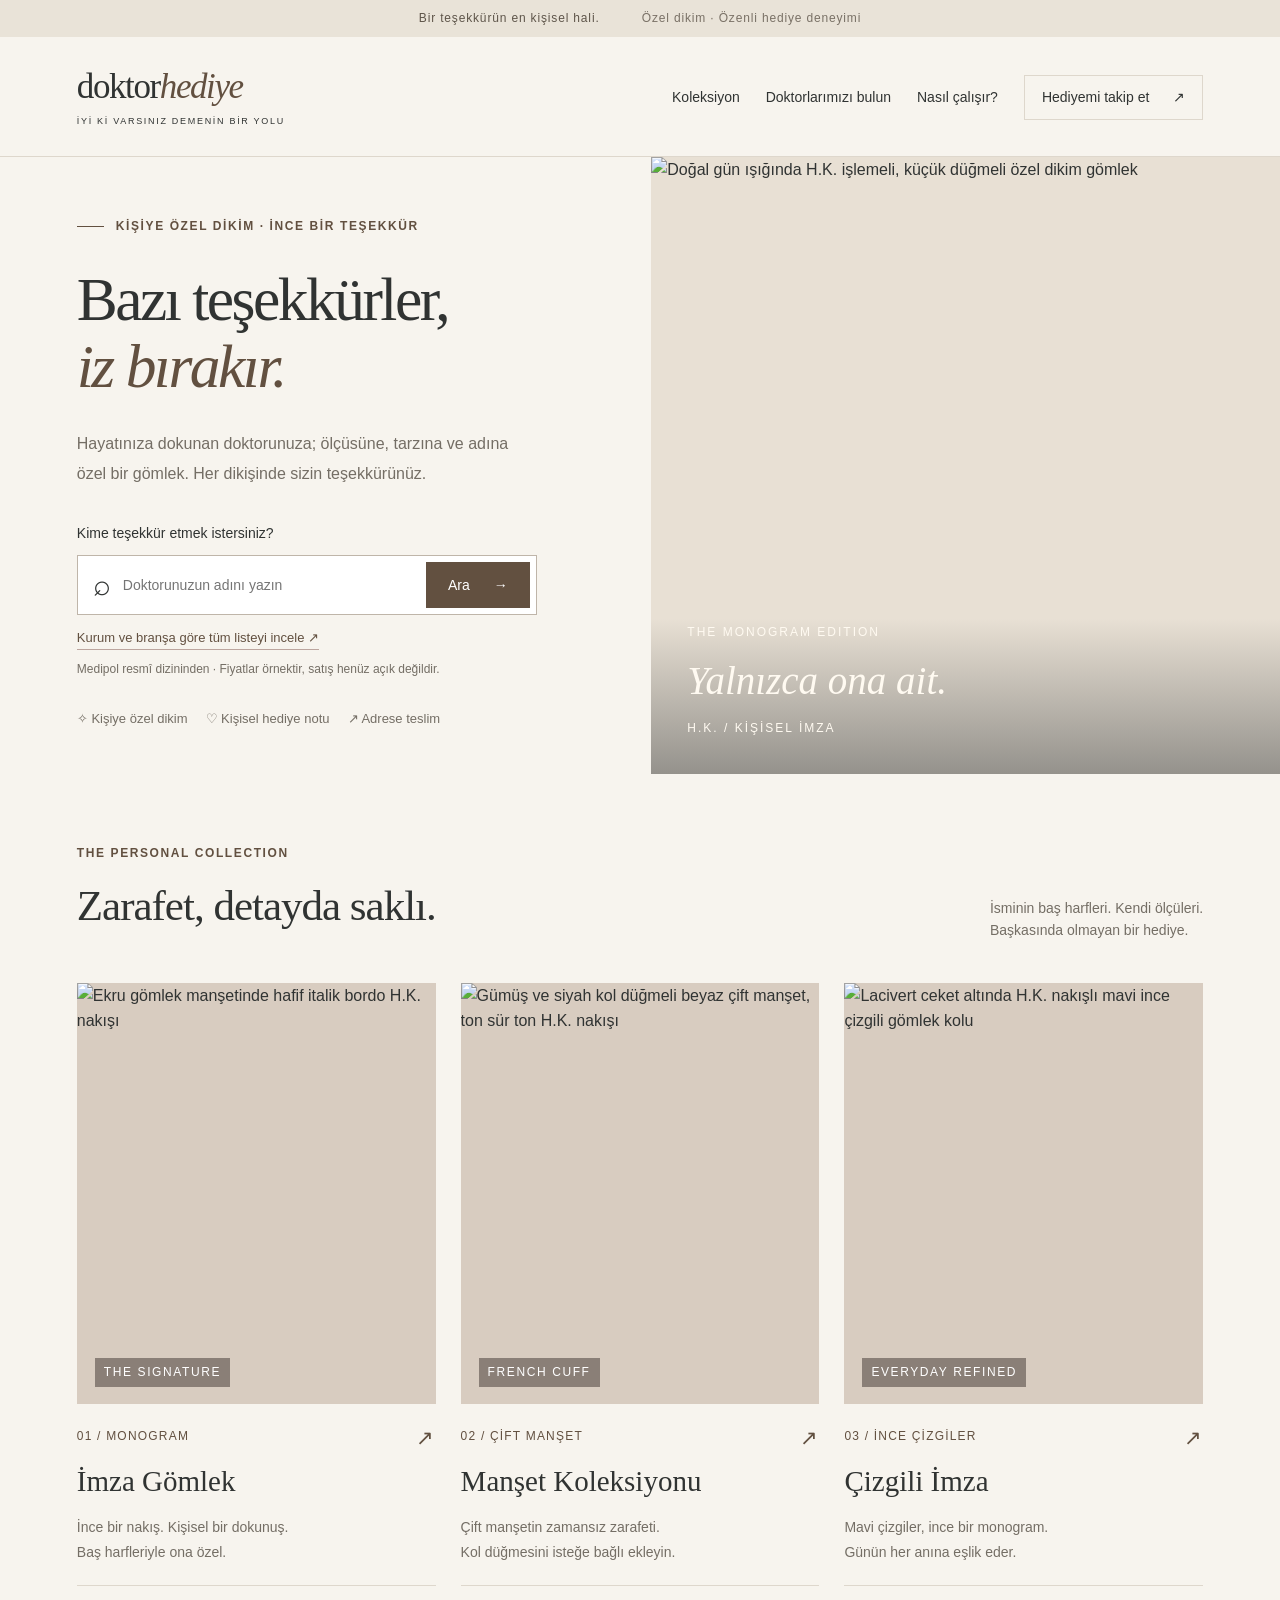
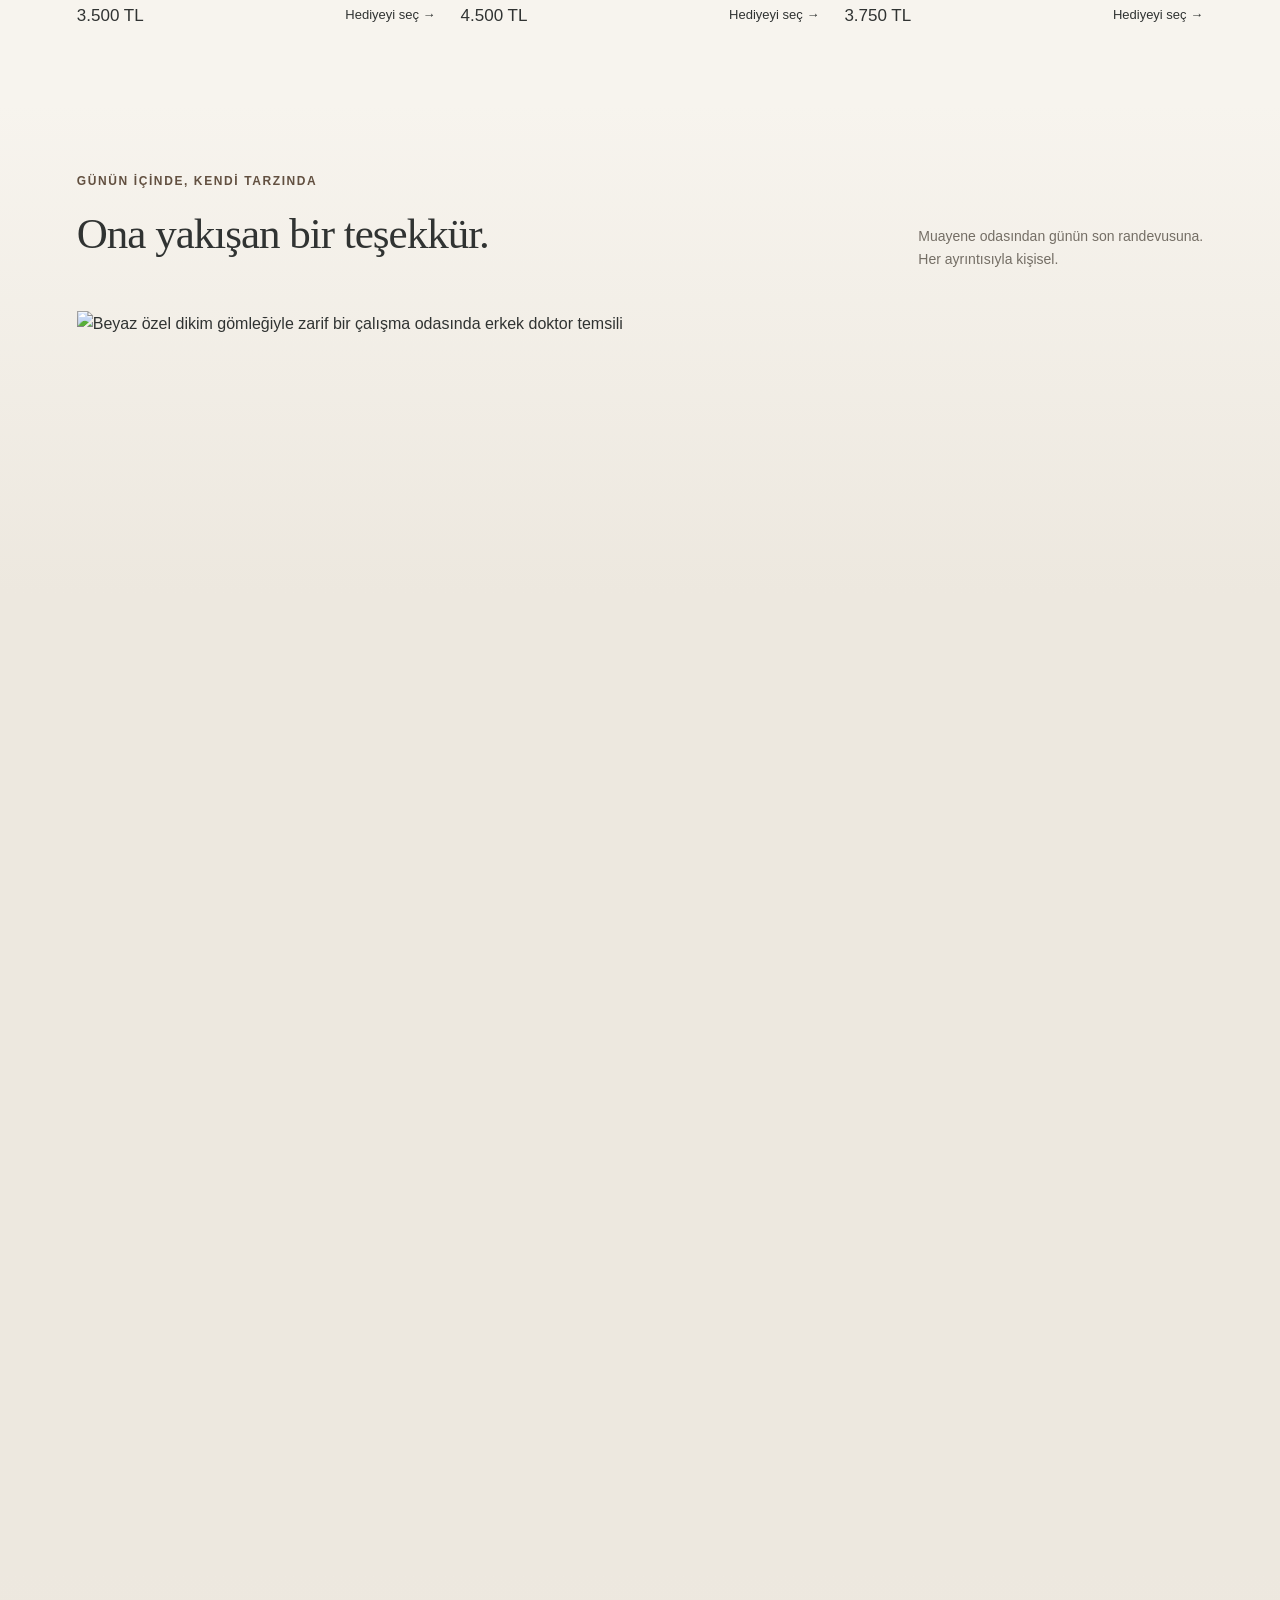
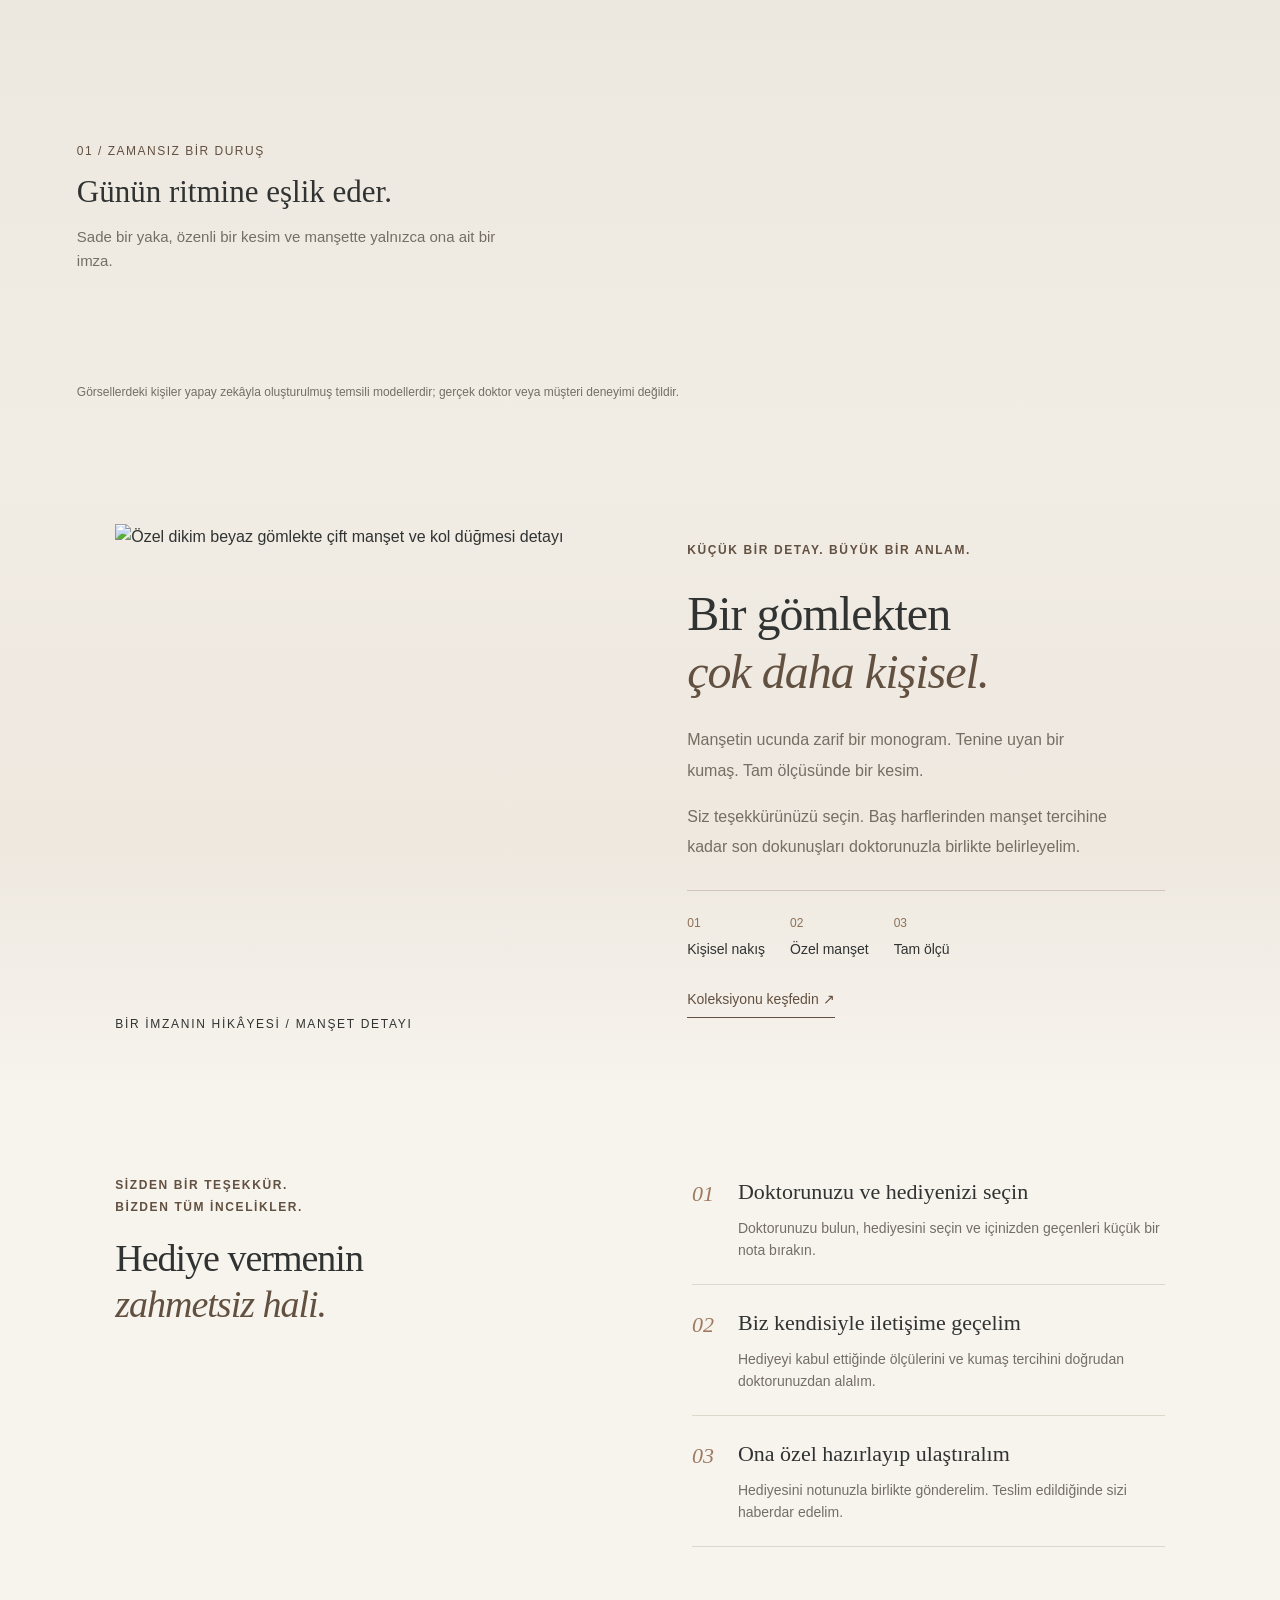
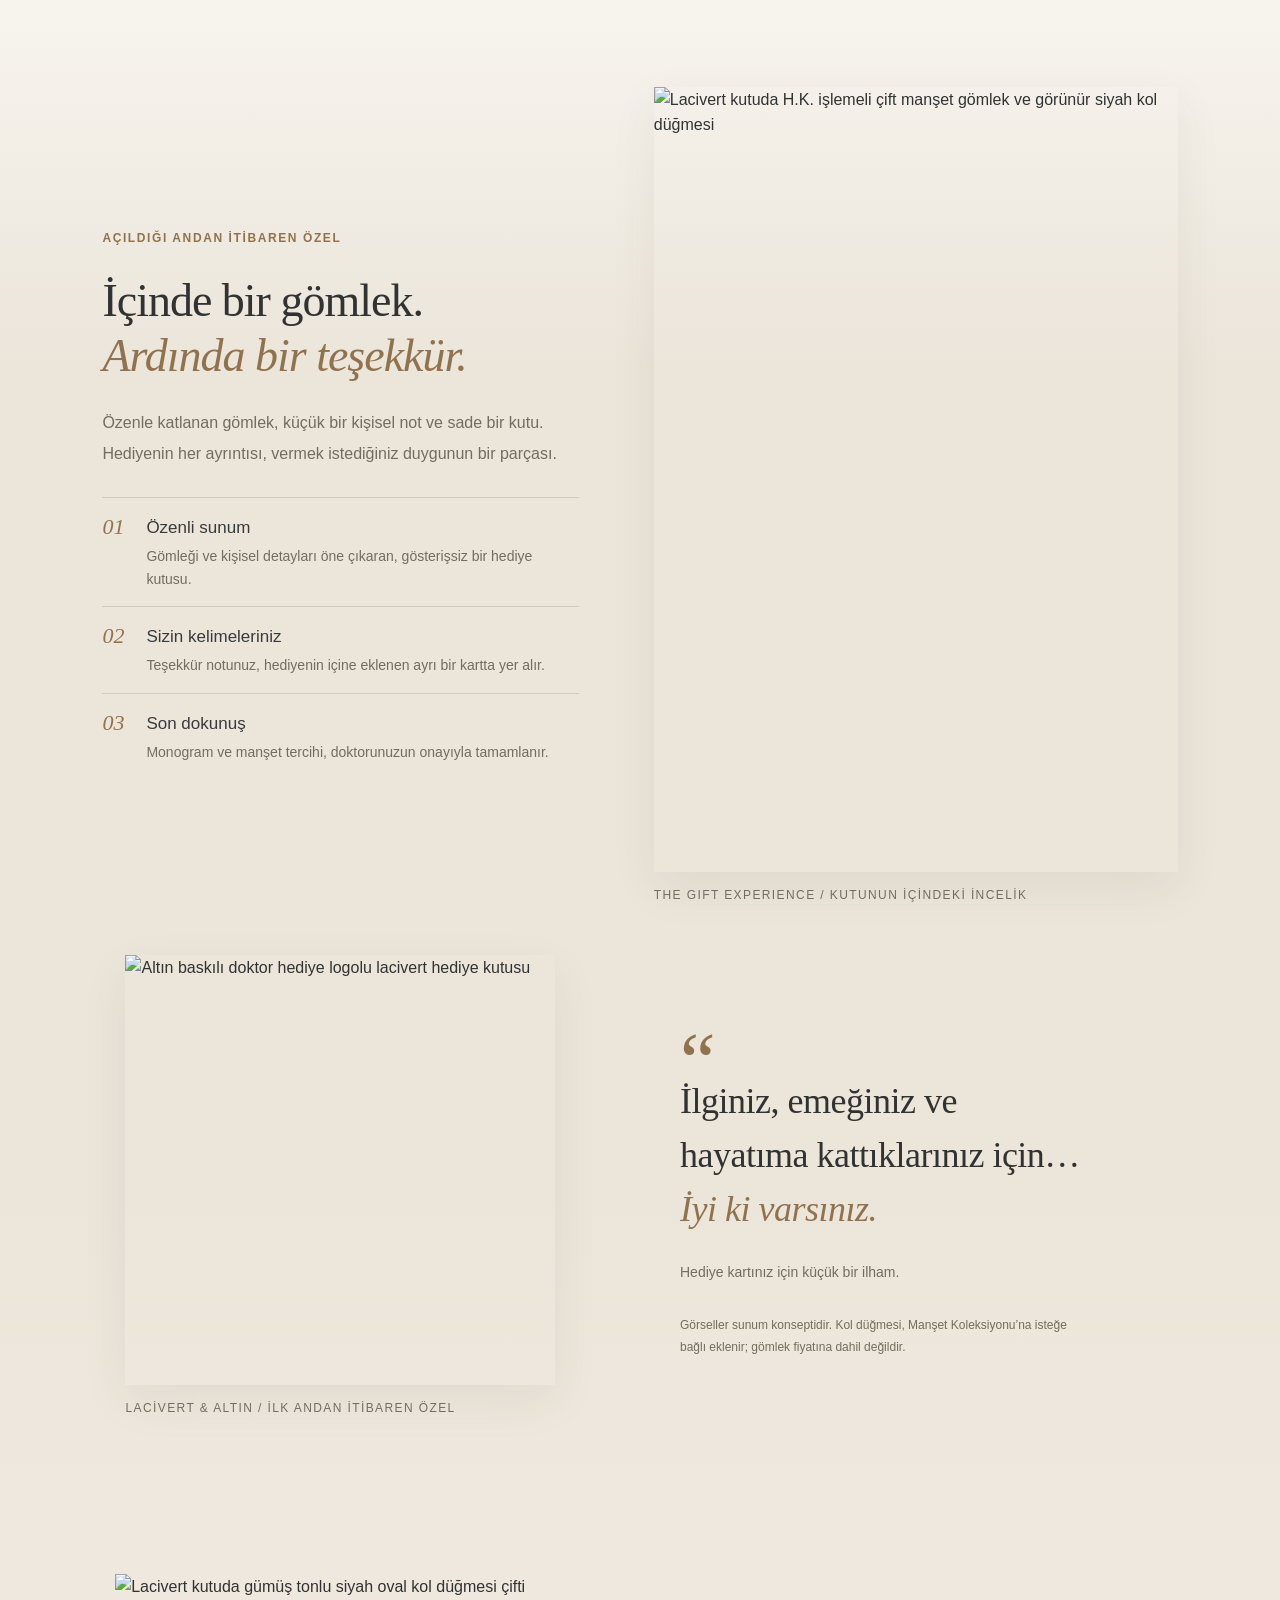
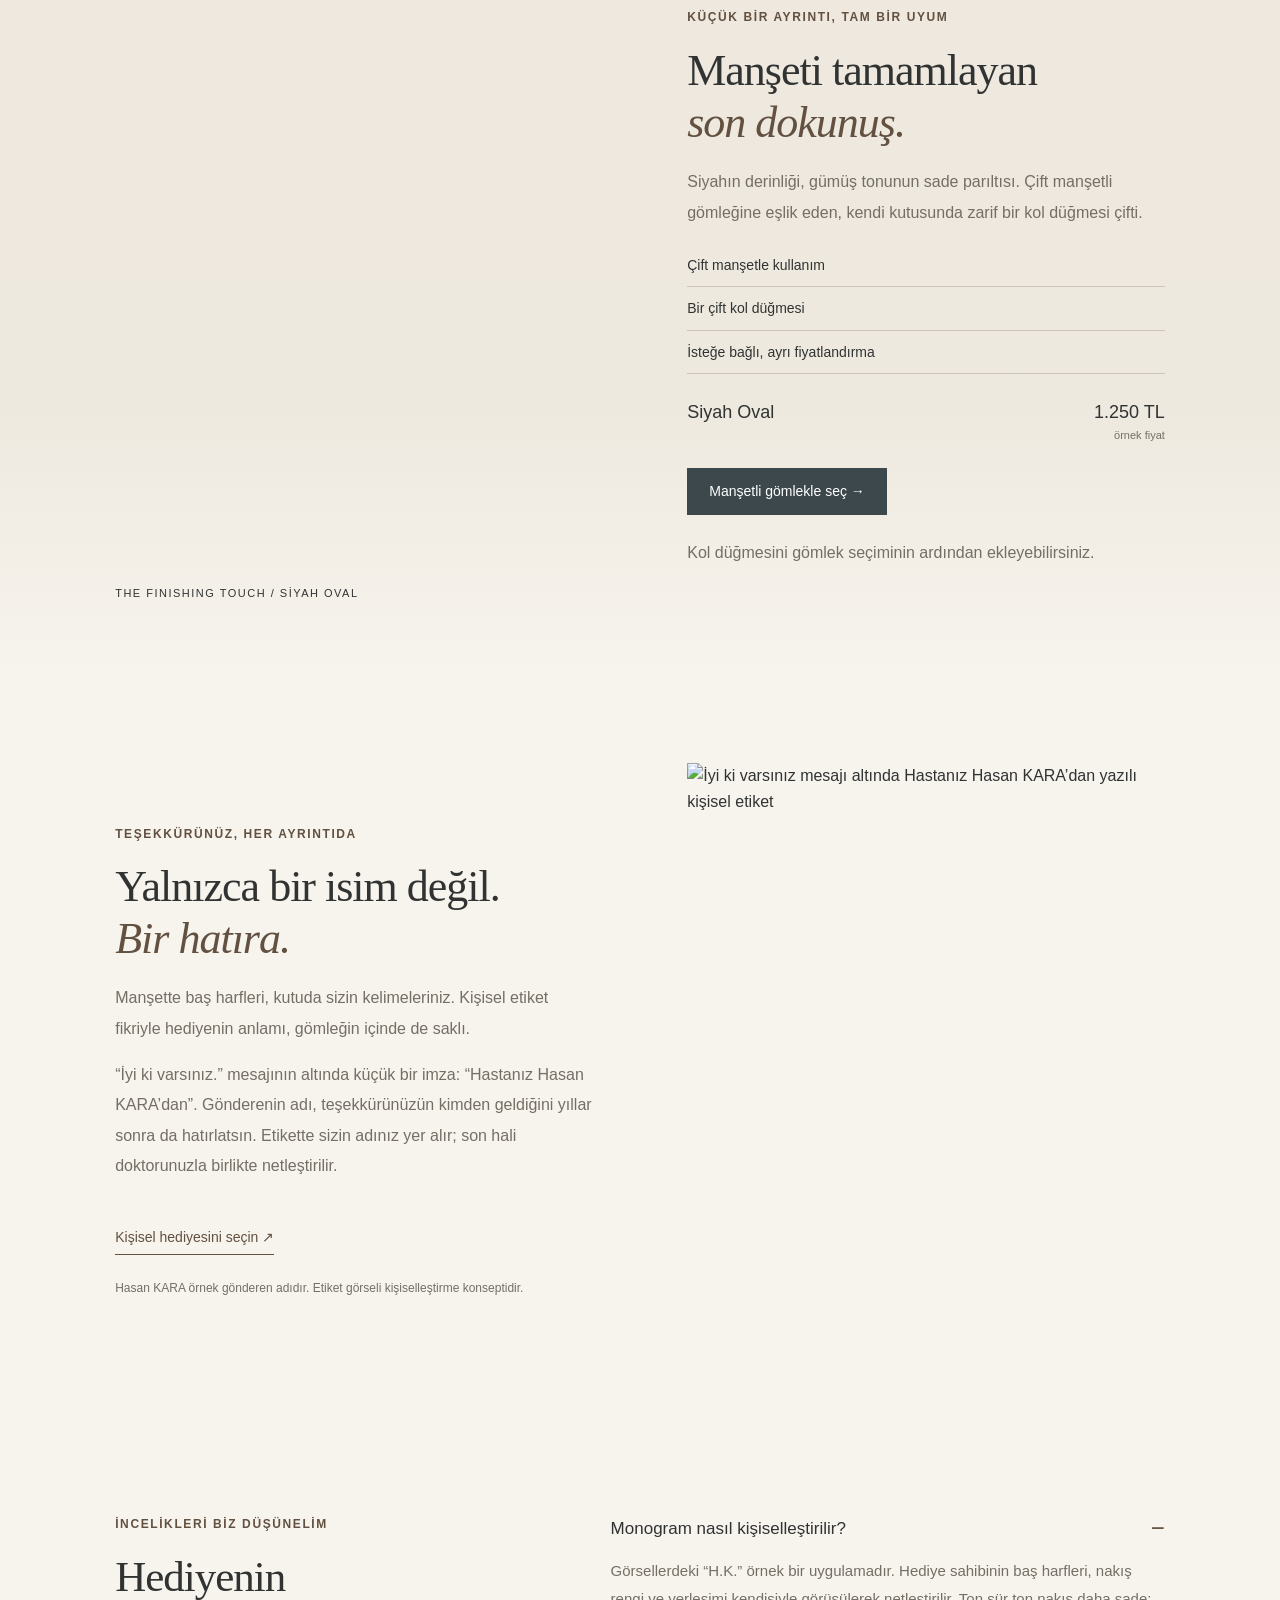
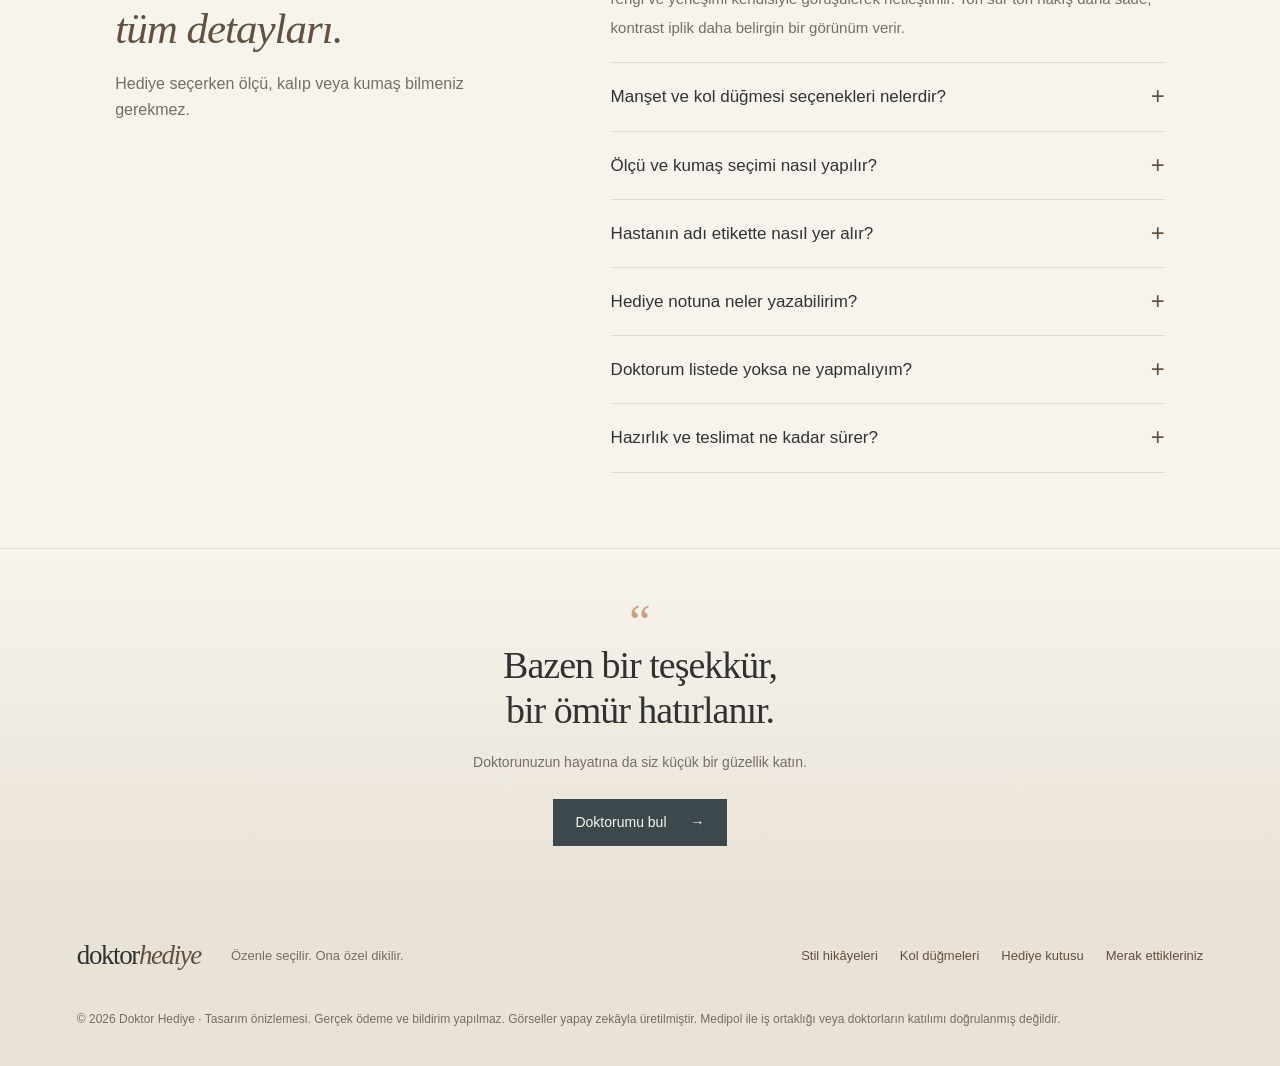
==== index.html @ 9477b6f1 "Site giriş dosyalarını ve doktor dizinini yayımla" ====
<!doctype html><html lang="tr"><head><meta charset="UTF-8"><meta name="viewport" content="width=device-width,initial-scale=1"><title>Doktor Hediye — Özenle seçilir. Ona özel dikilir.</title><meta name="description" content="Doktorunuza kişiye özel dikim bir teşekkür. Doktorunuzu seçin, hediyenizi belirleyin, kişisel notunuzu ekleyin."><link rel="icon" href="data:image/svg+xml,%3Csvg xmlns='http://www.w3.org/2000/svg' viewBox='0 0 64 64'%3E%3Crect width='64' height='64' rx='16' fill='%23532432'/%3E%3Ctext x='12' y='43' font-family='Georgia' font-size='36' fill='%23faf6ef'%3Edh%3C/text%3E%3C/svg%3E"><link rel="stylesheet" href="style.css?v=natural-3"></head><body>
<div class="topline">Bir teşekkürün en kişisel hali. <span>Özel dikim · Özenli hediye deneyimi</span></div>
<header><a class="brand" href="#" aria-label="Doktor Hediye ana sayfa">doktor<span>hediye</span><small>İYİ Kİ VARSINIZ DEMENİN BİR YOLU</small></a><nav aria-label="Ana menü"><a href="#koleksiyon">Koleksiyon</a><a href="doktorlar.html">Doktorlarımızı bulun</a><a href="#nasil">Nasıl çalışır?</a><button class="navbutton" id="track">Hediyemi takip et <span>↗</span></button></nav></header>
<main><section class="hero"><div class="hero-copy"><div class="eyebrow"><span class="line"></span> KİŞİYE ÖZEL DİKİM · İNCE BİR TEŞEKKÜR</div><h1>Bazı teşekkürler,<br><em>iz bırakır.</em></h1><p>Hayatınıza dokunan doktorunuza; ölçüsüne, tarzına ve adına özel bir gömlek. Her dikişinde sizin teşekkürünüz.</p><div class="finder"><label for="doctor">Kime teşekkür etmek istersiniz?</label><div class="searchbox"><span aria-hidden="true">⌕</span><input id="doctor" autocomplete="off" placeholder="Doktorunuzun adını yazın" aria-controls="results" aria-expanded="false"><button id="search" aria-label="Doktor ara">Ara <span>→</span></button></div><div id="results" class="results" hidden></div><div id="selected" class="selected" aria-live="polite"></div><a class="directory-shortcut" href="doktorlar.html">Kurum ve branşa göre tüm listeyi incele ↗</a><small>Medipol resmî dizininden · Fiyatlar örnektir, satış henüz açık değildir.</small></div><div class="hero-details"><span>✧ Kişiye özel dikim</span><span>♡ Kişisel hediye notu</span><span>↗ Adrese teslim</span></div></div><div class="hero-image"><img class="hero-photo" src="assets/signature-natural.png" alt="Doğal gün ışığında H.K. işlemeli, küçük düğmeli özel dikim gömlek" width="1536" height="1024" fetchpriority="high"><div class="image-caption"><span>THE MONOGRAM EDITION</span><strong>Yalnızca ona ait.</strong><span>H.K. / KİŞİSEL İMZA</span></div></div></section>
<section id="koleksiyon" class="collection"><div class="section-top"><div><div class="eyebrow">THE PERSONAL COLLECTION</div><h2>Zarafet, detayda saklı.</h2></div><p>İsminin baş harfleri. Kendi ölçüleri.<br>Başkasında olmayan bir hediye.</p></div><div class="products"><button class="product" data-product="0"><div class="product-photo"><img src="assets/signature-natural.png" alt="Ekru gömlek manşetinde hafif italik bordo H.K. nakışı" loading="lazy" width="1536" height="1024"><span class="product-tag">THE SIGNATURE</span></div><div class="product-info"><div class="product-top"><span>01 / MONOGRAM</span><span>↗</span></div><h3>İmza Gömlek</h3><p>İnce bir nakış. Kişisel bir dokunuş.<br>Baş harfleriyle ona özel.</p><div class="product-bottom"><strong>3.500 TL</strong><span>Hediyeyi seç →</span></div></div></button><button class="product" data-product="1"><div class="product-photo"><img src="assets/french-cuff.png" alt="Gümüş ve siyah kol düğmeli beyaz çift manşet, ton sür ton H.K. nakışı" loading="lazy" width="1122" height="1402"><span class="product-tag">FRENCH CUFF</span></div><div class="product-info"><div class="product-top"><span>02 / ÇİFT MANŞET</span><span>↗</span></div><h3>Manşet Koleksiyonu</h3><p>Çift manşetin zamansız zarafeti.<br>Kol düğmesini isteğe bağlı ekleyin.</p><div class="product-bottom"><strong>4.500 TL</strong><span>Hediyeyi seç →</span></div></div></button><button class="product" data-product="2"><div class="product-photo"><img src="assets/blue-stripe.png" alt="Lacivert ceket altında H.K. nakışlı mavi ince çizgili gömlek kolu" loading="lazy" width="1122" height="1402"><span class="product-tag">EVERYDAY REFINED</span></div><div class="product-info"><div class="product-top"><span>03 / İNCE ÇİZGİLER</span><span>↗</span></div><h3>Çizgili İmza</h3><p>Mavi çizgiler, ince bir monogram.<br>Günün her anına eşlik eder.</p><div class="product-bottom"><strong>3.750 TL</strong><span>Hediyeyi seç →</span></div></div></button></div></section>
<section class="wear-editorial" id="stil"><div class="section-top"><div><div class="eyebrow">GÜNÜN İÇİNDE, KENDİ TARZINDA</div><h2>Ona yakışan bir teşekkür.</h2></div><p>Muayene odasından günün son randevusuna.<br>Her ayrıntısıyla kişisel.</p></div><div class="wear-grid"><figure class="wear-card"><img src="assets/doctor-man.png" alt="Beyaz özel dikim gömleğiyle zarif bir çalışma odasında erkek doktor temsili" width="1122" height="1402" loading="lazy"><figcaption><span>01 / ZAMANSIZ BİR DURUŞ</span><h3>Günün ritmine eşlik eder.</h3><p>Sade bir yaka, özenli bir kesim ve manşette yalnızca ona ait bir imza.</p></figcaption></figure><figure class="wear-card"><img src="assets/blue-stripe.png" alt="Lacivert ceket altında H.K. işlemeli çizgili gömleğin giyilmiş manşet detayı" width="1122" height="1402" loading="lazy"><figcaption><span>02 / CEKETİN ALTINDAKİ İMZA</span><h3>Bir bakışta fark edilen incelik.</h3><p>Ceket kolundan görünen küçük bir monogram. Günün her anına eşlik eden, kişisel bir detay.</p></figcaption></figure></div><p class="editorial-note">Görsellerdeki kişiler yapay zekâyla oluşturulmuş temsili modellerdir; gerçek doktor veya müşteri deneyimi değildir.</p></section><section class="atelier"><div class="atelier-film"><img src="assets/french-cuff.png" alt="Özel dikim beyaz gömlekte çift manşet ve kol düğmesi detayı" width="1122" height="1402" loading="lazy"><span class="film-caption">BİR İMZANIN HİKÂYESİ / MANŞET DETAYI</span></div><div class="atelier-copy"><div class="eyebrow">KÜÇÜK BİR DETAY. BÜYÜK BİR ANLAM.</div><h2>Bir gömlekten<br><em>çok daha kişisel.</em></h2><p>Manşetin ucunda zarif bir monogram. Tenine uyan bir kumaş. Tam ölçüsünde bir kesim.</p><p>Siz teşekkürünüzü seçin. Baş harflerinden manşet tercihine kadar son dokunuşları doktorunuzla birlikte belirleyelim.</p><div class="atelier-facts"><span>01 <b>Kişisel nakış</b></span><span>02 <b>Özel manşet</b></span><span>03 <b>Tam ölçü</b></span></div><a href="#koleksiyon" class="text-link">Koleksiyonu keşfedin ↗</a></div></section><section id="nasil" class="how"><div class="how-title"><div class="eyebrow">SİZDEN BİR TEŞEKKÜR.<br>BİZDEN TÜM İNCELİKLER.</div><h2>Hediye vermenin<br><em>zahmetsiz hali.</em></h2></div><div class="steps"><article><span>01</span><div><h3>Doktorunuzu ve hediyenizi seçin</h3><p>Doktorunuzu bulun, hediyesini seçin ve içinizden geçenleri küçük bir nota bırakın.</p></div></article><article><span>02</span><div><h3>Biz kendisiyle iletişime geçelim</h3><p>Hediyeyi kabul ettiğinde ölçülerini ve kumaş tercihini doğrudan doktorunuzdan alalım.</p></div></article><article><span>03</span><div><h3>Ona özel hazırlayıp ulaştıralım</h3><p>Hediyesini notunuzla birlikte gönderelim. Teslim edildiğinde sizi haberdar edelim.</p></div></article></div></section>
<section class="gift-editorial" id="hediye-kutusu"><div class="gift-story"><div class="eyebrow">AÇILDIĞI ANDAN İTİBAREN ÖZEL</div><h2>İçinde bir gömlek.<br><em>Ardında bir teşekkür.</em></h2><p>Özenle katlanan gömlek, küçük bir kişisel not ve sade bir kutu. Hediyenin her ayrıntısı, vermek istediğiniz duygunun bir parçası.</p><div class="gift-points"><div><span>01</span><p><strong>Özenli sunum</strong>Gömleği ve kişisel detayları öne çıkaran, gösterişsiz bir hediye kutusu.</p></div><div><span>02</span><p><strong>Sizin kelimeleriniz</strong>Teşekkür notunuz, hediyenin içine eklenen ayrı bir kartta yer alır.</p></div><div><span>03</span><p><strong>Son dokunuş</strong>Monogram ve manşet tercihi, doktorunuzun onayıyla tamamlanır.</p></div></div></div><figure class="open-gift"><img src="assets/gift-navy-cuff.png" alt="Lacivert kutuda H.K. işlemeli çift manşet gömlek ve görünür siyah kol düğmesi" loading="lazy" width="1024" height="1536"><figcaption>THE GIFT EXPERIENCE / KUTUNUN İÇİNDEKİ İNCELİK</figcaption></figure><figure class="closed-gift"><img src="assets/gift-navy-lid.png" alt="Altın baskılı doktor hediye logolu lacivert hediye kutusu" loading="lazy" width="1122" height="1402"><figcaption>LACİVERT & ALTIN / İLK ANDAN İTİBAREN ÖZEL</figcaption></figure><div class="gift-quote"><span>“</span><blockquote>İlginiz, emeğiniz ve<br>hayatıma kattıklarınız için…<br><em>İyi ki varsınız.</em></blockquote><p>Hediye kartınız için küçük bir ilham.</p><small>Görseller sunum konseptidir. Kol düğmesi, Manşet Koleksiyonu’na isteğe bağlı eklenir; gömlek fiyatına dahil değildir.</small></div></section><section class="accessory-editorial" id="kol-dugmesi"><figure><img src="assets/cufflinks.png" alt="Lacivert kutuda gümüş tonlu siyah oval kol düğmesi çifti" width="1122" height="1402" loading="lazy"><figcaption>THE FINISHING TOUCH / SİYAH OVAL</figcaption></figure><div><div class="eyebrow">KÜÇÜK BİR AYRINTI, TAM BİR UYUM</div><h2>Manşeti tamamlayan<br><em>son dokunuş.</em></h2><p>Siyahın derinliği, gümüş tonunun sade parıltısı. Çift manşetli gömleğine eşlik eden, kendi kutusunda zarif bir kol düğmesi çifti.</p><ul class="accessory-facts"><li>Çift manşetle kullanım</li><li>Bir çift kol düğmesi</li><li>İsteğe bağlı, ayrı fiyatlandırma</li></ul><div class="accessory-price">Siyah Oval <strong>1.250 TL <small>örnek fiyat</small></strong></div><button class="primary" data-product="1">Manşetli gömlekle seç →</button><p class="editorial-note">Kol düğmesini gömlek seçiminin ardından ekleyebilirsiniz.</p></div></section><section class="label-editorial"><div><div class="eyebrow">TEŞEKKÜRÜNÜZ, HER AYRINTIDA</div><h2>Yalnızca bir isim değil.<br><em>Bir hatıra.</em></h2><p>Manşette baş harfleri, kutuda sizin kelimeleriniz. Kişisel etiket fikriyle hediyenin anlamı, gömleğin içinde de saklı.</p><p>“İyi ki varsınız.” mesajının altında küçük bir imza: “Hastanız Hasan KARA’dan”. Gönderenin adı, teşekkürünüzün kimden geldiğini yıllar sonra da hatırlatsın. Etikette sizin adınız yer alır; son hali doktorunuzla birlikte netleştirilir.</p><a href="#koleksiyon" class="text-link">Kişisel hediyesini seçin ↗</a><small>Hasan KARA örnek gönderen adıdır. Etiket görseli kişiselleştirme konseptidir.</small></div><figure><img src="assets/personal-label-sender.png" alt="İyi ki varsınız mesajı altında Hastanız Hasan KARA’dan yazılı kişisel etiket" width="1122" height="1402" loading="lazy"></figure></section><section class="detail-guide" id="detaylar"><div class="detail-heading"><div class="eyebrow">İNCELİKLERİ BİZ DÜŞÜNELİM</div><h2>Hediyenin<br><em>tüm detayları.</em></h2><p>Hediye seçerken ölçü, kalıp veya kumaş bilmeniz gerekmez.</p></div><div class="detail-accordions"><details open><summary>Monogram nasıl kişiselleştirilir?</summary><p>Görsellerdeki “H.K.” örnek bir uygulamadır. Hediye sahibinin baş harfleri, nakış rengi ve yerleşimi kendisiyle görüşülerek netleştirilir. Ton sür ton nakış daha sade; kontrast iplik daha belirgin bir görünüm verir.</p></details><details><summary>Manşet ve kol düğmesi seçenekleri nelerdir?</summary><p>İmza Gömlek düğmeli klasik manşetlidir. Manşet Koleksiyonu ise kol düğmesiyle kullanılan çift manşete sahiptir. Bu modeli seçtiğinizde Siyah Oval kol düğmesini bir çift olarak ekleyebilirsiniz. Ek ürün varsayılan olarak seçili değildir; seçildiğinde örnek 1.250 TL bedeli toplamda ayrı gösterilir. Kendi kol düğmesi kullanılacaksa eklemeden devam edilebilir.</p></details><details><summary>Ölçü ve kumaş seçimi nasıl yapılır?</summary><p>Doktorunuz hediyeyi kabul ettikten sonra ölçü alma adımları paylaşılır. Kumaş, yaka ve kesim tercihleri doğrudan kendisiyle belirlenir. Böylece hediyeyi alan kişinin doktorun bedenini veya adresini bilmesi gerekmez.</p></details><details><summary>Hastanın adı etikette nasıl yer alır?</summary><p>Teşekkür mesajının altına küçük ve zarif bir satırla gönderenin adı eklenebilir. Örneğin: “İyi ki varsınız.” altında “Hastanız Hasan KARA’dan”. Böylece hediye, kimden geldiğini hatırlatan kişisel bir hatıraya dönüşür. Görseldeki ad örnektir; sizin adınız ve etiket metni hazırlık aşamasında doğrulanır.</p></details><details><summary>Hediye notuna neler yazabilirim?</summary><p>İçinizden gelen birkaç cümle yeterli. Adınız ve teşekkür mesajınız hediyeye eşlik eder. Notunuzu hediye seçiminin ardından ekleyebilirsiniz; özel sağlık bilgilerini yazmanız gerekmez.</p></details><details><summary>Doktorum listede yoksa ne yapmalıyım?</summary><p>İlk dizin Medipol kaynaklarıyla sınırlı. İsim görünmüyorsa benzer isimli başka bir doktoru seçmeyin. Gerçek satış öncesinde yeni doktor ekleme ve kurum doğrulama süreci açılacaktır.</p></details><details><summary>Hazırlık ve teslimat ne kadar sürer?</summary><p>Özel dikim, doktorunuzun ölçü ve tercihleri netleştikten sonra başlar. Hazırlık ve teslimat süresi, satışa açılacak ürün için ayrıca belirtilecektir. Bu önizlemede sipariş, ödeme veya kargo işlemi yapılmaz.</p></details></div></section><section class="closing"><span>“</span><h2>Bazen bir teşekkür,<br>bir ömür hatırlanır.</h2><p>Doktorunuzun hayatına da siz küçük bir güzellik katın.</p><a class="primary" href="#doctor">Doktorumu bul <span>→</span></a></section></main>
<footer><a class="brand" href="#">doktor<span>hediye</span></a><p>Özenle seçilir. Ona özel dikilir.</p><div class="footer-links"><a href="#stil">Stil hikâyeleri</a><a href="#kol-dugmesi">Kol düğmeleri</a><a href="#hediye-kutusu">Hediye kutusu</a><a href="#detaylar">Merak ettikleriniz</a></div><small>© 2026 Doktor Hediye · Tasarım önizlemesi. Gerçek ödeme ve bildirim yapılmaz. Görseller yapay zekâyla üretilmiştir. Medipol ile iş ortaklığı veya doktorların katılımı doğrulanmış değildir.</small></footer>
<dialog id="flow"><button class="close" aria-label="Kapat">×</button><div id="flowbody"></div></dialog><script src="app.js?v=natural-3"></script></body></html>
---- style.css ----
:root{--paper:#faf8f3;--ink:#302927;--wine:#592b39;--muted:#736c65;--border:#ddd7ce}*{box-sizing:border-box}html{scroll-behavior:smooth;scroll-padding-top:30px}body{margin:0;background:var(--paper);color:var(--ink);font-family:Arial,Helvetica,sans-serif;font-size:16px;line-height:1.6}button,input,textarea{font:inherit}button,a,input,textarea{-webkit-tap-highlight-color:transparent}button,a{touch-action:manipulation}button{cursor:pointer}a{color:inherit;text-decoration:none}button:focus-visible,a:focus-visible,input:focus-visible,textarea:focus-visible{outline:3px solid #ac7f46;outline-offset:4px}.topline{background:var(--wine);color:#fff6ed;font-size:12px;letter-spacing:.07em;text-align:center;padding:9px 24px}.topline span{margin-left:38px;opacity:.8}header{max-width:1440px;margin:auto;display:flex;justify-content:space-between;align-items:center;padding:29px 6% 27px;border-bottom:1px solid var(--border)}.brand{font-family:Georgia,serif;font-size:32px;letter-spacing:-1.4px;line-height:1}.brand span{color:var(--wine);font-style:italic}.brand sup{font:9px Arial;vertical-align:top;margin-left:4px}.brand small{font:8px Arial;display:block;letter-spacing:2.05px;margin-top:12px}nav{display:flex;align-items:center;gap:34px;font-size:14px}.navbutton{border:1px solid var(--border);background:transparent;padding:10px 17px;color:var(--ink)}.navbutton span{margin-left:20px}.hero{display:grid;grid-template-columns:1.12fr 1fr;max-width:1440px;margin:auto;padding:48px 6% 60px;gap:7%}.hero-copy{padding:36px 0 20px}.eyebrow{font-size:11px;letter-spacing:1.7px;font-weight:600;color:var(--wine);display:flex;align-items:center;gap:12px}.line{width:27px;height:1px;background:var(--wine)}h1,h2,h3{font-family:Georgia,'Times New Roman',serif;font-weight:400}h1{font-size:clamp(38px,4.1vw,64px);line-height:1.16;letter-spacing:-2.3px;margin:26px 0 24px}em{color:var(--wine);font-weight:400} .hero-copy>p{font-size:16px;line-height:1.9;max-width:460px;color:var(--muted)}.finder{margin-top:32px;position:relative}.finder label{display:block;font-size:14px;margin-bottom:10px}.searchbox{border:1px solid #bfb5a9;display:flex;background:white;padding:6px;align-items:center;gap:8px}.searchbox>span{font-size:30px;margin:0 4px 0 9px;line-height:1}.searchbox input{min-width:0;flex:1;border:0;padding:10px 0;background:transparent;font-size:14px}.searchbox button,.primary{background:var(--wine);border:0;color:white;padding:12px 22px;display:inline-flex;gap:24px;justify-content:space-between;align-items:center;font-size:14px}.finder small{display:block;font-size:12px;margin-top:10px;color:var(--muted)}.hero-details{display:flex;gap:21px;font-size:12px;margin-top:30px;color:var(--muted)}.hero-image{min-height:510px;position:relative;overflow:hidden;background:#b7a188}.hero-image img,.image-placeholder{position:absolute;inset:0;width:100%;height:100%;object-fit:cover}.image-placeholder{background:linear-gradient(130deg,#beae98,#786451)}.hero-image:after{content:'';position:absolute;inset:40% 0 0;background:linear-gradient(transparent,#1c1715b0)}.image-caption{position:absolute;z-index:1;bottom:30px;left:32px;color:white;display:grid;gap:12px}.image-caption span{font-size:10px;letter-spacing:1.5px}.image-caption strong{font:30px/1.18 Georgia}.seal{position:absolute;z-index:1;right:20px;top:22px;border:1px solid #f6eee0a0;border-radius:50%;width:100px;height:100px;text-align:center;padding:16px 0;font-size:8px;letter-spacing:2px;color:#fff7e9;background:#442c1c28}.seal i{font:italic 19px Georgia;letter-spacing:0}.collection{padding:55px 6% 68px;background:#f0ede6}.section-top{display:flex;justify-content:space-between;align-items:end;max-width:1268px;margin:auto auto 30px}h2{font-size:38px;letter-spacing:-1px;line-height:1.2;margin:17px 0}.section-top p{font-size:14px;color:var(--muted);margin:0 0 7px}.products{display:grid;grid-template-columns:repeat(3,1fr);gap:20px;max-width:1268px;margin:auto}.product{text-align:left;background:var(--paper);border:1px solid var(--border);padding:25px 27px;color:inherit;transition:transform .2s,border-color .2s}.product:hover{transform:translateY(-4px);border-color:var(--wine)}.product-top,.product-bottom{display:flex;justify-content:space-between;gap:10px}.product-top{font-size:10px;letter-spacing:1.2px;color:var(--wine)}.product-top span:last-child{font-size:21px;line-height:1}.product h3{font-size:27px;margin:28px 0 12px}.product p{font-size:14px;color:var(--muted);line-height:1.8}.product-bottom{border-top:1px solid var(--border);padding-top:20px;margin-top:28px;align-items:center;font-size:13px}.product-bottom strong{font-weight:500;font-size:17px}.how{max-width:1440px;padding:78px 9%;display:grid;grid-template-columns:1fr 1.1fr;gap:14%;margin:auto}.how-title .eyebrow{line-height:1.9}.steps article{display:flex;gap:24px;padding:0 0 22px;margin-bottom:20px;border-bottom:1px solid var(--border)}.steps article:last-child{margin-bottom:0}.steps article>span{font:italic 22px Georgia;color:#9e7960;padding-top:7px}.steps h3{font-size:22px;margin:0 0 8px}.steps p{font-size:14px;color:var(--muted);margin:0}.closing{text-align:center;background:var(--wine);color:var(--paper);padding:42px 20px 52px}.closing>span{font:48px Georgia;color:#c99f80;display:block;height:32px}.closing h2{font-size:38px}.closing p{font-size:14px;color:#e1cfd1}.closing .primary{margin-top:12px;background:var(--paper);color:var(--wine)}footer{padding:35px 6%;display:flex;align-items:center;gap:30px;flex-wrap:wrap}footer .brand{font-size:27px}footer p{font-size:13px;color:var(--muted)}footer small{flex-basis:100%;font-size:12px;color:var(--muted)}.results{position:absolute;z-index:3;top:97px;background:white;border:1px solid var(--border);width:100%;box-shadow:0 14px 30px #30292714;max-height:285px;overflow:auto}.results button{width:100%;display:block;text-align:left;border:0;border-bottom:1px solid var(--border);padding:14px 17px;background:white;color:var(--ink);font-size:14px}.results button:hover{background:#f0ede6}.results span{display:block;font-size:12px;color:var(--muted)}.results p{padding:12px 17px;font-size:14px}.selected{color:var(--wine);font-size:14px;margin-top:8px}.selected:empty{display:none}dialog{width:min(620px,calc(100% - 28px));border:1px solid var(--border);background:var(--paper);color:var(--ink);padding:38px;max-height:90vh;overflow:auto}dialog::backdrop{background:#22191b88;backdrop-filter:blur(4px)}.close{position:absolute;right:13px;top:8px;background:none;border:0;font-size:28px;color:var(--ink)}dialog h2{font-size:31px;margin-top:16px}dialog p{font-size:14px;color:var(--muted)}dialog label{display:block;font-size:14px;margin:15px 0 6px}dialog input,dialog textarea{width:100%;padding:11px 13px;border:1px solid #c8bfb4;background:white;border-radius:0;color:var(--ink)}dialog textarea{min-height:110px;resize:vertical}.summary{padding:15px 18px;background:#eee8df;margin:20px 0}.summary p{margin:4px 0}.actions{display:flex;gap:14px;justify-content:space-between;align-items:center;margin-top:24px}.secondary{padding:10px 15px;border:1px solid var(--border);background:transparent;color:var(--ink)}.notice{padding:12px 15px;border-left:2px solid #9b7052;background:#efe9df;font-size:13px!important}.timeline{list-style:none;padding:0}.timeline li{padding:13px 0 13px 25px;border-left:1px solid var(--border);font-size:14px;color:var(--muted)}.timeline li:first-child{border-color:var(--wine);color:var(--wine)}.formerror{color:#9b243f!important}body:has(dialog[open]){overflow:hidden}@media(min-width:1550px){.hero{padding-top:58px}.hero-image{min-height:565px}}@media(max-width:1000px){header{padding:25px 5%}nav{gap:18px}.hero{gap:5%;padding:30px 5% 45px}.hero-copy{padding-top:25px}h1{font-size:45px}.hero-details{gap:12px;flex-wrap:wrap}.hero-image{min-height:510px}.product{padding:22px 20px}.product h3{font-size:23px}.product-bottom{flex-wrap:wrap}.how{gap:7%;padding:60px 6%}}@media(max-width:720px){.topline{font-size:11px}.topline span{display:none}header{align-items:center;padding:22px 6%}.brand{font-size:28px}.brand small{font-size:6px;letter-spacing:1.5px}nav>a{display:none}.navbutton{font-size:12px;padding:8px 10px}.navbutton span{margin-left:5px}.hero{grid-template-columns:1fr;padding:12px 6% 35px;gap:30px}.hero-copy{padding:22px 0 0}h1{font-size:46px;letter-spacing:-1.9px}.eyebrow{font-size:10px}.hero-copy>p{font-size:15px}.finder{margin-top:24px}.hero-image{min-height:390px;max-height:470px;aspect-ratio:1.08}.hero-details{gap:15px;font-size:11px;margin-top:23px}.hero-image img{object-position:center 45%}.section-top{align-items:start;gap:16px;flex-direction:column}h2{font-size:32px}.section-top p{font-size:14px}.collection{padding:38px 6%}.products{grid-template-columns:1fr;gap:15px}.product h3{margin-top:15px;font-size:27px}.product p br{display:none}.product-bottom{margin-top:18px}.how{grid-template-columns:1fr;gap:27px;padding:45px 7%}.how-title .eyebrow br{display:none}.how h2 br{display:none}.closing h2{font-size:33px}footer{gap:10px 24px;padding:30px 6%}dialog{padding:30px 23px}.actions{flex-wrap:wrap}.actions .primary{flex:1}.searchbox button{padding:12px 17px}}@media(prefers-reduced-motion:reduce){*{scroll-behavior:auto!important;transition:none!important}}
/* Monogram collection */
:root{--paper:#f8f6f1;--wine:#4c2430;--border:#dfd9cf}header{padding-top:32px;padding-bottom:30px}.brand{font-size:35px}.brand small{font-size:9px;letter-spacing:1.7px}nav{gap:26px}.hero{grid-template-columns:.9fr 1.1fr;gap:5%;padding:0 0 0 6%;max-width:1600px}.hero-copy{padding:60px 0 44px}.hero h1{font-size:clamp(48px,4.8vw,76px);line-height:1.08;letter-spacing:-2.5px;margin:30px 0}.hero-copy>p{max-width:440px;font-size:16px;line-height:1.85}.hero .finder{max-width:460px;margin-top:34px}.hero-image{min-height:595px}.hero-image video{width:100%;height:100%;position:absolute;inset:0;object-fit:cover;object-position:59% center}.image-caption{left:36px;bottom:36px;gap:15px}.image-caption strong{font-size:39px;font-style:italic}.image-caption span{font-size:12px;letter-spacing:2px}.motion-toggle{position:absolute;right:24px;bottom:29px;z-index:2;border:1px solid #fff7;color:white;background:#1f181740;width:45px;height:45px;border-radius:50%;font-size:18px}.hero-details{font-size:12px;gap:18px}.collection{background:var(--paper);padding-top:70px;padding-bottom:75px}.section-top{margin-bottom:34px}.section-top h2{font-size:43px}.products{gap:25px}.product{padding:0;border:0;background:transparent;transition:transform .25s}.product:hover{transform:translateY(-3px)}.product-photo{aspect-ratio:4/4.7;overflow:hidden;position:relative;background:#d8ccc0}.product-photo img{width:100%;height:100%;object-fit:cover;transition:transform .7s}.product:first-child .product-photo img{object-position:61% center}.product:hover img{transform:scale(1.025)}.product-tag{position:absolute;bottom:17px;left:18px;color:white;background:#251c1970;padding:5px 9px;font-size:10px;letter-spacing:1.6px}.product-info{padding:23px 0 0}.product h3{font-size:29px;margin:10px 0}.product p{margin:8px 0;font-size:14px}.product-bottom{margin-top:20px;padding-top:16px}.product-top{font-size:11px}.atelier{background:#eae5dc;display:grid;grid-template-columns:1fr 1fr;gap:9%;padding:64px 9%;align-items:center}.atelier-film{position:relative;max-width:530px}.atelier-film video{width:100%;display:block;aspect-ratio:1;object-fit:cover;background:#2c211b}.film-caption{display:block;letter-spacing:1.7px;font-size:11px;margin-top:14px}.atelier-copy h2{font-size:48px;margin:25px 0}.atelier-copy p{color:var(--muted);font-size:16px;line-height:1.9;max-width:430px}.atelier-facts{display:flex;gap:25px;border-top:1px solid #cfc6b9;padding-top:23px;margin-top:27px;font-size:12px;color:#8d7158}.atelier-facts b{font-weight:400;color:var(--ink);display:block;font-size:14px;margin-top:5px}.text-link{display:inline-block;border-bottom:1px solid var(--wine);padding-bottom:6px;margin-top:28px;color:var(--wine);font-size:14px}.how{padding-top:75px;padding-bottom:65px}.closing{background:#352329;padding:45px 20px 52px}footer small{max-width:1000px;line-height:1.8}.eyebrow{font-size:12px;letter-spacing:1.6px}.brand small{font-size:9px} .product-tag{font-size:12px}.product-top{font-size:12px}.hero-details{font-size:13px}.film-caption{font-size:12px}
@media(max-width:1000px){nav{gap:15px;font-size:13px}.hero-copy{padding:40px 0}.hero h1{font-size:52px}.hero{padding-left:5%;gap:4%}.hero-image{min-height:570px}.atelier{gap:6%;padding:50px 6%}.atelier-copy h2{font-size:39px}.atelier-copy p{font-size:15px}.product h3{font-size:25px}}
@media(max-width:720px){header{padding:25px 6%}.brand{font-size:31px}.brand small{font-size:8px}.hero{display:flex;flex-direction:column;padding:0;gap:0}.hero-copy{padding:36px 6% 33px}.hero h1{font-size:54px;margin:25px 0;line-height:1.06}.hero .eyebrow{font-size:10px;letter-spacing:1.2px}.hero-copy>p{font-size:16px}.hero-image{min-height:400px;max-height:none;aspect-ratio:1.12}.hero-image video{object-position:center}.image-caption strong{font-size:34px}.hero-details{font-size:12px}.collection{padding:44px 6%}.section-top h2{font-size:35px}.products{grid-template-columns:1fr;gap:36px}.product-photo{aspect-ratio:1}.product-info{padding-top:19px}.product h3{font-size:30px}.product p br{display:none}.product-bottom{margin-top:15px}.atelier{grid-template-columns:1fr;padding:36px 6%;gap:35px}.atelier-copy h2{font-size:40px}.atelier-copy p{font-size:16px}.atelier-facts{gap:38px}.atelier-film{max-width:none}.how{padding:45px 6%}.brand small{font-size:8px}.product-top{font-size:12px}.eyebrow{font-size:11px}}

.directory-shortcut{display:inline-block;font-size:13px;color:var(--wine);margin-top:13px;border-bottom:1px solid #bca59e}.finder small{font-size:12px}.results{top:97px}
/* Gift experience & worn collection */
.wear-editorial{padding:68px 6% 58px;background:#eae6de}.wear-grid{display:grid;grid-template-columns:1fr 1fr;gap:38px;max-width:1268px;margin:auto}.wear-card{margin:0}.wear-card img{display:block;width:100%;aspect-ratio:4/4.6;object-fit:cover;object-position:center 35%}.wear-card:nth-child(2){padding-top:64px}.wear-card figcaption{padding:24px 0 8px}.wear-card figcaption>span{font-size:12px;letter-spacing:1.5px;color:var(--wine)}.wear-card h3{font-size:31px;line-height:1.2;margin:10px 0}.wear-card p{font-size:15px;color:var(--muted);max-width:450px}.editorial-note{font-size:12px;color:var(--muted);max-width:1268px;margin:23px auto 0}.gift-editorial{padding:75px 8%;display:grid;grid-template-columns:1fr 1.1fr;gap:50px 7%;background:#33252a;color:#f8f4ed;align-items:center}.gift-editorial .eyebrow{color:#d2b5a0}.gift-editorial h2{font-size:46px;margin:25px 0}.gift-editorial em{color:#d4b59e}.gift-story>p{font-size:16px;line-height:1.9;color:#d5c9ca;max-width:460px}.gift-editorial figure{margin:0}.gift-editorial img{display:block;width:100%;height:100%;object-fit:cover}.open-gift img{aspect-ratio:1.12;object-position:center}.gift-editorial figcaption{font-size:12px;letter-spacing:1.4px;margin-top:14px;color:#cbb8b7}.gift-points{margin-top:28px}.gift-points>div{display:flex;gap:22px;border-top:1px solid #ffffff25;padding-top:16px;margin-top:16px}.gift-points span{font:italic 22px Georgia;color:#c3a58c}.gift-points p{font-size:14px;margin:0;color:#d5c9ca}.gift-points strong{font-weight:400;color:#fff6ec;display:block;margin-bottom:4px;font-size:17px}.closed-gift{max-width:430px;width:100%;margin:auto!important}.closed-gift img{aspect-ratio:4/4.5;object-position:center}.gift-quote{padding:20px 5%}.gift-quote>span{font:80px Georgia;color:#c3a58c;height:58px;display:block}.gift-quote blockquote{margin:0;font:36px/1.5 Georgia;letter-spacing:-.5px}.gift-quote p{font-size:14px;color:#cbb8b7;margin-top:25px}.gift-quote small{font-size:12px;color:#cbb8b7;display:block;max-width:390px;line-height:1.8;margin-top:32px}.detail-guide{padding:75px 9%;display:grid;grid-template-columns:.8fr 1.2fr;gap:12%;max-width:1500px;margin:auto}.detail-heading h2{font-size:43px}.detail-heading>p{font-size:16px;color:var(--muted)}.detail-accordions details{border-bottom:1px solid var(--border);padding:20px 0}.detail-accordions details:first-child{padding-top:0}.detail-accordions summary{cursor:pointer;list-style:none;font-size:17px;display:flex;align-items:start;justify-content:space-between;gap:20px}.detail-accordions summary::-webkit-details-marker{display:none}.detail-accordions summary:after{content:'+';font-size:24px;color:var(--wine);line-height:1.1}.detail-accordions details[open] summary:after{content:'−'}.detail-accordions details p{font-size:15px;color:var(--muted);line-height:1.9;margin-bottom:0}.footer-links{display:flex;gap:22px;font-size:13px;color:var(--wine);margin-left:auto}.footer-links a:hover{text-decoration:underline}.detail-accordions summary:focus-visible{outline:2px solid #ac7f46;outline-offset:5px}
@media(max-width:1000px){.gift-editorial{padding:55px 6%;gap:35px 5%}.gift-editorial h2{font-size:38px}.gift-quote blockquote{font-size:31px}.wear-grid{gap:25px}.wear-card h3{font-size:28px}.detail-guide{gap:7%;padding:60px 6%}}
@media(max-width:720px){.wear-editorial{padding:42px 6%}.wear-grid{grid-template-columns:1fr;gap:30px}.wear-card:nth-child(2){padding-top:0}.wear-card img{aspect-ratio:4/4.6}.wear-card figcaption{padding-top:19px}.wear-card h3{font-size:29px}.wear-card p{font-size:16px}.gift-editorial{padding:42px 6%;grid-template-columns:1fr;gap:35px}.gift-editorial h2{font-size:38px}.gift-story{order:0}.open-gift{order:1}.closed-gift{order:2;max-width:none}.closed-gift img{aspect-ratio:1}.gift-quote{order:3;padding:8px 2%}.gift-quote blockquote{font-size:31px}.detail-guide{padding:45px 6%;grid-template-columns:1fr;gap:24px}.detail-heading h2{font-size:37px}.detail-heading h2 br{display:none}.detail-accordions details p{font-size:16px}.footer-links{margin-left:0;flex-wrap:wrap;gap:12px 22px;flex-basis:100%;margin-top:10px}}
/* Navy gift collection and optional cufflinks */
.gift-editorial{background:#14222e}.gift-editorial .open-gift img{aspect-ratio:2/3}.gift-editorial .closed-gift img{aspect-ratio:1}.accessory-editorial,.label-editorial{padding:80px 9%;display:grid;grid-template-columns:1fr 1fr;gap:9%;align-items:center}.accessory-editorial{background:#e9e4da}.accessory-editorial figure,.label-editorial figure{margin:0}.accessory-editorial img,.label-editorial img{display:block;width:100%;height:auto}.accessory-editorial figcaption{font-size:11px;letter-spacing:1.5px;margin-top:15px}.accessory-editorial h2,.label-editorial h2{font-size:44px;line-height:1.2}.accessory-editorial p,.label-editorial p{font-size:16px;line-height:1.9;color:var(--muted)}.accessory-facts{list-style:none;padding:0;font-size:14px}.accessory-facts li{border-bottom:1px solid #cec5b7;padding:10px 0}.accessory-price{display:flex;justify-content:space-between;gap:16px;margin:24px 0;font-size:18px}.accessory-price strong{font-weight:500}.accessory-price small{display:block;font-size:11px;color:var(--muted);text-align:right}.label-editorial small{display:block;margin-top:24px;color:var(--muted);font-size:12px}.cufflink-options{border:1px solid #d6cec2;margin:24px 0;padding:18px}.cufflink-options legend{font:23px Georgia;padding:0 8px}.cufflink-options>p{margin:0 0 16px}.cufflink-options .accessory-choice{display:flex;align-items:center;gap:12px;border:1px solid var(--border);padding:14px;background:#fff;margin:10px 0;cursor:pointer}.accessory-choice:has(input:checked){border-color:#645140;background:#f0e9dd}.accessory-choice input{width:18px;height:18px;flex-shrink:0;accent-color:var(--wine)}.accessory-choice img{width:54px;height:68px;object-fit:cover}.accessory-choice span{flex:1}.accessory-choice small{display:block;font-size:11px;color:var(--muted);line-height:1.5}.accessory-choice b{font-size:13px;white-space:nowrap;font-weight:500}.cufflink-options>small{font-size:11px;color:var(--muted)}.order-total{display:flex;justify-content:space-between;border-top:1px solid #cfc5b8;padding-top:12px;margin-top:12px!important;color:var(--ink)!important}
@media(max-width:720px){.accessory-editorial,.label-editorial{padding:44px 6%;grid-template-columns:1fr;gap:30px}.accessory-editorial h2,.label-editorial h2{font-size:36px}.label-editorial figure{grid-row:1}.cufflink-options{padding:12px}.cufflink-options .accessory-choice{gap:8px;padding:11px 8px}.accessory-choice img{width:40px;height:54px}.accessory-choice b{font-size:12px}.accessory-choice span{font-size:13px}}
/* Quiet, continuous ivory palette */
:root{--paper:#f7f4ee;--ink:#303332;--wine:#625040;--muted:#746e65;--border:#ded7cc}
.topline{background:#e9e3d8;color:#5e554a}.hero-image .hero-photo{position:absolute;inset:0;width:100%;height:100%;object-fit:cover;object-position:67% center}.hero-image{background:#e8e0d4}.hero-image:after{background:linear-gradient(0deg,rgba(23,29,32,.4),transparent 42%)}.product:first-child .product-photo img{object-position:70% center}.collection{background:#f7f4ee}.wear-editorial{background:linear-gradient(#f7f4ee,#ede8df 25%,#ede8df 75%,#f1ece4)}.atelier{background:linear-gradient(#f1ece4,#eee8df 60%,#f7f4ee)}.how{background:#f7f4ee}.gift-editorial{background:linear-gradient(#f7f4ee,#ebe5da 24%,#ebe5da 80%,#eee8de);color:var(--ink)}.gift-editorial .eyebrow,.gift-editorial em,.gift-points span,.gift-quote>span{color:#90734e}.gift-story>p,.gift-points p,.gift-editorial figcaption,.gift-quote p,.gift-quote small{color:#746c60}.gift-points strong{color:#373b3c}.gift-points>div{border-color:#d5cbbc}.gift-editorial figure img{box-shadow:0 16px 45px #42372712}.accessory-editorial{background:linear-gradient(#eee8de,#eee9df 65%,#f7f4ee)}.label-editorial,.detail-guide{background:#f7f4ee}.closing{background:linear-gradient(#f7f4ee,#e9e2d7);color:var(--ink);border-top:1px solid #e7e0d6}.closing p{color:var(--muted)}.closing .primary{background:#3d484c;color:#f8f5ee}footer{background:#e9e2d7}.primary{background:#3d484c}.image-caption{z-index:1}.hero-image .image-caption{color:#fffaf1}
@media(max-width:720px){.hero-image .hero-photo{object-position:65% center}.gift-editorial{padding-top:55px;padding-bottom:55px}}
.atelier-film>img{display:block;width:100%;height:auto;aspect-ratio:1;object-fit:cover}
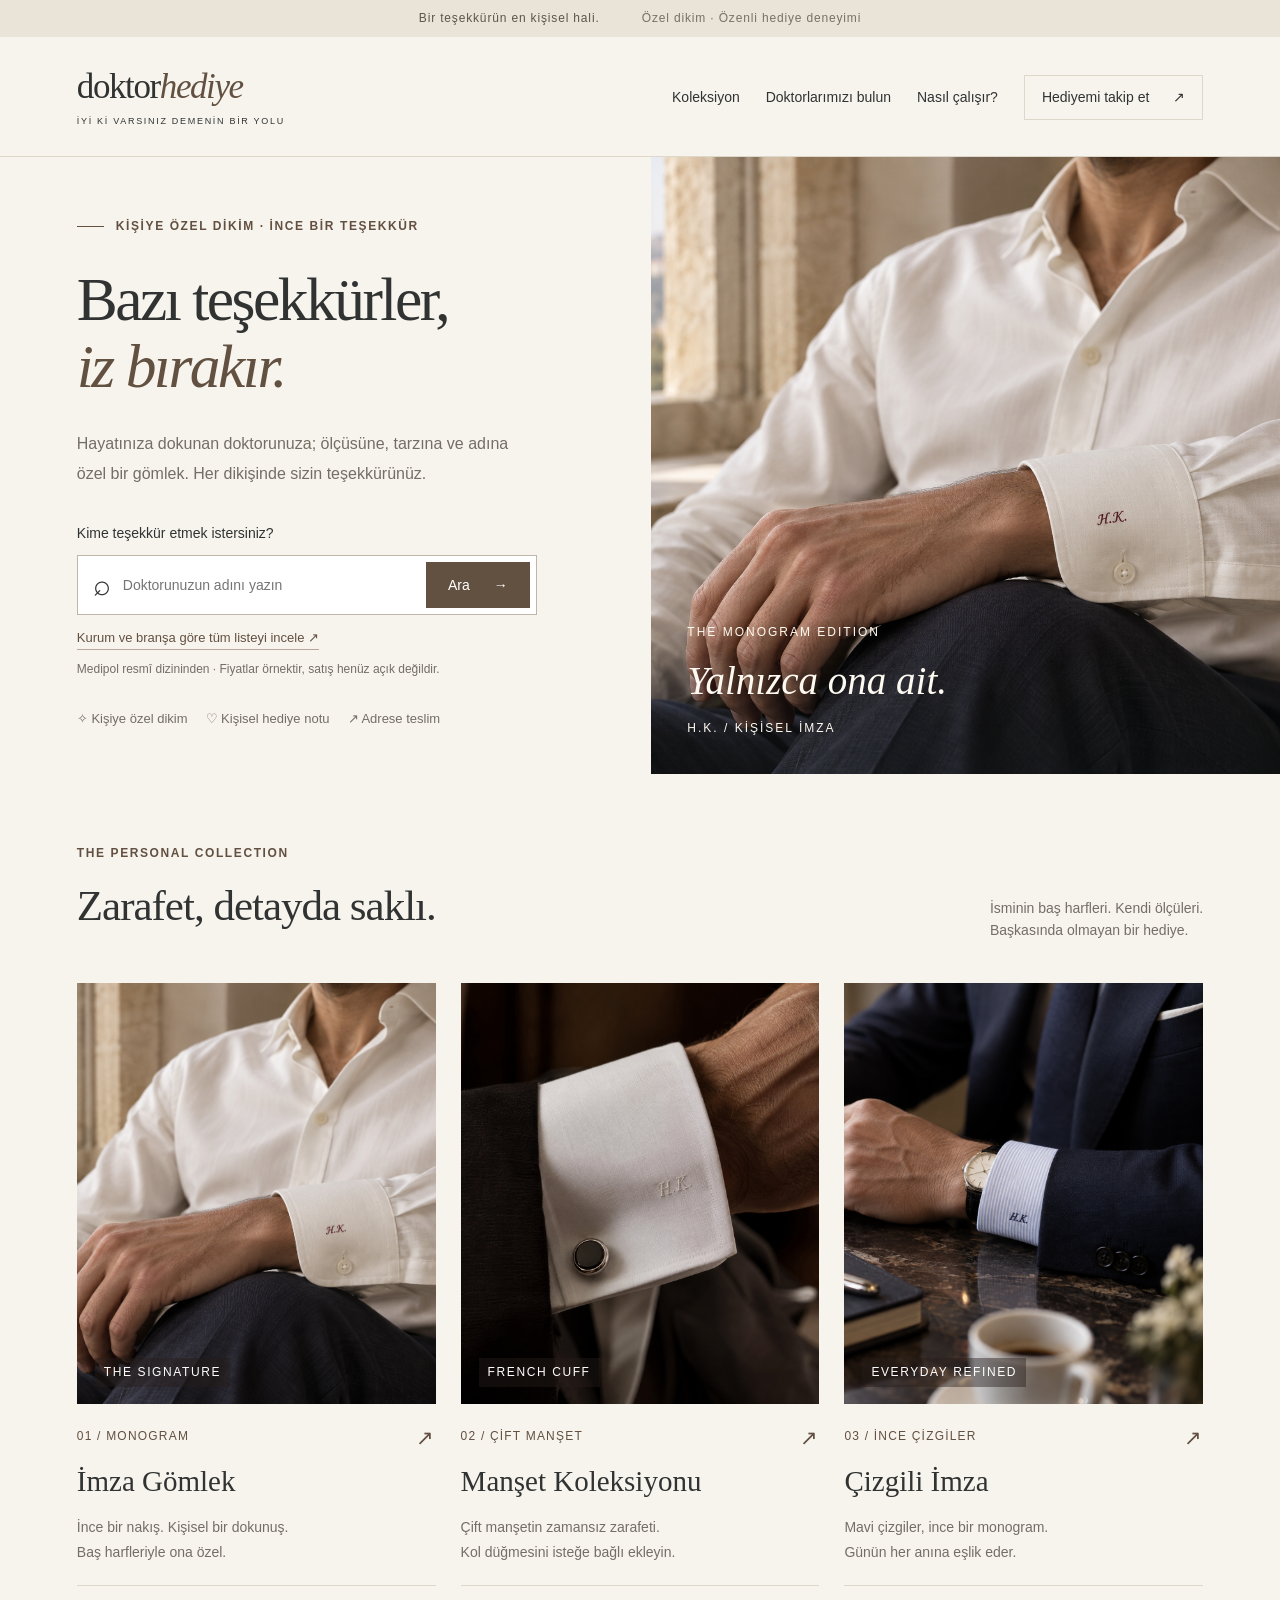
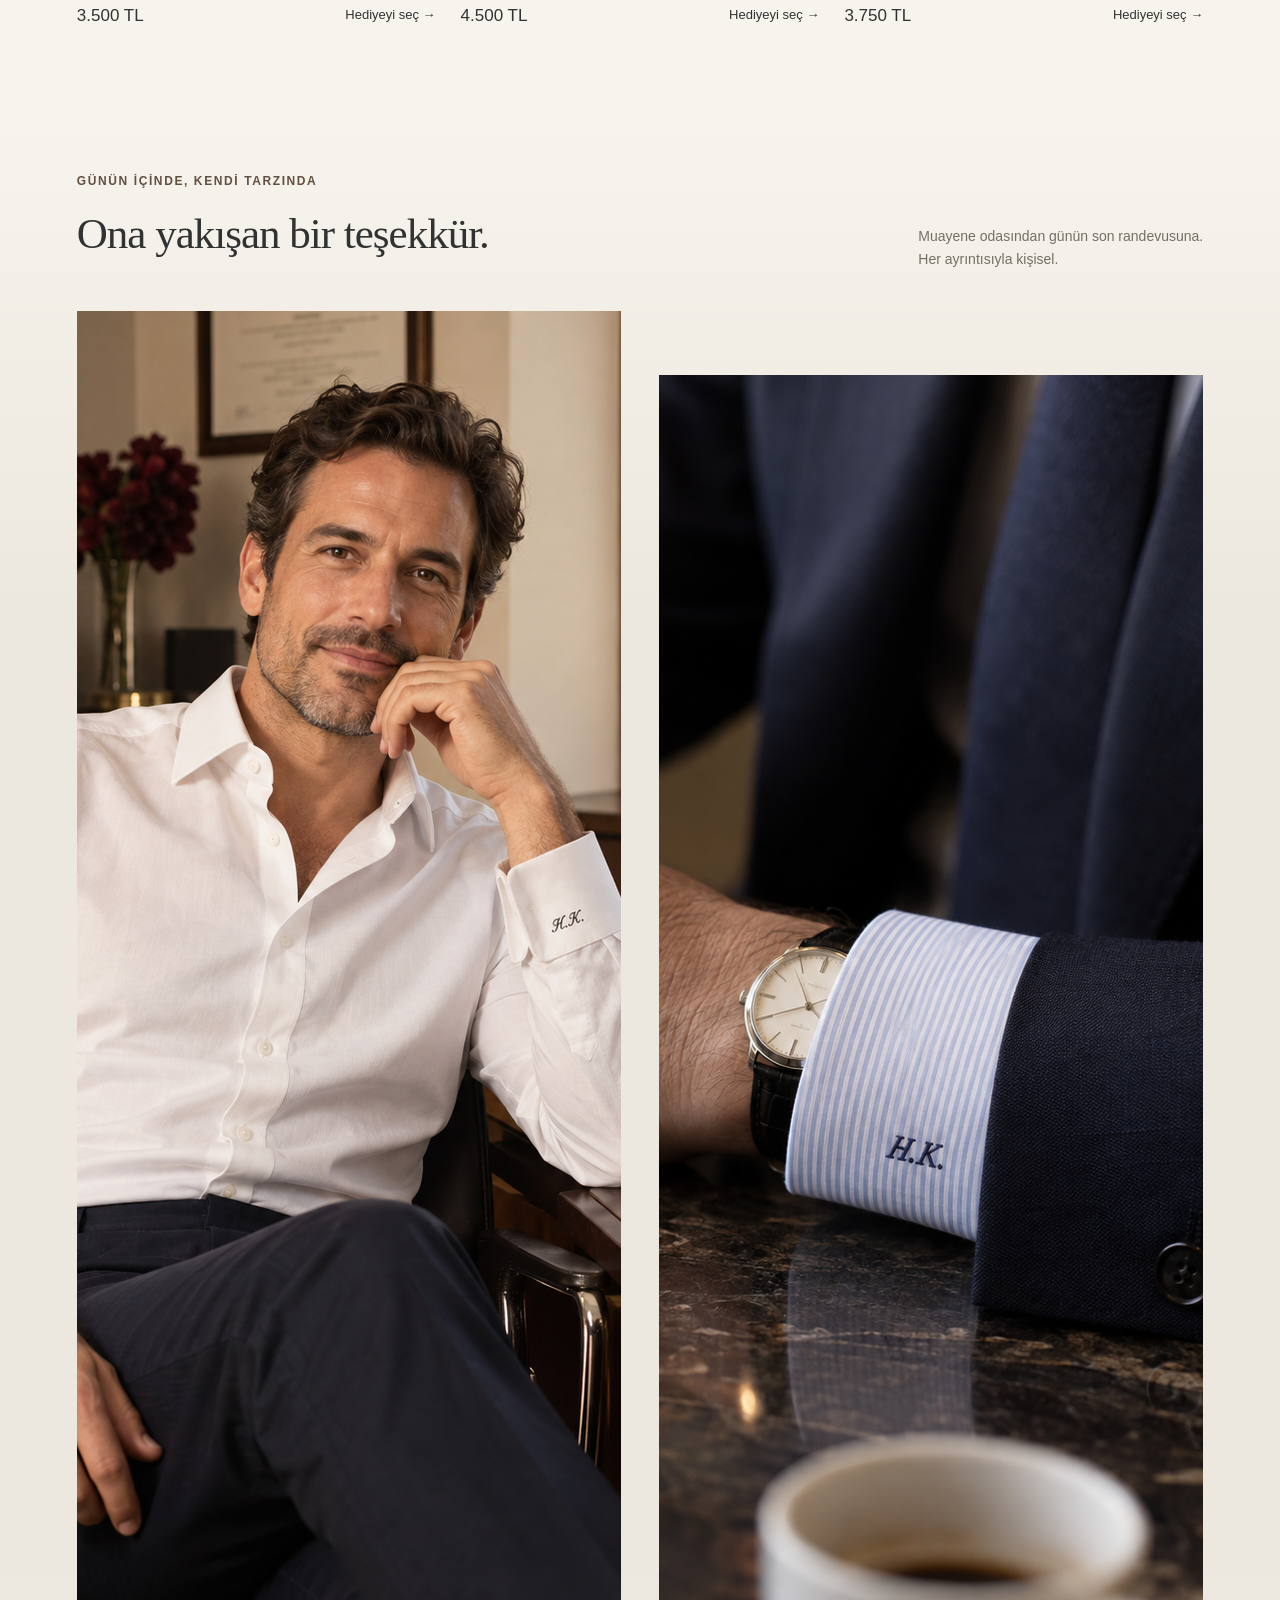
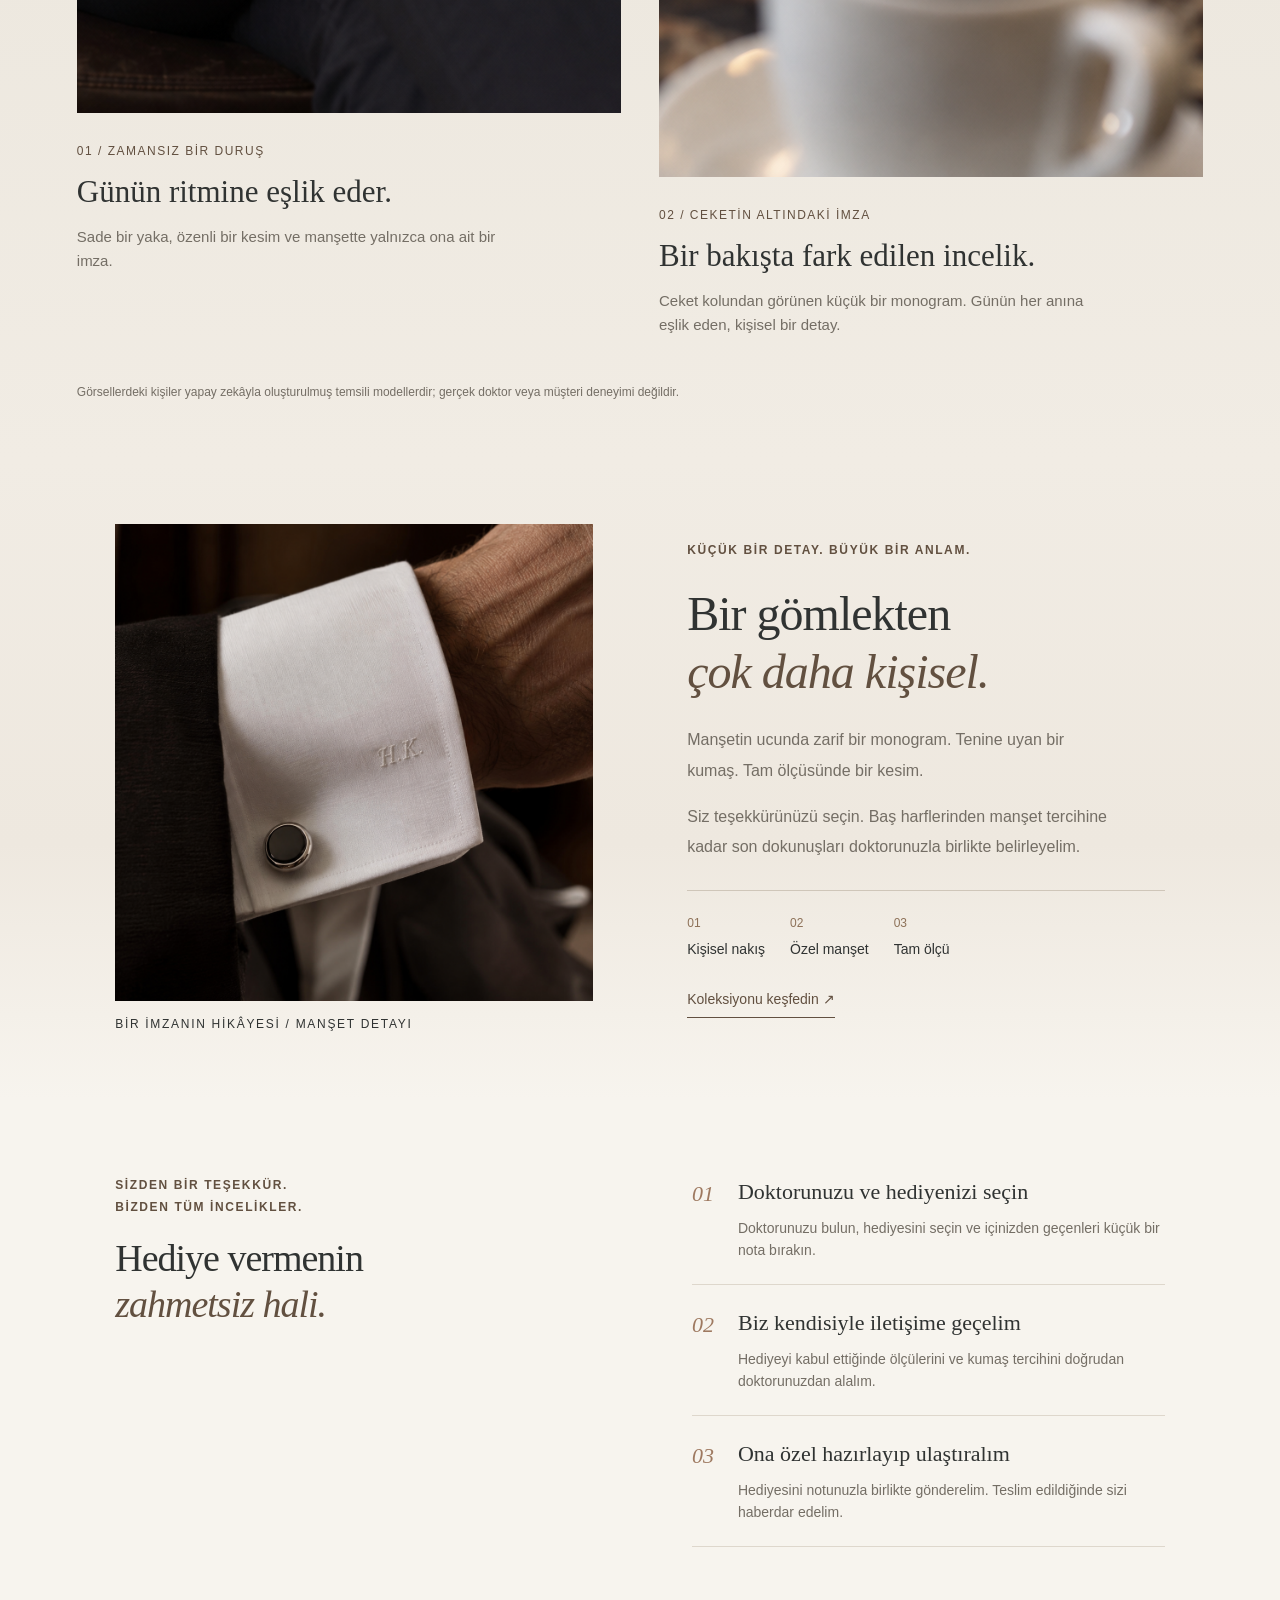
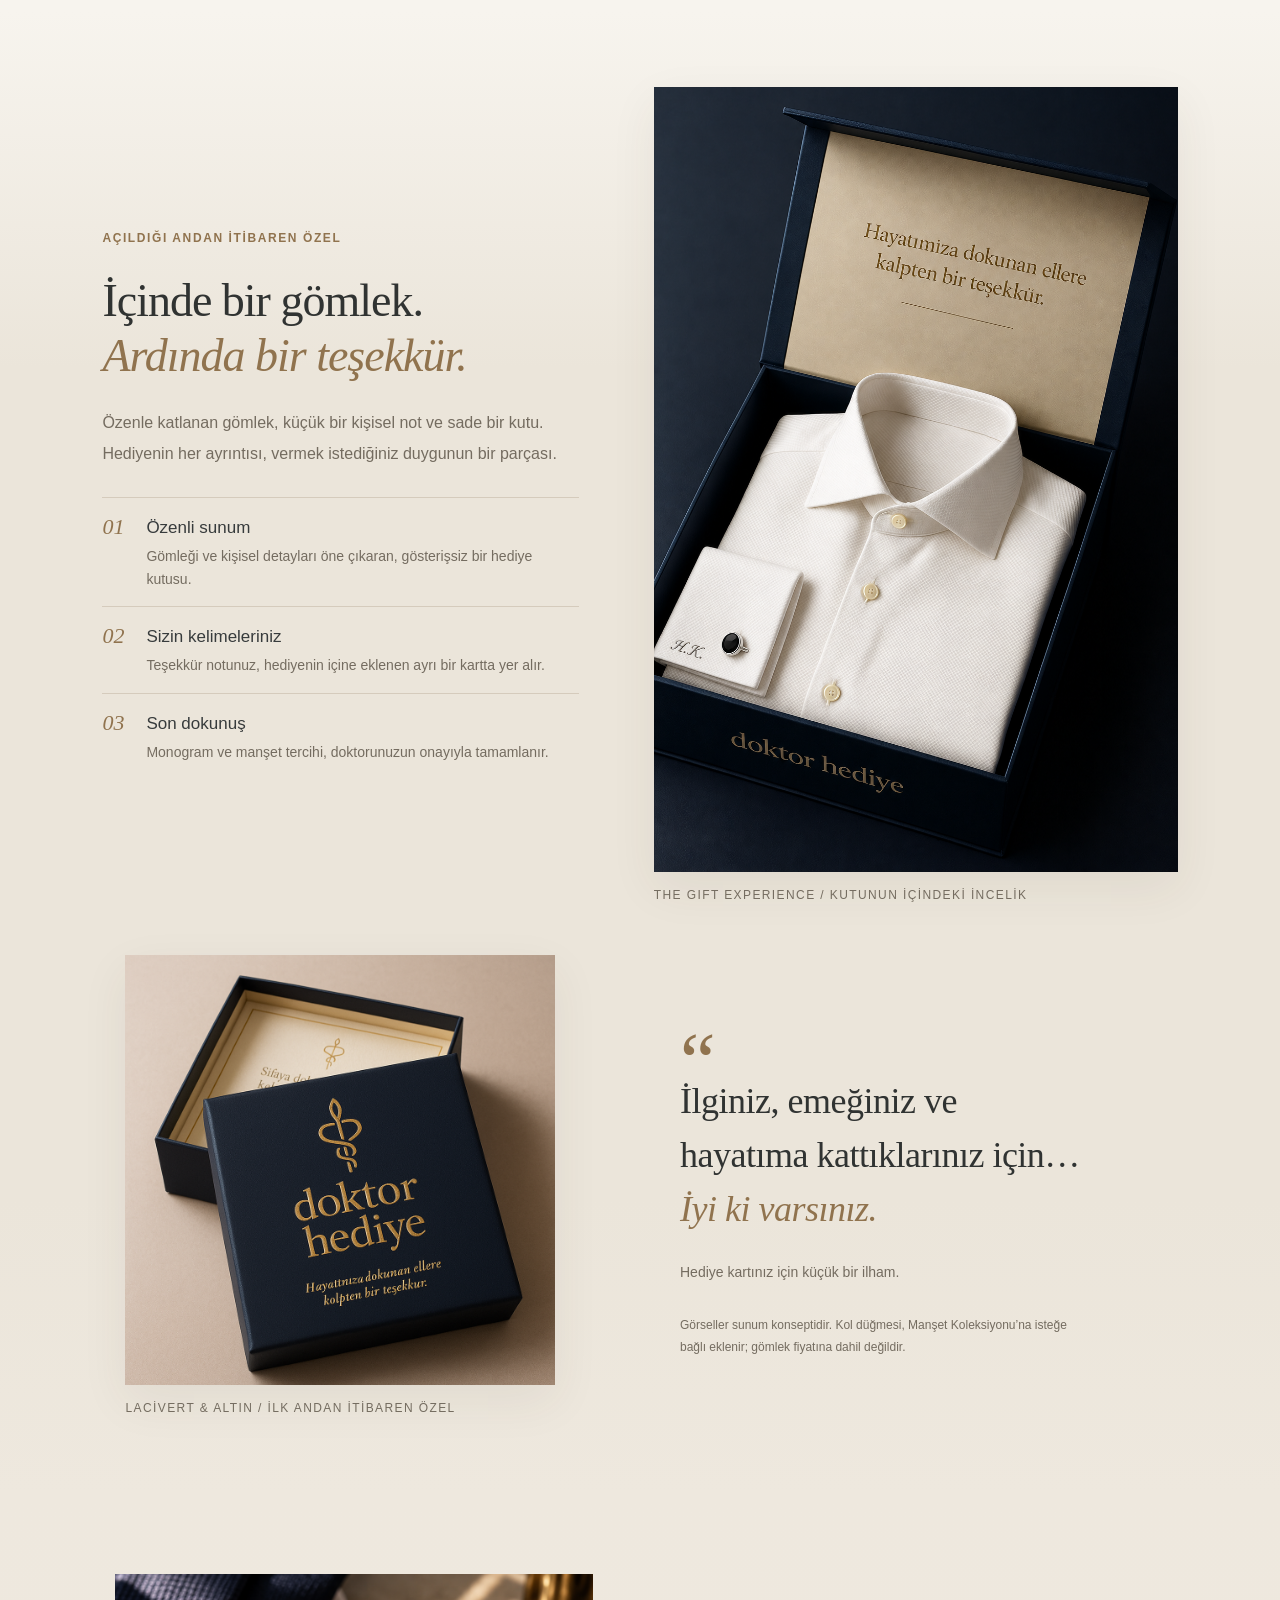
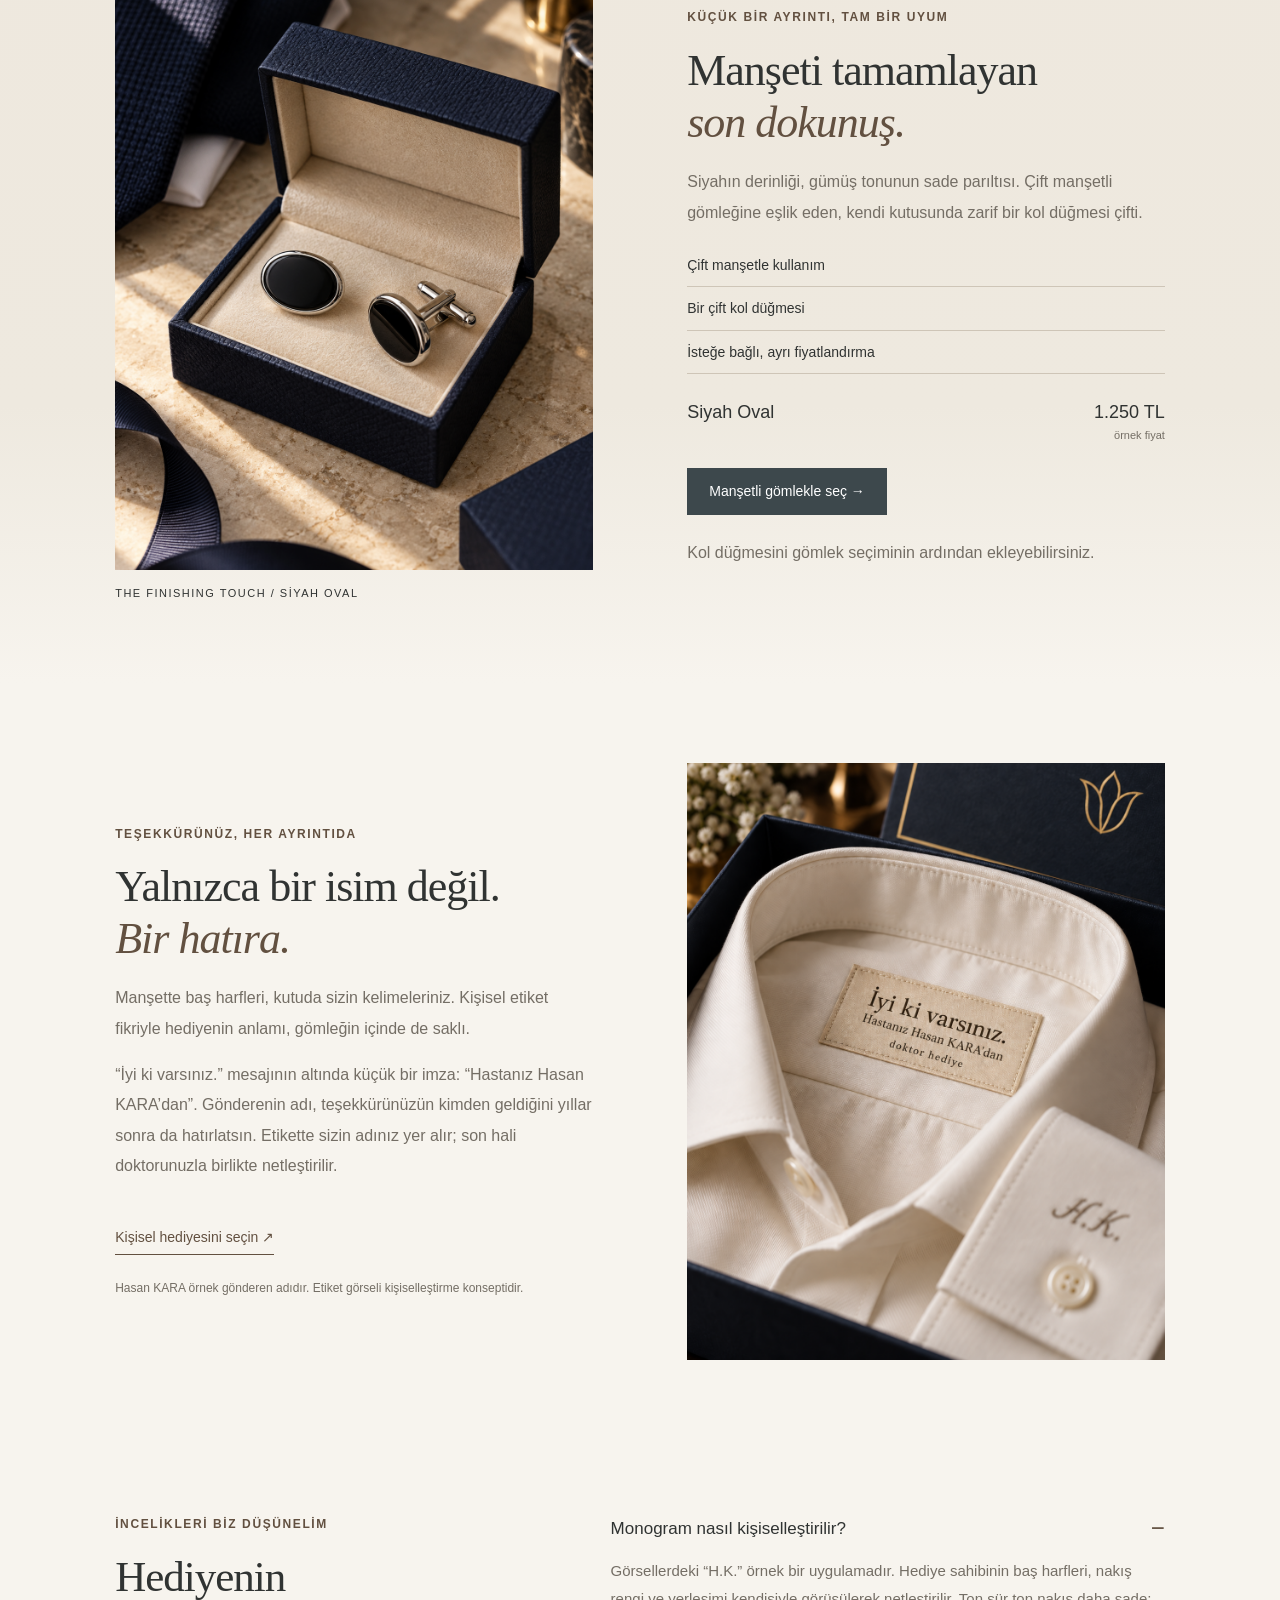
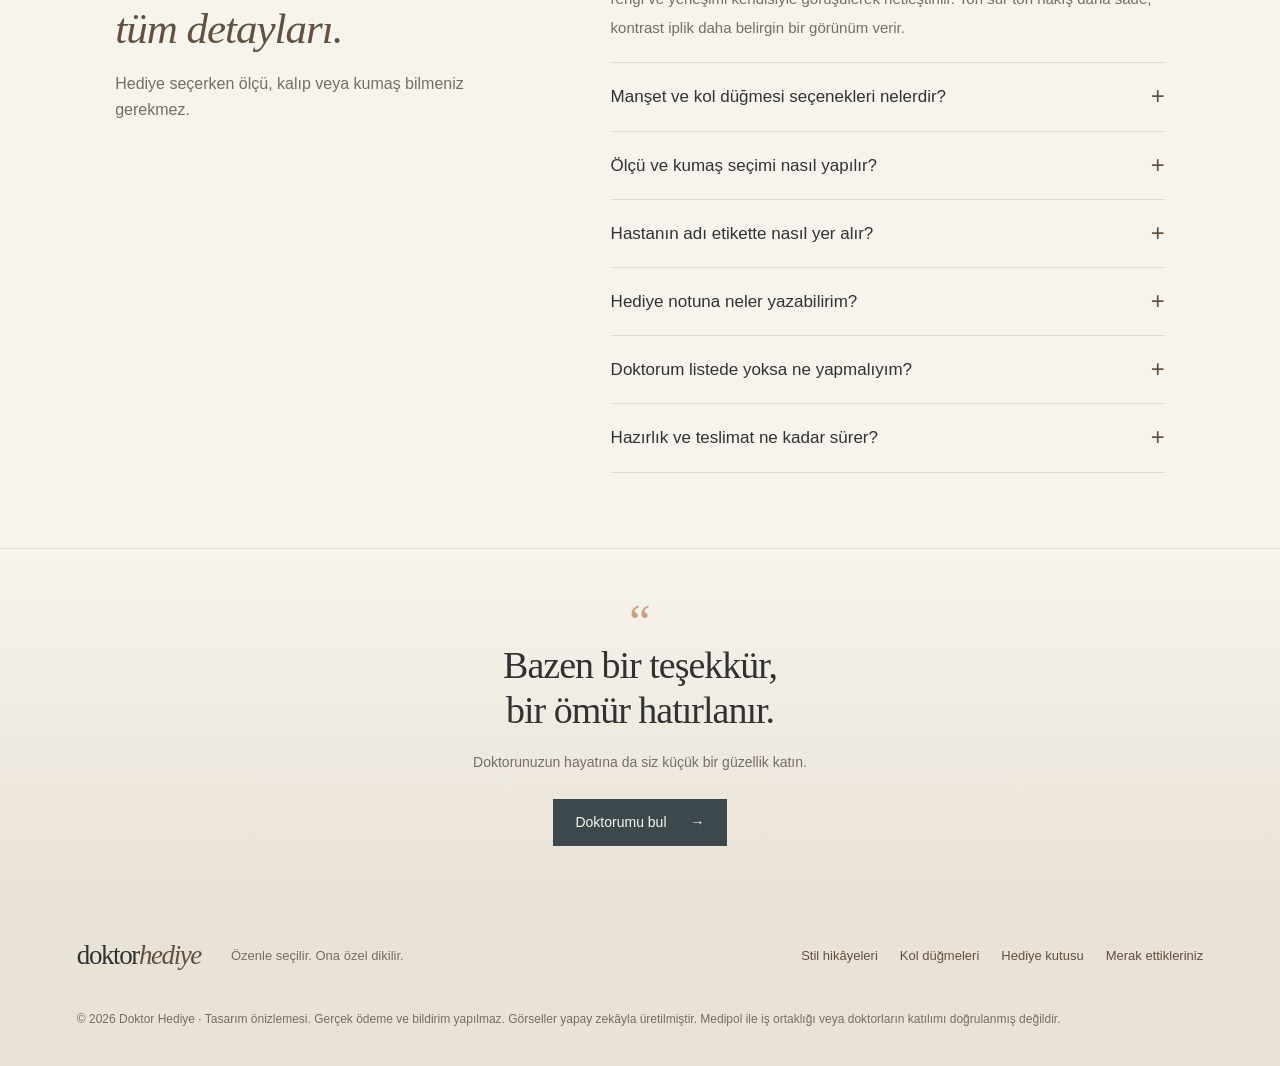
==== commit 6b377de6: "Render yayın ayarları ve sipariş ekranını ekle" ====
--- a/index.html
+++ b/index.html
@@ -6,4 +6,4 @@
 <section class="wear-editorial" id="stil"><div class="section-top"><div><div class="eyebrow">GÜNÜN İÇİNDE, KENDİ TARZINDA</div><h2>Ona yakışan bir teşekkür.</h2></div><p>Muayene odasından günün son randevusuna.<br>Her ayrıntısıyla kişisel.</p></div><div class="wear-grid"><figure class="wear-card"><img src="assets/doctor-man.png" alt="Beyaz özel dikim gömleğiyle zarif bir çalışma odasında erkek doktor temsili" width="1122" height="1402" loading="lazy"><figcaption><span>01 / ZAMANSIZ BİR DURUŞ</span><h3>Günün ritmine eşlik eder.</h3><p>Sade bir yaka, özenli bir kesim ve manşette yalnızca ona ait bir imza.</p></figcaption></figure><figure class="wear-card"><img src="assets/blue-stripe.png" alt="Lacivert ceket altında H.K. işlemeli çizgili gömleğin giyilmiş manşet detayı" width="1122" height="1402" loading="lazy"><figcaption><span>02 / CEKETİN ALTINDAKİ İMZA</span><h3>Bir bakışta fark edilen incelik.</h3><p>Ceket kolundan görünen küçük bir monogram. Günün her anına eşlik eden, kişisel bir detay.</p></figcaption></figure></div><p class="editorial-note">Görsellerdeki kişiler yapay zekâyla oluşturulmuş temsili modellerdir; gerçek doktor veya müşteri deneyimi değildir.</p></section><section class="atelier"><div class="atelier-film"><img src="assets/french-cuff.png" alt="Özel dikim beyaz gömlekte çift manşet ve kol düğmesi detayı" width="1122" height="1402" loading="lazy"><span class="film-caption">BİR İMZANIN HİKÂYESİ / MANŞET DETAYI</span></div><div class="atelier-copy"><div class="eyebrow">KÜÇÜK BİR DETAY. BÜYÜK BİR ANLAM.</div><h2>Bir gömlekten<br><em>çok daha kişisel.</em></h2><p>Manşetin ucunda zarif bir monogram. Tenine uyan bir kumaş. Tam ölçüsünde bir kesim.</p><p>Siz teşekkürünüzü seçin. Baş harflerinden manşet tercihine kadar son dokunuşları doktorunuzla birlikte belirleyelim.</p><div class="atelier-facts"><span>01 <b>Kişisel nakış</b></span><span>02 <b>Özel manşet</b></span><span>03 <b>Tam ölçü</b></span></div><a href="#koleksiyon" class="text-link">Koleksiyonu keşfedin ↗</a></div></section><section id="nasil" class="how"><div class="how-title"><div class="eyebrow">SİZDEN BİR TEŞEKKÜR.<br>BİZDEN TÜM İNCELİKLER.</div><h2>Hediye vermenin<br><em>zahmetsiz hali.</em></h2></div><div class="steps"><article><span>01</span><div><h3>Doktorunuzu ve hediyenizi seçin</h3><p>Doktorunuzu bulun, hediyesini seçin ve içinizden geçenleri küçük bir nota bırakın.</p></div></article><article><span>02</span><div><h3>Biz kendisiyle iletişime geçelim</h3><p>Hediyeyi kabul ettiğinde ölçülerini ve kumaş tercihini doğrudan doktorunuzdan alalım.</p></div></article><article><span>03</span><div><h3>Ona özel hazırlayıp ulaştıralım</h3><p>Hediyesini notunuzla birlikte gönderelim. Teslim edildiğinde sizi haberdar edelim.</p></div></article></div></section>
 <section class="gift-editorial" id="hediye-kutusu"><div class="gift-story"><div class="eyebrow">AÇILDIĞI ANDAN İTİBAREN ÖZEL</div><h2>İçinde bir gömlek.<br><em>Ardında bir teşekkür.</em></h2><p>Özenle katlanan gömlek, küçük bir kişisel not ve sade bir kutu. Hediyenin her ayrıntısı, vermek istediğiniz duygunun bir parçası.</p><div class="gift-points"><div><span>01</span><p><strong>Özenli sunum</strong>Gömleği ve kişisel detayları öne çıkaran, gösterişsiz bir hediye kutusu.</p></div><div><span>02</span><p><strong>Sizin kelimeleriniz</strong>Teşekkür notunuz, hediyenin içine eklenen ayrı bir kartta yer alır.</p></div><div><span>03</span><p><strong>Son dokunuş</strong>Monogram ve manşet tercihi, doktorunuzun onayıyla tamamlanır.</p></div></div></div><figure class="open-gift"><img src="assets/gift-navy-cuff.png" alt="Lacivert kutuda H.K. işlemeli çift manşet gömlek ve görünür siyah kol düğmesi" loading="lazy" width="1024" height="1536"><figcaption>THE GIFT EXPERIENCE / KUTUNUN İÇİNDEKİ İNCELİK</figcaption></figure><figure class="closed-gift"><img src="assets/gift-navy-lid.png" alt="Altın baskılı doktor hediye logolu lacivert hediye kutusu" loading="lazy" width="1122" height="1402"><figcaption>LACİVERT & ALTIN / İLK ANDAN İTİBAREN ÖZEL</figcaption></figure><div class="gift-quote"><span>“</span><blockquote>İlginiz, emeğiniz ve<br>hayatıma kattıklarınız için…<br><em>İyi ki varsınız.</em></blockquote><p>Hediye kartınız için küçük bir ilham.</p><small>Görseller sunum konseptidir. Kol düğmesi, Manşet Koleksiyonu’na isteğe bağlı eklenir; gömlek fiyatına dahil değildir.</small></div></section><section class="accessory-editorial" id="kol-dugmesi"><figure><img src="assets/cufflinks.png" alt="Lacivert kutuda gümüş tonlu siyah oval kol düğmesi çifti" width="1122" height="1402" loading="lazy"><figcaption>THE FINISHING TOUCH / SİYAH OVAL</figcaption></figure><div><div class="eyebrow">KÜÇÜK BİR AYRINTI, TAM BİR UYUM</div><h2>Manşeti tamamlayan<br><em>son dokunuş.</em></h2><p>Siyahın derinliği, gümüş tonunun sade parıltısı. Çift manşetli gömleğine eşlik eden, kendi kutusunda zarif bir kol düğmesi çifti.</p><ul class="accessory-facts"><li>Çift manşetle kullanım</li><li>Bir çift kol düğmesi</li><li>İsteğe bağlı, ayrı fiyatlandırma</li></ul><div class="accessory-price">Siyah Oval <strong>1.250 TL <small>örnek fiyat</small></strong></div><button class="primary" data-product="1">Manşetli gömlekle seç →</button><p class="editorial-note">Kol düğmesini gömlek seçiminin ardından ekleyebilirsiniz.</p></div></section><section class="label-editorial"><div><div class="eyebrow">TEŞEKKÜRÜNÜZ, HER AYRINTIDA</div><h2>Yalnızca bir isim değil.<br><em>Bir hatıra.</em></h2><p>Manşette baş harfleri, kutuda sizin kelimeleriniz. Kişisel etiket fikriyle hediyenin anlamı, gömleğin içinde de saklı.</p><p>“İyi ki varsınız.” mesajının altında küçük bir imza: “Hastanız Hasan KARA’dan”. Gönderenin adı, teşekkürünüzün kimden geldiğini yıllar sonra da hatırlatsın. Etikette sizin adınız yer alır; son hali doktorunuzla birlikte netleştirilir.</p><a href="#koleksiyon" class="text-link">Kişisel hediyesini seçin ↗</a><small>Hasan KARA örnek gönderen adıdır. Etiket görseli kişiselleştirme konseptidir.</small></div><figure><img src="assets/personal-label-sender.png" alt="İyi ki varsınız mesajı altında Hastanız Hasan KARA’dan yazılı kişisel etiket" width="1122" height="1402" loading="lazy"></figure></section><section class="detail-guide" id="detaylar"><div class="detail-heading"><div class="eyebrow">İNCELİKLERİ BİZ DÜŞÜNELİM</div><h2>Hediyenin<br><em>tüm detayları.</em></h2><p>Hediye seçerken ölçü, kalıp veya kumaş bilmeniz gerekmez.</p></div><div class="detail-accordions"><details open><summary>Monogram nasıl kişiselleştirilir?</summary><p>Görsellerdeki “H.K.” örnek bir uygulamadır. Hediye sahibinin baş harfleri, nakış rengi ve yerleşimi kendisiyle görüşülerek netleştirilir. Ton sür ton nakış daha sade; kontrast iplik daha belirgin bir görünüm verir.</p></details><details><summary>Manşet ve kol düğmesi seçenekleri nelerdir?</summary><p>İmza Gömlek düğmeli klasik manşetlidir. Manşet Koleksiyonu ise kol düğmesiyle kullanılan çift manşete sahiptir. Bu modeli seçtiğinizde Siyah Oval kol düğmesini bir çift olarak ekleyebilirsiniz. Ek ürün varsayılan olarak seçili değildir; seçildiğinde örnek 1.250 TL bedeli toplamda ayrı gösterilir. Kendi kol düğmesi kullanılacaksa eklemeden devam edilebilir.</p></details><details><summary>Ölçü ve kumaş seçimi nasıl yapılır?</summary><p>Doktorunuz hediyeyi kabul ettikten sonra ölçü alma adımları paylaşılır. Kumaş, yaka ve kesim tercihleri doğrudan kendisiyle belirlenir. Böylece hediyeyi alan kişinin doktorun bedenini veya adresini bilmesi gerekmez.</p></details><details><summary>Hastanın adı etikette nasıl yer alır?</summary><p>Teşekkür mesajının altına küçük ve zarif bir satırla gönderenin adı eklenebilir. Örneğin: “İyi ki varsınız.” altında “Hastanız Hasan KARA’dan”. Böylece hediye, kimden geldiğini hatırlatan kişisel bir hatıraya dönüşür. Görseldeki ad örnektir; sizin adınız ve etiket metni hazırlık aşamasında doğrulanır.</p></details><details><summary>Hediye notuna neler yazabilirim?</summary><p>İçinizden gelen birkaç cümle yeterli. Adınız ve teşekkür mesajınız hediyeye eşlik eder. Notunuzu hediye seçiminin ardından ekleyebilirsiniz; özel sağlık bilgilerini yazmanız gerekmez.</p></details><details><summary>Doktorum listede yoksa ne yapmalıyım?</summary><p>İlk dizin Medipol kaynaklarıyla sınırlı. İsim görünmüyorsa benzer isimli başka bir doktoru seçmeyin. Gerçek satış öncesinde yeni doktor ekleme ve kurum doğrulama süreci açılacaktır.</p></details><details><summary>Hazırlık ve teslimat ne kadar sürer?</summary><p>Özel dikim, doktorunuzun ölçü ve tercihleri netleştikten sonra başlar. Hazırlık ve teslimat süresi, satışa açılacak ürün için ayrıca belirtilecektir. Bu önizlemede sipariş, ödeme veya kargo işlemi yapılmaz.</p></details></div></section><section class="closing"><span>“</span><h2>Bazen bir teşekkür,<br>bir ömür hatırlanır.</h2><p>Doktorunuzun hayatına da siz küçük bir güzellik katın.</p><a class="primary" href="#doctor">Doktorumu bul <span>→</span></a></section></main>
 <footer><a class="brand" href="#">doktor<span>hediye</span></a><p>Özenle seçilir. Ona özel dikilir.</p><div class="footer-links"><a href="#stil">Stil hikâyeleri</a><a href="#kol-dugmesi">Kol düğmeleri</a><a href="#hediye-kutusu">Hediye kutusu</a><a href="#detaylar">Merak ettikleriniz</a></div><small>© 2026 Doktor Hediye · Tasarım önizlemesi. Gerçek ödeme ve bildirim yapılmaz. Görseller yapay zekâyla üretilmiştir. Medipol ile iş ortaklığı veya doktorların katılımı doğrulanmış değildir.</small></footer>
-<dialog id="flow"><button class="close" aria-label="Kapat">×</button><div id="flowbody"></div></dialog><script src="app.js?v=natural-3"></script></body></html>
+<dialog id="flow"><button class="close" aria-label="Kapat">×</button><div id="flowbody"></div></dialog><script src="app.js?v=backend-1"></script></body></html>
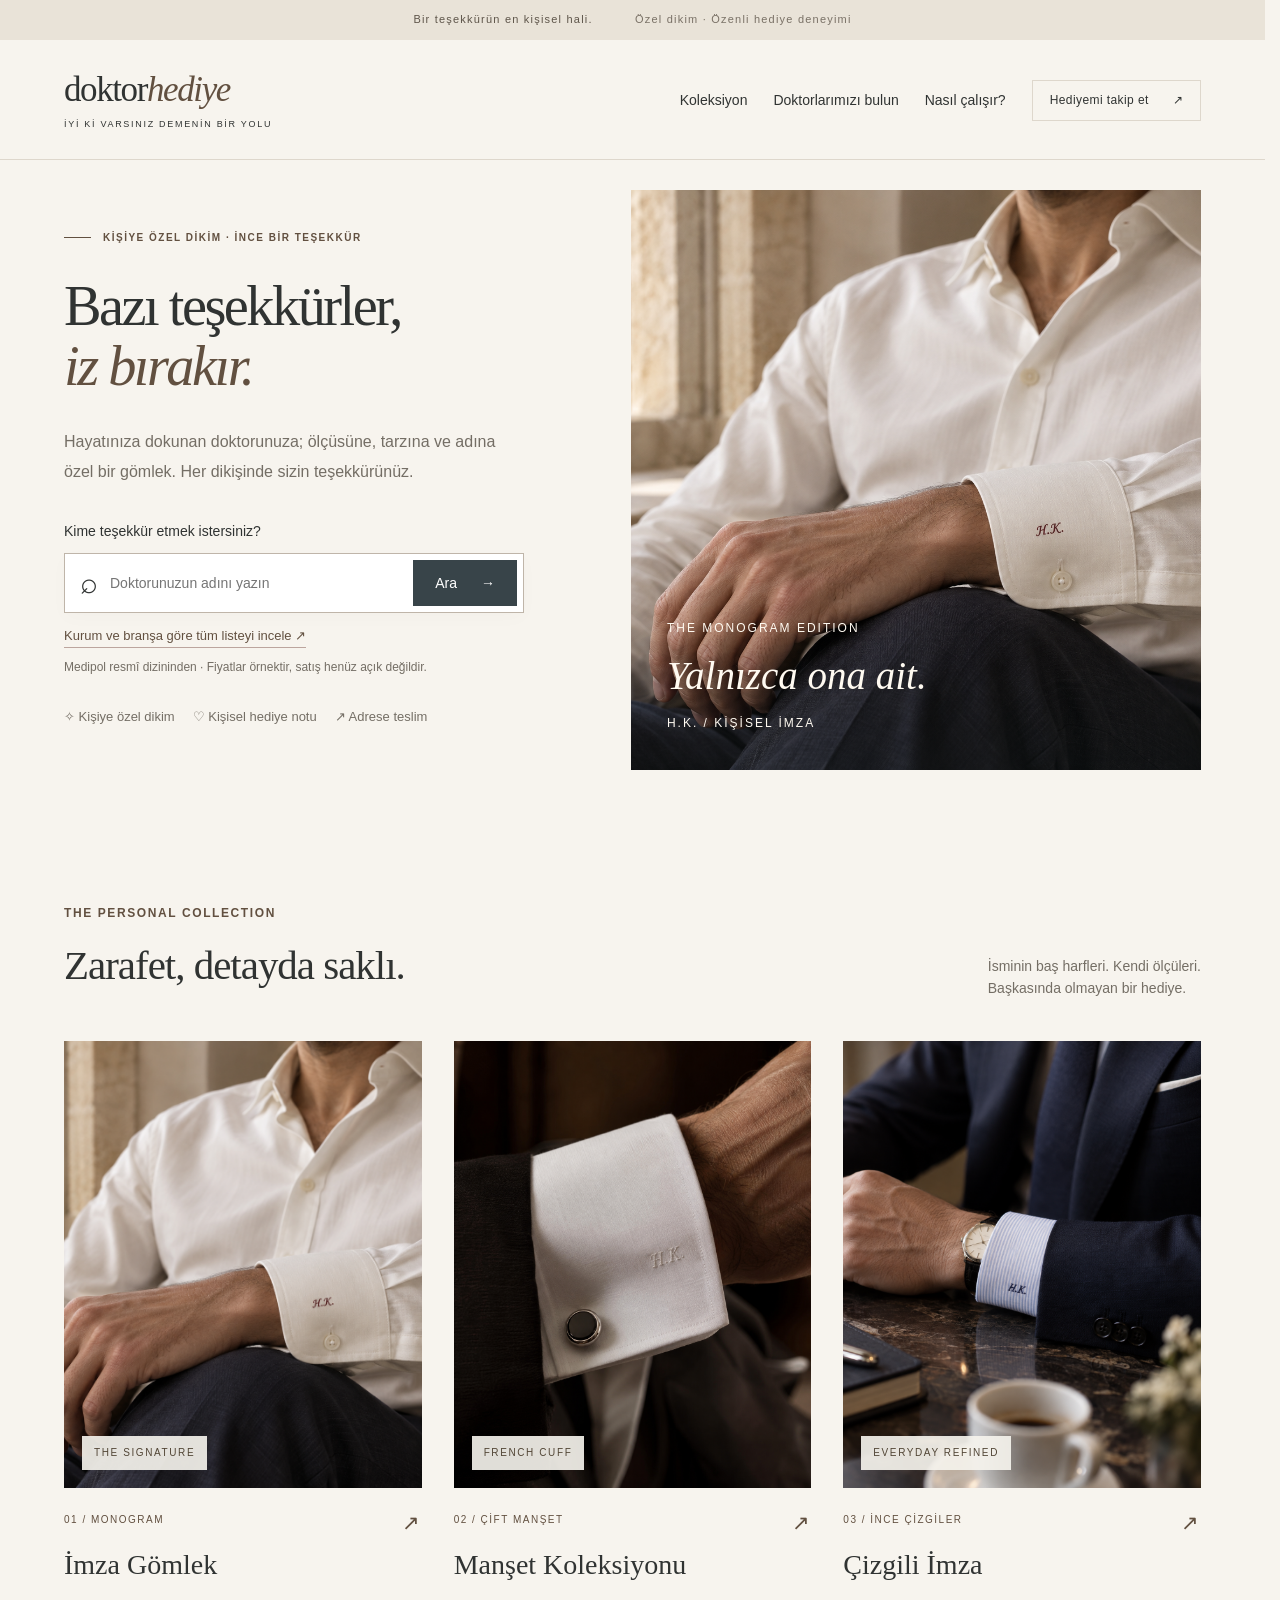
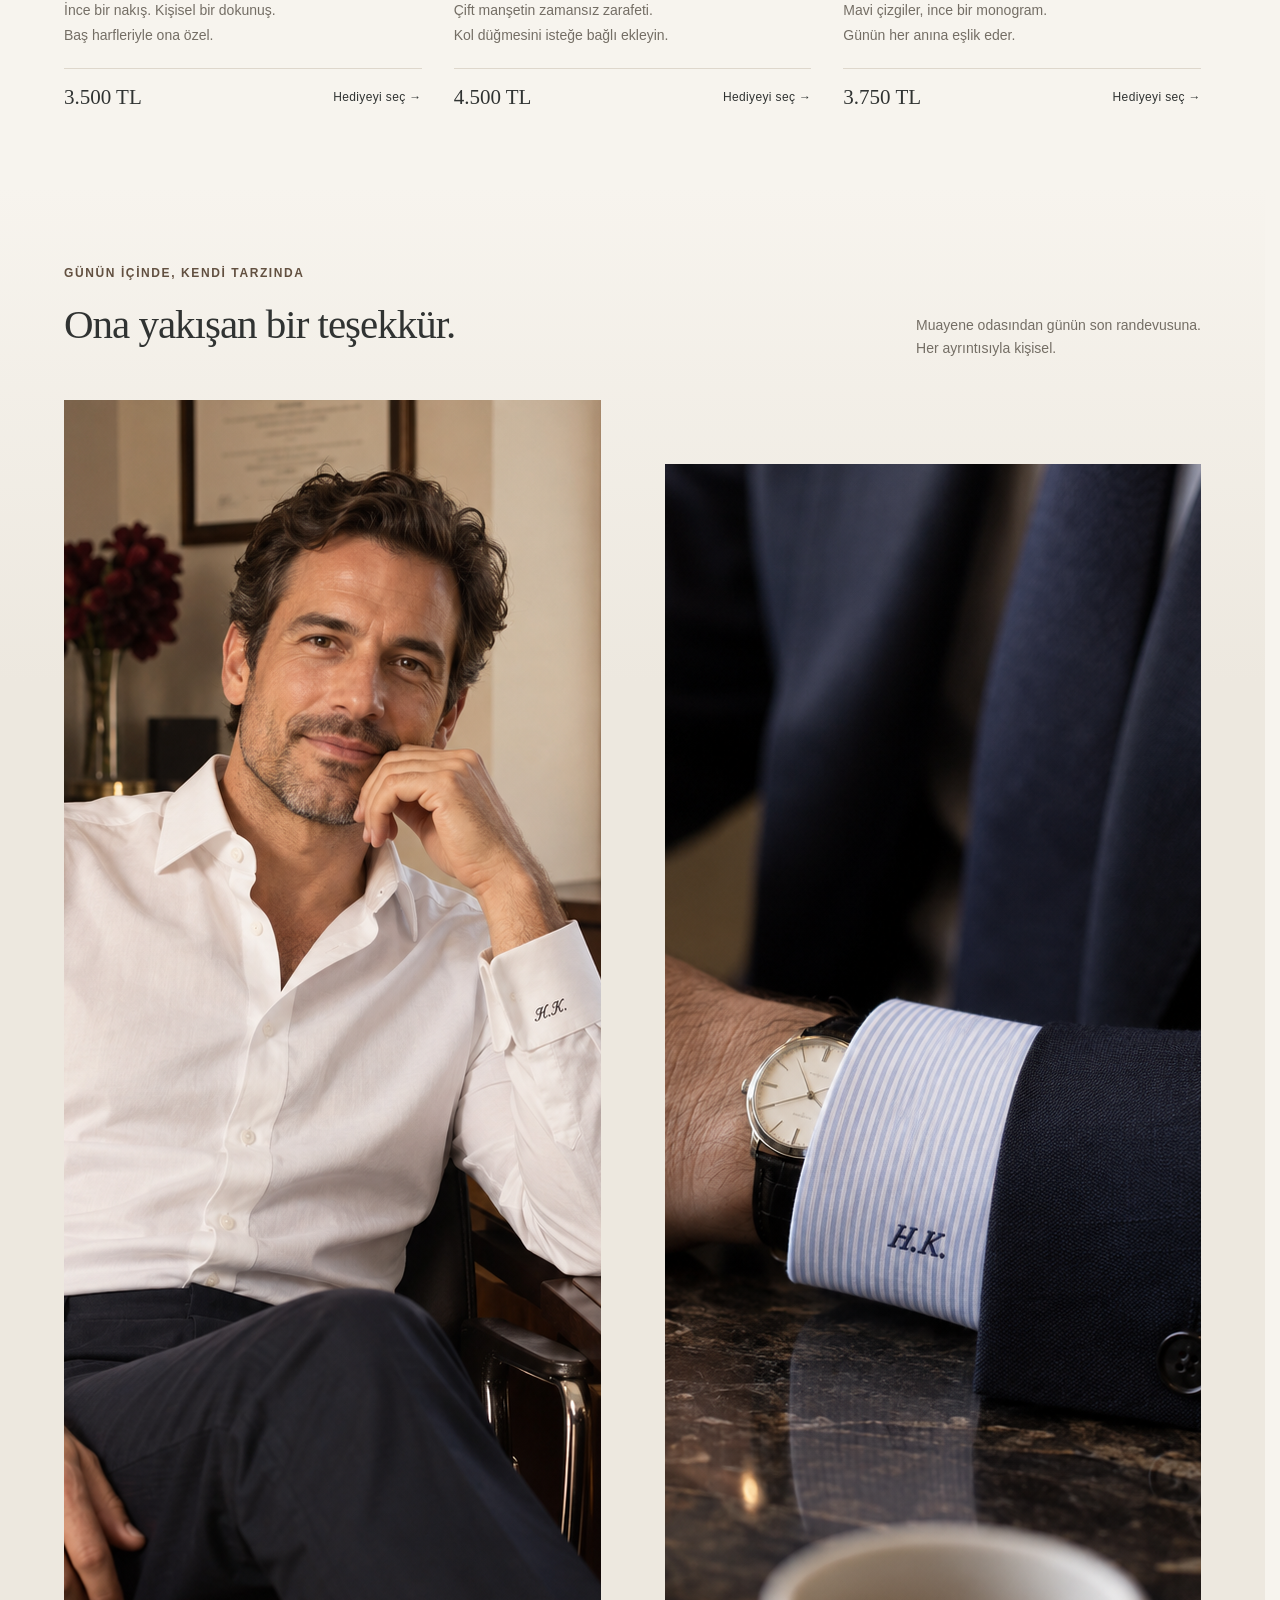
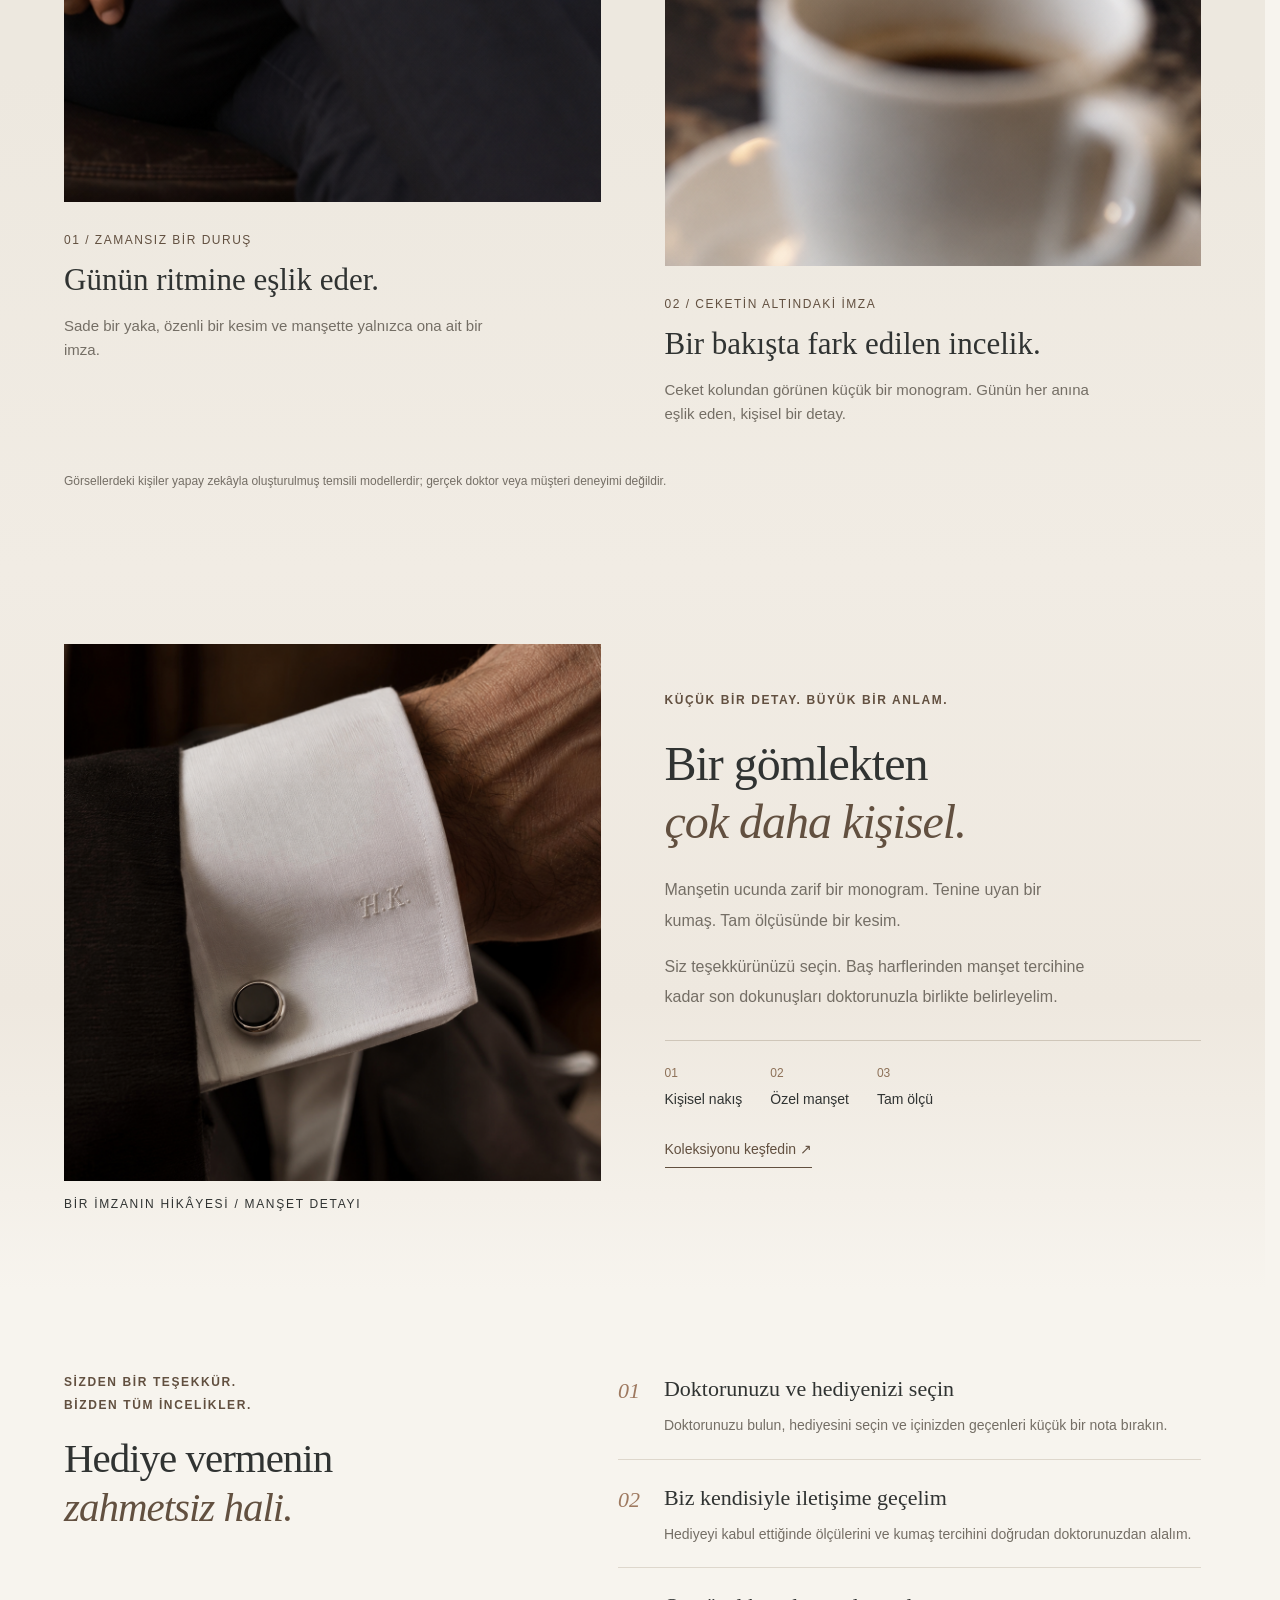
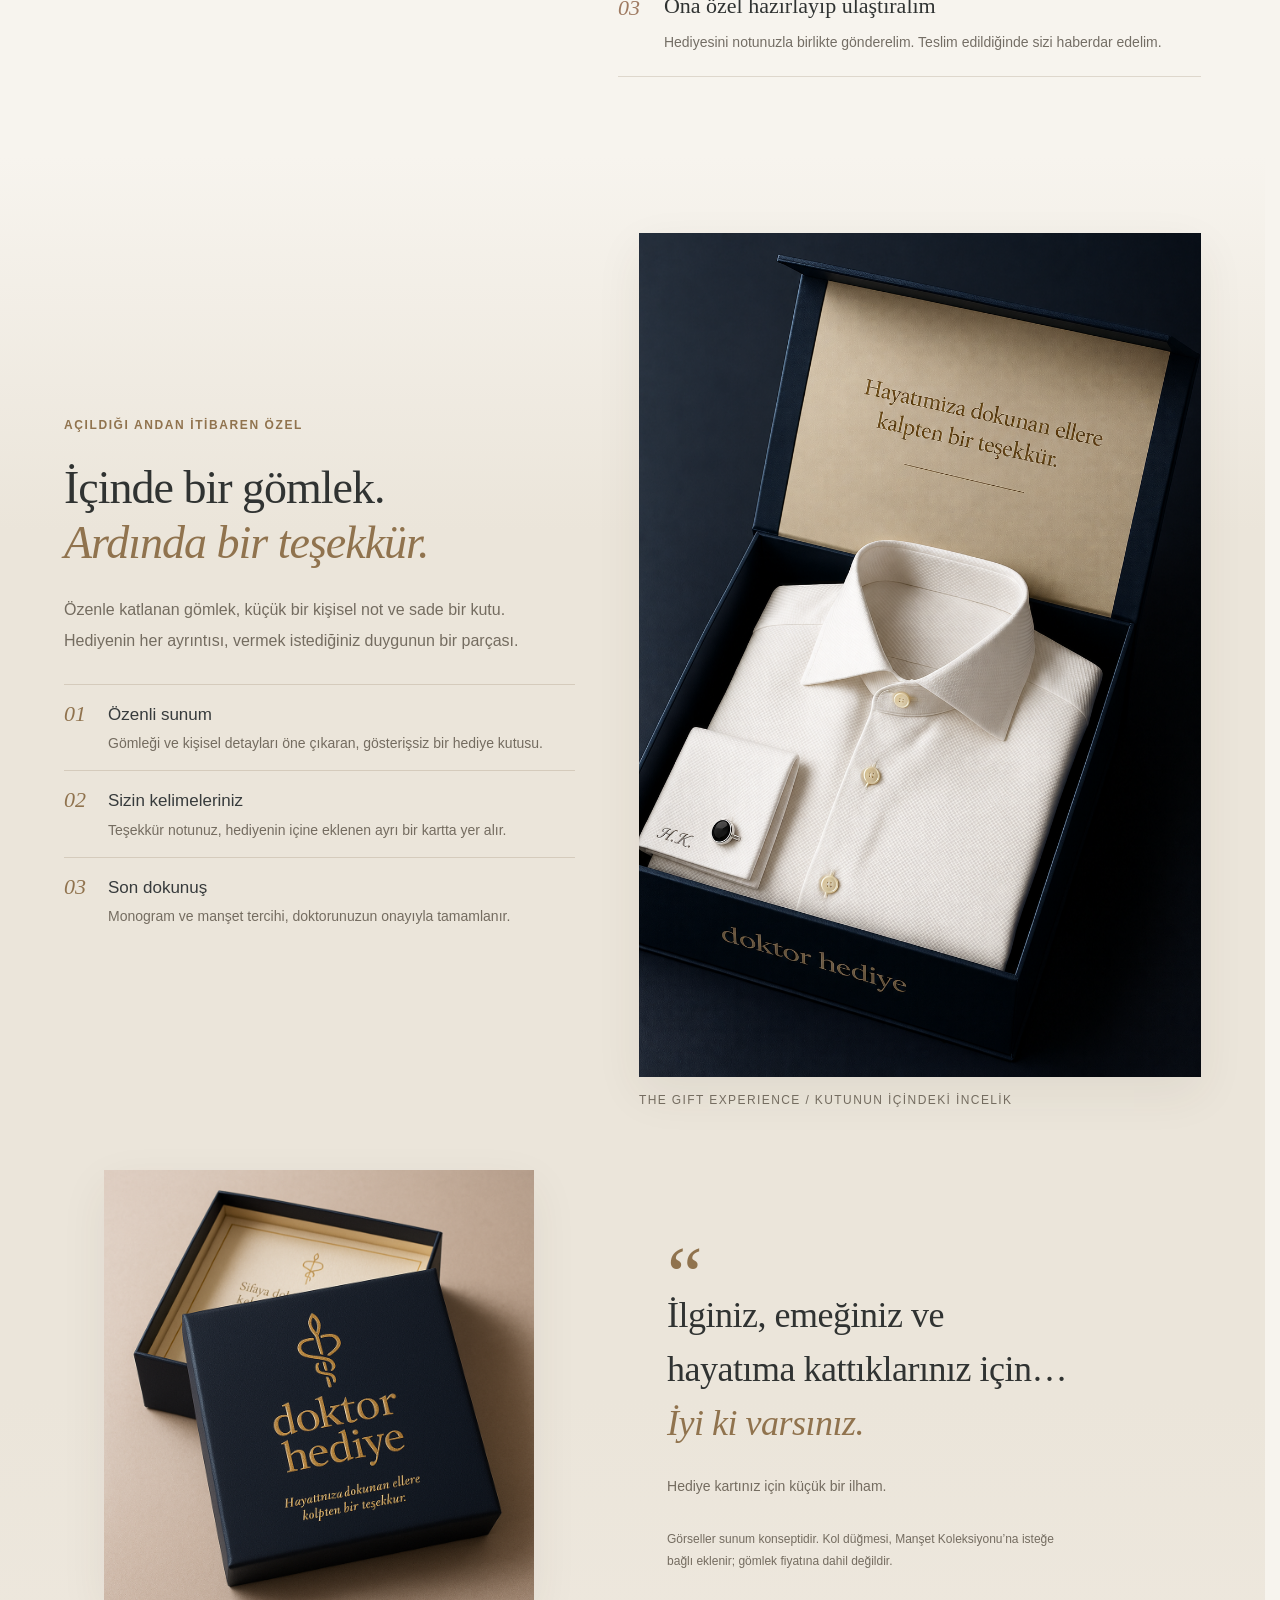
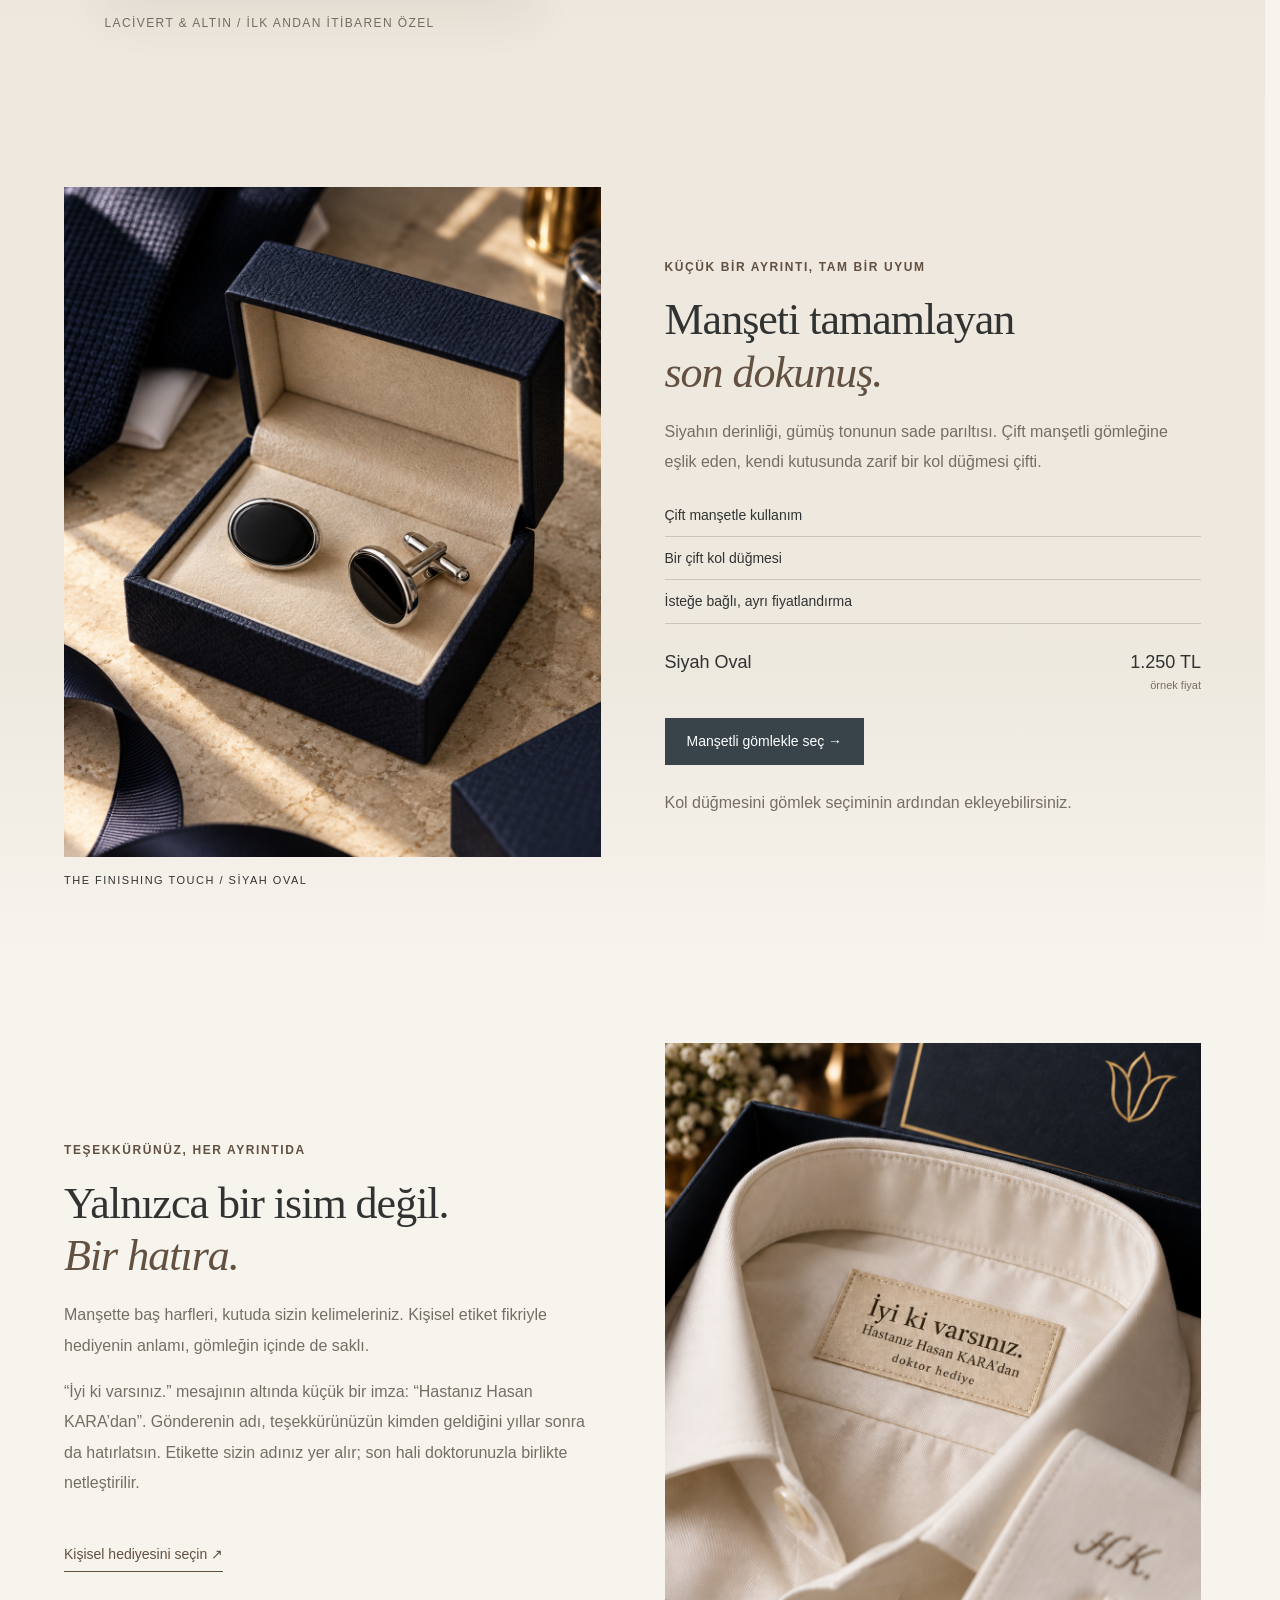
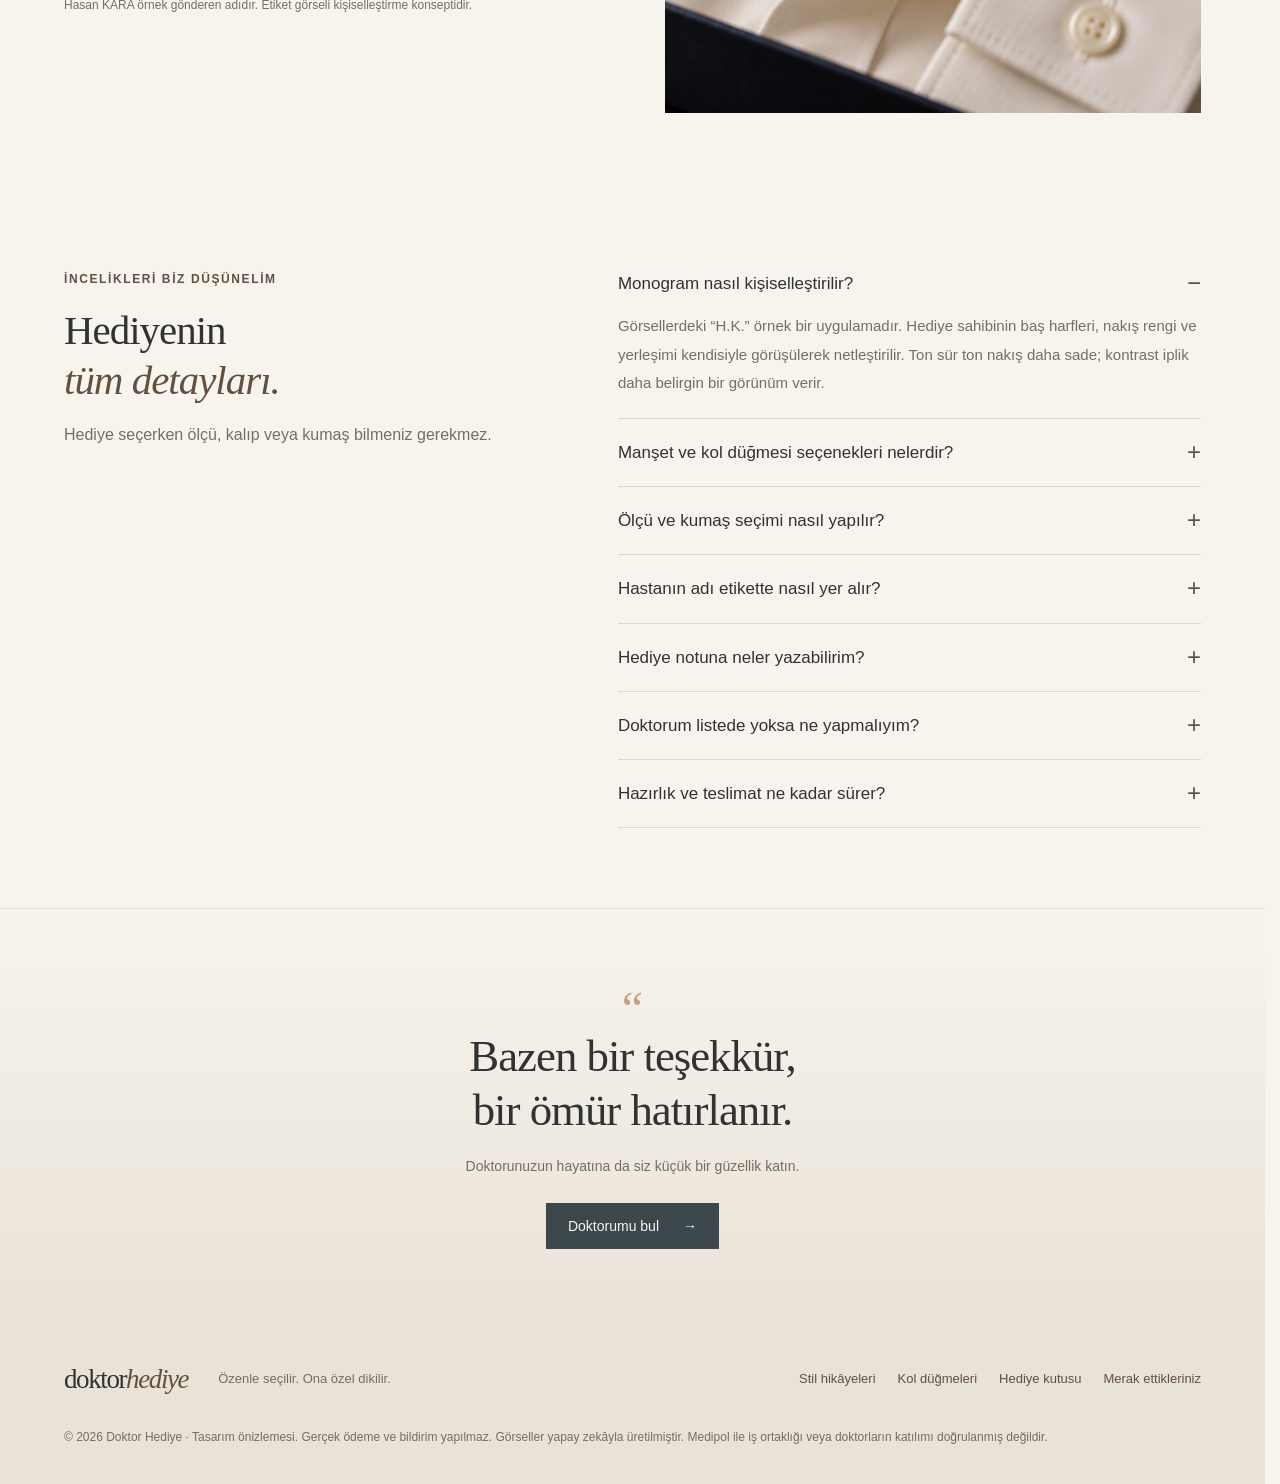
==== commit d4bf0f09: "Add premium French Cuff accessory step and responsive layout" ====
--- a/index.html
+++ b/index.html
@@ -1,4 +1,4 @@
-<!doctype html><html lang="tr"><head><meta charset="UTF-8"><meta name="viewport" content="width=device-width,initial-scale=1"><title>Doktor Hediye — Özenle seçilir. Ona özel dikilir.</title><meta name="description" content="Doktorunuza kişiye özel dikim bir teşekkür. Doktorunuzu seçin, hediyenizi belirleyin, kişisel notunuzu ekleyin."><link rel="icon" href="data:image/svg+xml,%3Csvg xmlns='http://www.w3.org/2000/svg' viewBox='0 0 64 64'%3E%3Crect width='64' height='64' rx='16' fill='%23532432'/%3E%3Ctext x='12' y='43' font-family='Georgia' font-size='36' fill='%23faf6ef'%3Edh%3C/text%3E%3C/svg%3E"><link rel="stylesheet" href="style.css?v=natural-3"></head><body>
+<!doctype html><html lang="tr"><head><meta charset="UTF-8"><meta name="viewport" content="width=device-width,initial-scale=1"><title>Doktor Hediye — Özenle seçilir. Ona özel dikilir.</title><meta name="description" content="Doktorunuza kişiye özel dikim bir teşekkür. Doktorunuzu seçin, hediyenizi belirleyin, kişisel notunuzu ekleyin."><link rel="icon" href="data:image/svg+xml,%3Csvg xmlns='http://www.w3.org/2000/svg' viewBox='0 0 64 64'%3E%3Crect width='64' height='64' rx='16' fill='%23532432'/%3E%3Ctext x='12' y='43' font-family='Georgia' font-size='36' fill='%23faf6ef'%3Edh%3C/text%3E%3C/svg%3E"><link rel="stylesheet" href="style.css?v=premium-4"></head><body>
 <div class="topline">Bir teşekkürün en kişisel hali. <span>Özel dikim · Özenli hediye deneyimi</span></div>
 <header><a class="brand" href="#" aria-label="Doktor Hediye ana sayfa">doktor<span>hediye</span><small>İYİ Kİ VARSINIZ DEMENİN BİR YOLU</small></a><nav aria-label="Ana menü"><a href="#koleksiyon">Koleksiyon</a><a href="doktorlar.html">Doktorlarımızı bulun</a><a href="#nasil">Nasıl çalışır?</a><button class="navbutton" id="track">Hediyemi takip et <span>↗</span></button></nav></header>
 <main><section class="hero"><div class="hero-copy"><div class="eyebrow"><span class="line"></span> KİŞİYE ÖZEL DİKİM · İNCE BİR TEŞEKKÜR</div><h1>Bazı teşekkürler,<br><em>iz bırakır.</em></h1><p>Hayatınıza dokunan doktorunuza; ölçüsüne, tarzına ve adına özel bir gömlek. Her dikişinde sizin teşekkürünüz.</p><div class="finder"><label for="doctor">Kime teşekkür etmek istersiniz?</label><div class="searchbox"><span aria-hidden="true">⌕</span><input id="doctor" autocomplete="off" placeholder="Doktorunuzun adını yazın" aria-controls="results" aria-expanded="false"><button id="search" aria-label="Doktor ara">Ara <span>→</span></button></div><div id="results" class="results" hidden></div><div id="selected" class="selected" aria-live="polite"></div><a class="directory-shortcut" href="doktorlar.html">Kurum ve branşa göre tüm listeyi incele ↗</a><small>Medipol resmî dizininden · Fiyatlar örnektir, satış henüz açık değildir.</small></div><div class="hero-details"><span>✧ Kişiye özel dikim</span><span>♡ Kişisel hediye notu</span><span>↗ Adrese teslim</span></div></div><div class="hero-image"><img class="hero-photo" src="assets/signature-natural.png" alt="Doğal gün ışığında H.K. işlemeli, küçük düğmeli özel dikim gömlek" width="1536" height="1024" fetchpriority="high"><div class="image-caption"><span>THE MONOGRAM EDITION</span><strong>Yalnızca ona ait.</strong><span>H.K. / KİŞİSEL İMZA</span></div></div></section>
@@ -6,4 +6,4 @@
 <section class="wear-editorial" id="stil"><div class="section-top"><div><div class="eyebrow">GÜNÜN İÇİNDE, KENDİ TARZINDA</div><h2>Ona yakışan bir teşekkür.</h2></div><p>Muayene odasından günün son randevusuna.<br>Her ayrıntısıyla kişisel.</p></div><div class="wear-grid"><figure class="wear-card"><img src="assets/doctor-man.png" alt="Beyaz özel dikim gömleğiyle zarif bir çalışma odasında erkek doktor temsili" width="1122" height="1402" loading="lazy"><figcaption><span>01 / ZAMANSIZ BİR DURUŞ</span><h3>Günün ritmine eşlik eder.</h3><p>Sade bir yaka, özenli bir kesim ve manşette yalnızca ona ait bir imza.</p></figcaption></figure><figure class="wear-card"><img src="assets/blue-stripe.png" alt="Lacivert ceket altında H.K. işlemeli çizgili gömleğin giyilmiş manşet detayı" width="1122" height="1402" loading="lazy"><figcaption><span>02 / CEKETİN ALTINDAKİ İMZA</span><h3>Bir bakışta fark edilen incelik.</h3><p>Ceket kolundan görünen küçük bir monogram. Günün her anına eşlik eden, kişisel bir detay.</p></figcaption></figure></div><p class="editorial-note">Görsellerdeki kişiler yapay zekâyla oluşturulmuş temsili modellerdir; gerçek doktor veya müşteri deneyimi değildir.</p></section><section class="atelier"><div class="atelier-film"><img src="assets/french-cuff.png" alt="Özel dikim beyaz gömlekte çift manşet ve kol düğmesi detayı" width="1122" height="1402" loading="lazy"><span class="film-caption">BİR İMZANIN HİKÂYESİ / MANŞET DETAYI</span></div><div class="atelier-copy"><div class="eyebrow">KÜÇÜK BİR DETAY. BÜYÜK BİR ANLAM.</div><h2>Bir gömlekten<br><em>çok daha kişisel.</em></h2><p>Manşetin ucunda zarif bir monogram. Tenine uyan bir kumaş. Tam ölçüsünde bir kesim.</p><p>Siz teşekkürünüzü seçin. Baş harflerinden manşet tercihine kadar son dokunuşları doktorunuzla birlikte belirleyelim.</p><div class="atelier-facts"><span>01 <b>Kişisel nakış</b></span><span>02 <b>Özel manşet</b></span><span>03 <b>Tam ölçü</b></span></div><a href="#koleksiyon" class="text-link">Koleksiyonu keşfedin ↗</a></div></section><section id="nasil" class="how"><div class="how-title"><div class="eyebrow">SİZDEN BİR TEŞEKKÜR.<br>BİZDEN TÜM İNCELİKLER.</div><h2>Hediye vermenin<br><em>zahmetsiz hali.</em></h2></div><div class="steps"><article><span>01</span><div><h3>Doktorunuzu ve hediyenizi seçin</h3><p>Doktorunuzu bulun, hediyesini seçin ve içinizden geçenleri küçük bir nota bırakın.</p></div></article><article><span>02</span><div><h3>Biz kendisiyle iletişime geçelim</h3><p>Hediyeyi kabul ettiğinde ölçülerini ve kumaş tercihini doğrudan doktorunuzdan alalım.</p></div></article><article><span>03</span><div><h3>Ona özel hazırlayıp ulaştıralım</h3><p>Hediyesini notunuzla birlikte gönderelim. Teslim edildiğinde sizi haberdar edelim.</p></div></article></div></section>
 <section class="gift-editorial" id="hediye-kutusu"><div class="gift-story"><div class="eyebrow">AÇILDIĞI ANDAN İTİBAREN ÖZEL</div><h2>İçinde bir gömlek.<br><em>Ardında bir teşekkür.</em></h2><p>Özenle katlanan gömlek, küçük bir kişisel not ve sade bir kutu. Hediyenin her ayrıntısı, vermek istediğiniz duygunun bir parçası.</p><div class="gift-points"><div><span>01</span><p><strong>Özenli sunum</strong>Gömleği ve kişisel detayları öne çıkaran, gösterişsiz bir hediye kutusu.</p></div><div><span>02</span><p><strong>Sizin kelimeleriniz</strong>Teşekkür notunuz, hediyenin içine eklenen ayrı bir kartta yer alır.</p></div><div><span>03</span><p><strong>Son dokunuş</strong>Monogram ve manşet tercihi, doktorunuzun onayıyla tamamlanır.</p></div></div></div><figure class="open-gift"><img src="assets/gift-navy-cuff.png" alt="Lacivert kutuda H.K. işlemeli çift manşet gömlek ve görünür siyah kol düğmesi" loading="lazy" width="1024" height="1536"><figcaption>THE GIFT EXPERIENCE / KUTUNUN İÇİNDEKİ İNCELİK</figcaption></figure><figure class="closed-gift"><img src="assets/gift-navy-lid.png" alt="Altın baskılı doktor hediye logolu lacivert hediye kutusu" loading="lazy" width="1122" height="1402"><figcaption>LACİVERT & ALTIN / İLK ANDAN İTİBAREN ÖZEL</figcaption></figure><div class="gift-quote"><span>“</span><blockquote>İlginiz, emeğiniz ve<br>hayatıma kattıklarınız için…<br><em>İyi ki varsınız.</em></blockquote><p>Hediye kartınız için küçük bir ilham.</p><small>Görseller sunum konseptidir. Kol düğmesi, Manşet Koleksiyonu’na isteğe bağlı eklenir; gömlek fiyatına dahil değildir.</small></div></section><section class="accessory-editorial" id="kol-dugmesi"><figure><img src="assets/cufflinks.png" alt="Lacivert kutuda gümüş tonlu siyah oval kol düğmesi çifti" width="1122" height="1402" loading="lazy"><figcaption>THE FINISHING TOUCH / SİYAH OVAL</figcaption></figure><div><div class="eyebrow">KÜÇÜK BİR AYRINTI, TAM BİR UYUM</div><h2>Manşeti tamamlayan<br><em>son dokunuş.</em></h2><p>Siyahın derinliği, gümüş tonunun sade parıltısı. Çift manşetli gömleğine eşlik eden, kendi kutusunda zarif bir kol düğmesi çifti.</p><ul class="accessory-facts"><li>Çift manşetle kullanım</li><li>Bir çift kol düğmesi</li><li>İsteğe bağlı, ayrı fiyatlandırma</li></ul><div class="accessory-price">Siyah Oval <strong>1.250 TL <small>örnek fiyat</small></strong></div><button class="primary" data-product="1">Manşetli gömlekle seç →</button><p class="editorial-note">Kol düğmesini gömlek seçiminin ardından ekleyebilirsiniz.</p></div></section><section class="label-editorial"><div><div class="eyebrow">TEŞEKKÜRÜNÜZ, HER AYRINTIDA</div><h2>Yalnızca bir isim değil.<br><em>Bir hatıra.</em></h2><p>Manşette baş harfleri, kutuda sizin kelimeleriniz. Kişisel etiket fikriyle hediyenin anlamı, gömleğin içinde de saklı.</p><p>“İyi ki varsınız.” mesajının altında küçük bir imza: “Hastanız Hasan KARA’dan”. Gönderenin adı, teşekkürünüzün kimden geldiğini yıllar sonra da hatırlatsın. Etikette sizin adınız yer alır; son hali doktorunuzla birlikte netleştirilir.</p><a href="#koleksiyon" class="text-link">Kişisel hediyesini seçin ↗</a><small>Hasan KARA örnek gönderen adıdır. Etiket görseli kişiselleştirme konseptidir.</small></div><figure><img src="assets/personal-label-sender.png" alt="İyi ki varsınız mesajı altında Hastanız Hasan KARA’dan yazılı kişisel etiket" width="1122" height="1402" loading="lazy"></figure></section><section class="detail-guide" id="detaylar"><div class="detail-heading"><div class="eyebrow">İNCELİKLERİ BİZ DÜŞÜNELİM</div><h2>Hediyenin<br><em>tüm detayları.</em></h2><p>Hediye seçerken ölçü, kalıp veya kumaş bilmeniz gerekmez.</p></div><div class="detail-accordions"><details open><summary>Monogram nasıl kişiselleştirilir?</summary><p>Görsellerdeki “H.K.” örnek bir uygulamadır. Hediye sahibinin baş harfleri, nakış rengi ve yerleşimi kendisiyle görüşülerek netleştirilir. Ton sür ton nakış daha sade; kontrast iplik daha belirgin bir görünüm verir.</p></details><details><summary>Manşet ve kol düğmesi seçenekleri nelerdir?</summary><p>İmza Gömlek düğmeli klasik manşetlidir. Manşet Koleksiyonu ise kol düğmesiyle kullanılan çift manşete sahiptir. Bu modeli seçtiğinizde Siyah Oval kol düğmesini bir çift olarak ekleyebilirsiniz. Ek ürün varsayılan olarak seçili değildir; seçildiğinde örnek 1.250 TL bedeli toplamda ayrı gösterilir. Kendi kol düğmesi kullanılacaksa eklemeden devam edilebilir.</p></details><details><summary>Ölçü ve kumaş seçimi nasıl yapılır?</summary><p>Doktorunuz hediyeyi kabul ettikten sonra ölçü alma adımları paylaşılır. Kumaş, yaka ve kesim tercihleri doğrudan kendisiyle belirlenir. Böylece hediyeyi alan kişinin doktorun bedenini veya adresini bilmesi gerekmez.</p></details><details><summary>Hastanın adı etikette nasıl yer alır?</summary><p>Teşekkür mesajının altına küçük ve zarif bir satırla gönderenin adı eklenebilir. Örneğin: “İyi ki varsınız.” altında “Hastanız Hasan KARA’dan”. Böylece hediye, kimden geldiğini hatırlatan kişisel bir hatıraya dönüşür. Görseldeki ad örnektir; sizin adınız ve etiket metni hazırlık aşamasında doğrulanır.</p></details><details><summary>Hediye notuna neler yazabilirim?</summary><p>İçinizden gelen birkaç cümle yeterli. Adınız ve teşekkür mesajınız hediyeye eşlik eder. Notunuzu hediye seçiminin ardından ekleyebilirsiniz; özel sağlık bilgilerini yazmanız gerekmez.</p></details><details><summary>Doktorum listede yoksa ne yapmalıyım?</summary><p>İlk dizin Medipol kaynaklarıyla sınırlı. İsim görünmüyorsa benzer isimli başka bir doktoru seçmeyin. Gerçek satış öncesinde yeni doktor ekleme ve kurum doğrulama süreci açılacaktır.</p></details><details><summary>Hazırlık ve teslimat ne kadar sürer?</summary><p>Özel dikim, doktorunuzun ölçü ve tercihleri netleştikten sonra başlar. Hazırlık ve teslimat süresi, satışa açılacak ürün için ayrıca belirtilecektir. Bu önizlemede sipariş, ödeme veya kargo işlemi yapılmaz.</p></details></div></section><section class="closing"><span>“</span><h2>Bazen bir teşekkür,<br>bir ömür hatırlanır.</h2><p>Doktorunuzun hayatına da siz küçük bir güzellik katın.</p><a class="primary" href="#doctor">Doktorumu bul <span>→</span></a></section></main>
 <footer><a class="brand" href="#">doktor<span>hediye</span></a><p>Özenle seçilir. Ona özel dikilir.</p><div class="footer-links"><a href="#stil">Stil hikâyeleri</a><a href="#kol-dugmesi">Kol düğmeleri</a><a href="#hediye-kutusu">Hediye kutusu</a><a href="#detaylar">Merak ettikleriniz</a></div><small>© 2026 Doktor Hediye · Tasarım önizlemesi. Gerçek ödeme ve bildirim yapılmaz. Görseller yapay zekâyla üretilmiştir. Medipol ile iş ortaklığı veya doktorların katılımı doğrulanmış değildir.</small></footer>
-<dialog id="flow"><button class="close" aria-label="Kapat">×</button><div id="flowbody"></div></dialog><script src="app.js?v=backend-1"></script></body></html>
+<dialog id="flow"><button class="close" aria-label="Kapat">×</button><div id="flowbody"></div></dialog><script src="app.js?v=premium-4"></script></body></html>
--- a/style.css
+++ b/style.css
@@ -17,3 +17,17 @@
 .topline{background:#e9e3d8;color:#5e554a}.hero-image .hero-photo{position:absolute;inset:0;width:100%;height:100%;object-fit:cover;object-position:67% center}.hero-image{background:#e8e0d4}.hero-image:after{background:linear-gradient(0deg,rgba(23,29,32,.4),transparent 42%)}.product:first-child .product-photo img{object-position:70% center}.collection{background:#f7f4ee}.wear-editorial{background:linear-gradient(#f7f4ee,#ede8df 25%,#ede8df 75%,#f1ece4)}.atelier{background:linear-gradient(#f1ece4,#eee8df 60%,#f7f4ee)}.how{background:#f7f4ee}.gift-editorial{background:linear-gradient(#f7f4ee,#ebe5da 24%,#ebe5da 80%,#eee8de);color:var(--ink)}.gift-editorial .eyebrow,.gift-editorial em,.gift-points span,.gift-quote>span{color:#90734e}.gift-story>p,.gift-points p,.gift-editorial figcaption,.gift-quote p,.gift-quote small{color:#746c60}.gift-points strong{color:#373b3c}.gift-points>div{border-color:#d5cbbc}.gift-editorial figure img{box-shadow:0 16px 45px #42372712}.accessory-editorial{background:linear-gradient(#eee8de,#eee9df 65%,#f7f4ee)}.label-editorial,.detail-guide{background:#f7f4ee}.closing{background:linear-gradient(#f7f4ee,#e9e2d7);color:var(--ink);border-top:1px solid #e7e0d6}.closing p{color:var(--muted)}.closing .primary{background:#3d484c;color:#f8f5ee}footer{background:#e9e2d7}.primary{background:#3d484c}.image-caption{z-index:1}.hero-image .image-caption{color:#fffaf1}
 @media(max-width:720px){.hero-image .hero-photo{object-position:65% center}.gift-editorial{padding-top:55px;padding-bottom:55px}}
 .atelier-film>img{display:block;width:100%;height:auto;aspect-ratio:1;object-fit:cover}
+
+/* Refined proportions: one content measure from mobile to ultrawide. */
+:root{--content:1280px;--gutter:clamp(22px,5vw,80px);--section-pad:max(var(--gutter),calc((100% - var(--content))/2));--gold:#a68b63}
+html{scrollbar-gutter:stable}body{overflow-wrap:break-word}img{max-width:100%}header{max-width:1440px;padding-inline:var(--gutter);gap:24px}nav{flex-wrap:wrap;justify-content:flex-end;gap:18px 26px}.brand{flex-shrink:0}.topline{letter-spacing:.11em;font-size:11px;padding-block:11px}
+.hero{max-width:1440px;padding:30px var(--gutter) 58px;grid-template-columns:minmax(0,.95fr) minmax(0,1.05fr);gap:clamp(28px,4vw,64px);align-items:stretch}.hero-copy{padding:40px 0 30px;min-width:0}.hero h1{font-size:clamp(46px,4.4vw,68px)}.hero-image{min-width:0;min-height:580px}.hero-details{flex-wrap:wrap;gap:12px 18px}.hero .eyebrow{font-size:10px;letter-spacing:.15em}.hero-image:after{pointer-events:none}.searchbox{box-shadow:0 5px 18px #46392405}.primary,.searchbox button{background:#384449;transition:background .2s}.primary:hover,.searchbox button:hover{background:#253237}.navbutton{font-size:12px;letter-spacing:.035em}
+.collection,.wear-editorial,.atelier,.gift-editorial,.accessory-editorial,.label-editorial{padding-inline:var(--section-pad);padding-block:clamp(56px,6vw,96px)}.section-top,.products,.wear-grid,.editorial-note{max-width:var(--content)}.products{grid-template-columns:repeat(3,minmax(0,1fr));gap:32px}.product{min-width:0}.product-photo{aspect-ratio:4/5}.product-photo img{display:block}.product-tag{background:#f7f4eee8;color:#514535;bottom:18px;left:18px;letter-spacing:.16em;font-size:10px;padding:9px 12px}.product h3{font-size:28px}.product-info{padding-top:24px}.product-top{font-size:10px;letter-spacing:.15em}.product-bottom{gap:12px;flex-wrap:wrap}.product-bottom>span{font-size:12px;letter-spacing:.03em}.product-bottom strong{font:21px Georgia,serif}.section-top{gap:30px}.section-top h2{font-size:clamp(34px,3.2vw,46px)}
+.wear-grid,.atelier,.accessory-editorial,.label-editorial{grid-template-columns:repeat(2,minmax(0,1fr));gap:clamp(28px,5vw,80px)}.gift-editorial{grid-template-columns:minmax(0,1fr) minmax(0,1.1fr);gap:60px clamp(28px,5vw,80px)}.atelier>*,.gift-editorial>*,.accessory-editorial>*,.label-editorial>*,.wear-grid>*{min-width:0}.gift-editorial img{height:auto}.atelier-film{max-width:none}.atelier-facts{flex-wrap:wrap;gap:20px 28px}.how,.detail-guide{max-width:1440px;padding:80px var(--gutter);grid-template-columns:minmax(0,.9fr) minmax(0,1.1fr);gap:clamp(32px,6vw,96px)}.steps,.detail-accordions{min-width:0}.how h2,.detail-heading h2{font-size:clamp(34px,3.2vw,44px)}footer{padding-inline:var(--section-pad);gap:24px 30px}.footer-links{flex-wrap:wrap}.closing{padding-block:72px}.closing h2{font-size:clamp(34px,3.5vw,48px)}
+/* The French Cuff accessory appointment. */
+dialog.accessory-dialog{width:min(960px,calc(100% - 40px));padding:0;border:1px solid #d5caba;max-height:calc(100dvh - 40px);box-shadow:0 28px 100px #19212440}dialog.accessory-dialog::backdrop{background:#1a242875;backdrop-filter:blur(8px)}.accessory-dialog #flowbody{display:grid;grid-template-columns:minmax(0,.9fr) minmax(0,1.1fr)}.accessory-dialog .close{z-index:3;right:14px;top:12px;background:#f7f4eeed;border:1px solid #ddd5c8;border-radius:50%;width:36px;height:36px;line-height:1;font-size:24px}.accessory-preview{position:relative;min-height:600px;background:#17232c;overflow:hidden}.accessory-preview>img{position:absolute;inset:0;width:100%;height:100%;object-fit:cover}.accessory-preview:after{content:'';position:absolute;inset:50% 0 0;background:linear-gradient(transparent,#101b26d9)}.accessory-preview-caption{position:absolute;z-index:1;bottom:36px;left:32px;right:24px;color:#fff7eb;display:grid;gap:16px}.accessory-preview-caption span{font-size:10px;letter-spacing:.19em;color:#e0cbae}.accessory-preview-caption strong{font:italic 32px/1.25 Georgia,serif}.accessory-panel{padding:46px 34px 30px}.accessory-panel .eyebrow{font-size:10px;letter-spacing:.18em}.accessory-panel h2{font-size:38px;line-height:1.13;margin:20px 0}.accessory-panel>p{font-size:13px;line-height:1.8}.premium-options{padding:0;margin:24px 0;border:0;min-width:0}.premium-options legend{font-size:11px;letter-spacing:.06em;margin-bottom:10px}.premium-options .premium-choice{display:flex;align-items:center;gap:12px;padding:16px 14px;margin:0 0 10px;border:1px solid var(--border);background:#fffaf3;cursor:pointer;transition:background .2s,border-color .2s}.premium-choice:has(input:checked){background:#ede6da;border-color:#98815f;box-shadow:inset 0 0 0 1px #98815f}.premium-choice input{width:17px;height:17px;margin:0;flex:0 0 17px;accent-color:#68583e}.premium-choice span{flex:1;min-width:0}.premium-choice strong{font-size:13px;font-weight:500;display:block}.premium-choice small{display:block;font-size:10px;color:var(--muted);margin-top:5px;line-height:1.5}.premium-choice b{font-size:12px;white-space:nowrap;font-weight:400}.accessory-receipt{border-top:1px solid var(--border);padding-top:14px}.accessory-receipt>div{display:flex;justify-content:space-between;gap:15px;font-size:12px;color:var(--muted);padding:4px 0}.accessory-receipt .accessory-grand{margin-top:10px;padding:14px 0;border-top:1px solid var(--border);align-items:center;color:var(--ink)}.accessory-grand strong{font:24px Georgia,serif}.accessory-continue{width:100%;margin-top:6px;padding:16px 18px}.accessory-panel .accessory-footnote{font-size:10px;margin:14px 0 0;line-height:1.7}
+@media(min-width:1800px){.hero-image{min-height:620px}.hero-copy{padding-top:64px}}
+@media(max-width:1050px){header{flex-wrap:wrap}nav{justify-content:flex-start}.hero h1{font-size:48px}.hero-image{min-height:530px}.gift-editorial h2,.atelier-copy h2,.accessory-editorial h2,.label-editorial h2{font-size:36px}.products{gap:22px}.product h3{font-size:24px}.eyebrow{font-size:10px}}
+@media(max-width:760px){header{flex-wrap:nowrap;padding-block:23px}.brand{font-size:28px}.brand small{font-size:7px;letter-spacing:1.4px}nav>a{display:none}.navbutton{font-size:11px;padding:9px}.navbutton span{margin-left:4px}.hero{display:grid;grid-template-columns:minmax(0,1fr);padding:14px var(--gutter) 45px;gap:26px}.hero-copy{padding:20px 0 0}.hero h1{font-size:clamp(42px,8.5vw,56px);letter-spacing:-1.8px}.hero .finder{max-width:none}.hero-image{min-height:350px;aspect-ratio:1.1}.image-caption{left:24px;bottom:24px}.image-caption strong{font-size:30px}.hero-details{font-size:11px}.section-top{flex-direction:column;align-items:flex-start;gap:10px}.products{grid-template-columns:minmax(0,1fr);gap:40px}.product-photo{aspect-ratio:1}.product h3{font-size:29px}.wear-grid,.atelier,.gift-editorial,.accessory-editorial,.label-editorial,.how,.detail-guide{grid-template-columns:minmax(0,1fr);gap:32px}.how,.detail-guide{padding-block:56px}.wear-card:nth-child(2){padding-top:0}.gift-quote{padding-inline:0}.gift-editorial .open-gift img{aspect-ratio:4/5}.accessory-dialog #flowbody{grid-template-columns:minmax(0,1fr)}dialog.accessory-dialog{width:calc(100% - 24px);max-height:calc(100dvh - 24px)}.accessory-preview{min-height:0;height:200px}.accessory-preview>img{object-position:center 48%}.accessory-preview-caption{left:24px;bottom:22px;gap:8px}.accessory-preview-caption strong{font-size:25px}.accessory-panel{padding:28px 23px 24px}.accessory-panel h2{font-size:34px}.premium-options .premium-choice{padding:14px 10px;gap:9px}.premium-choice b{font-size:11px}.footer-links{margin-left:0}}
+@media(max-width:380px){header{gap:10px}.brand{font-size:24px}.brand small{font-size:6px}.navbutton span{display:none}.hero h1{font-size:40px}.premium-choice strong{font-size:12px}.premium-choice small{font-size:9px}.accessory-panel{padding-inline:18px}}
+@media(max-width:760px){.hero-image{width:100%;min-height:0;height:clamp(320px,90vw,480px);aspect-ratio:auto}}
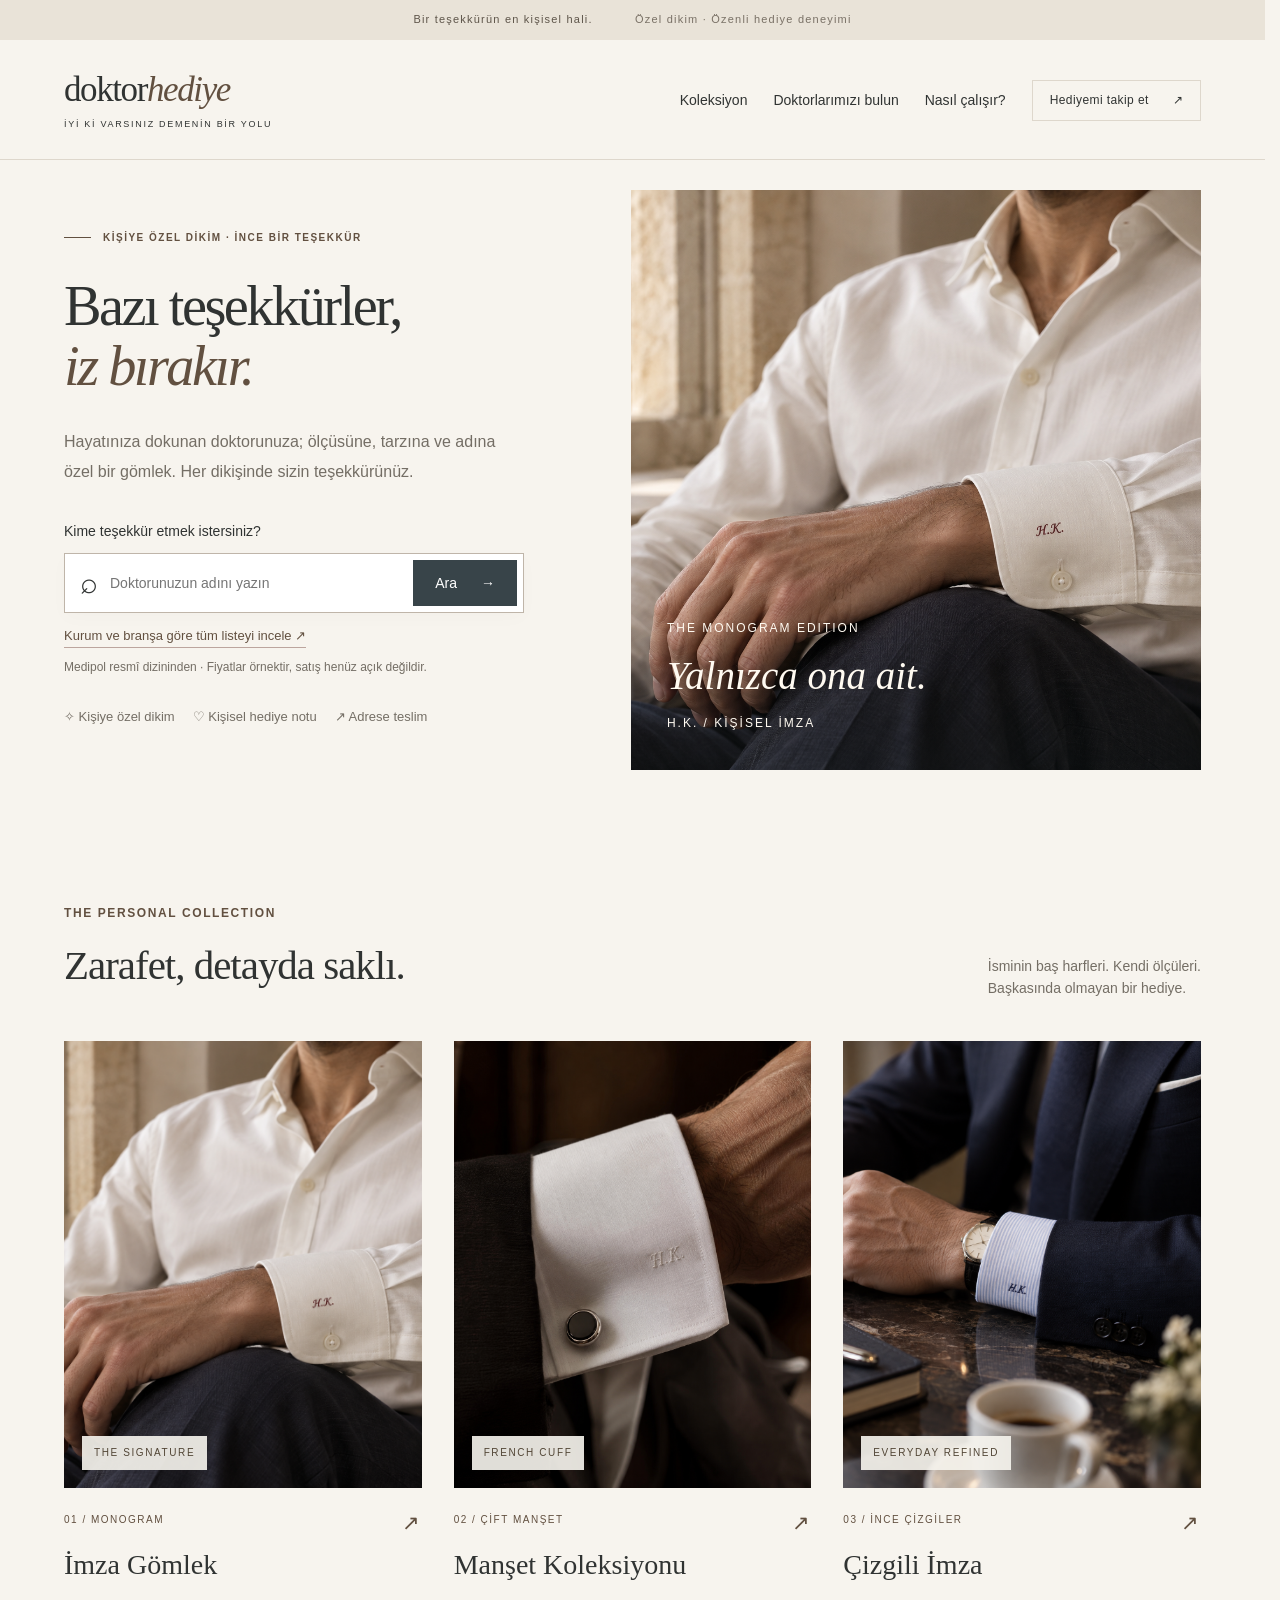
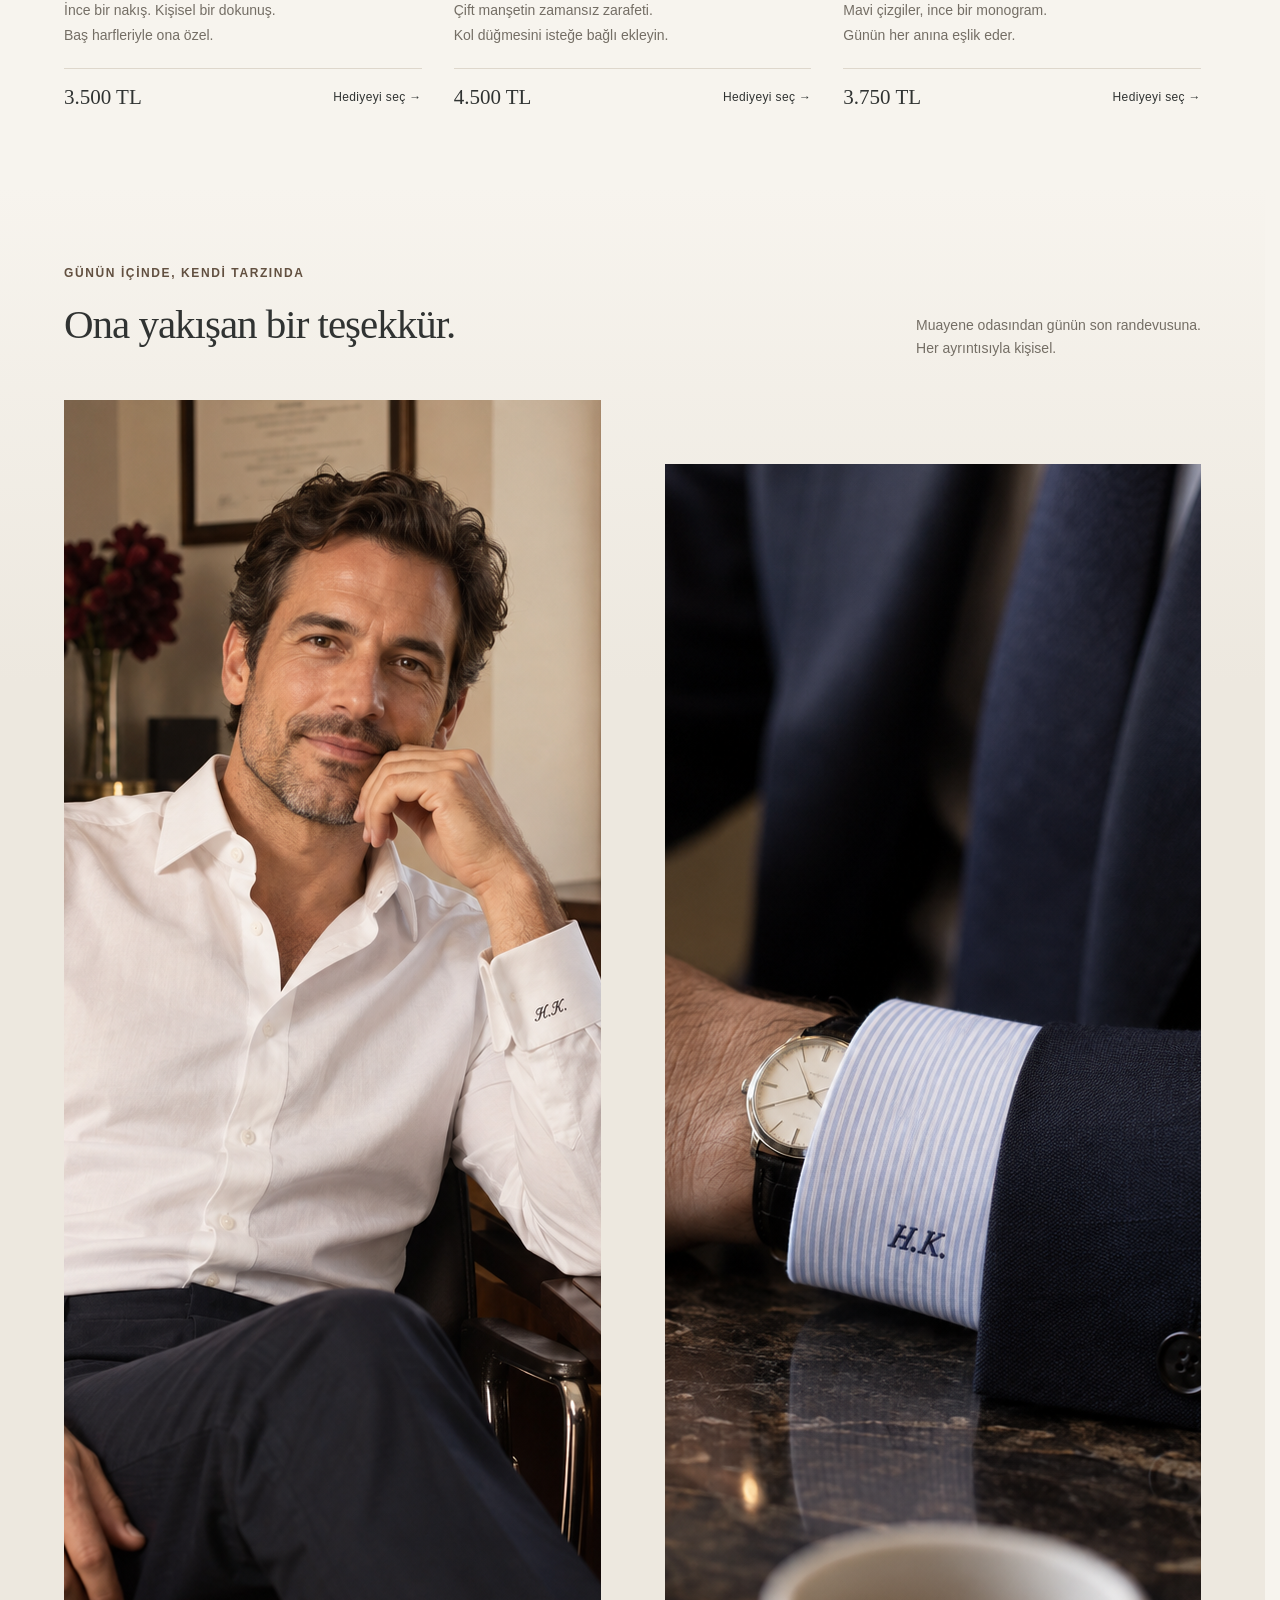
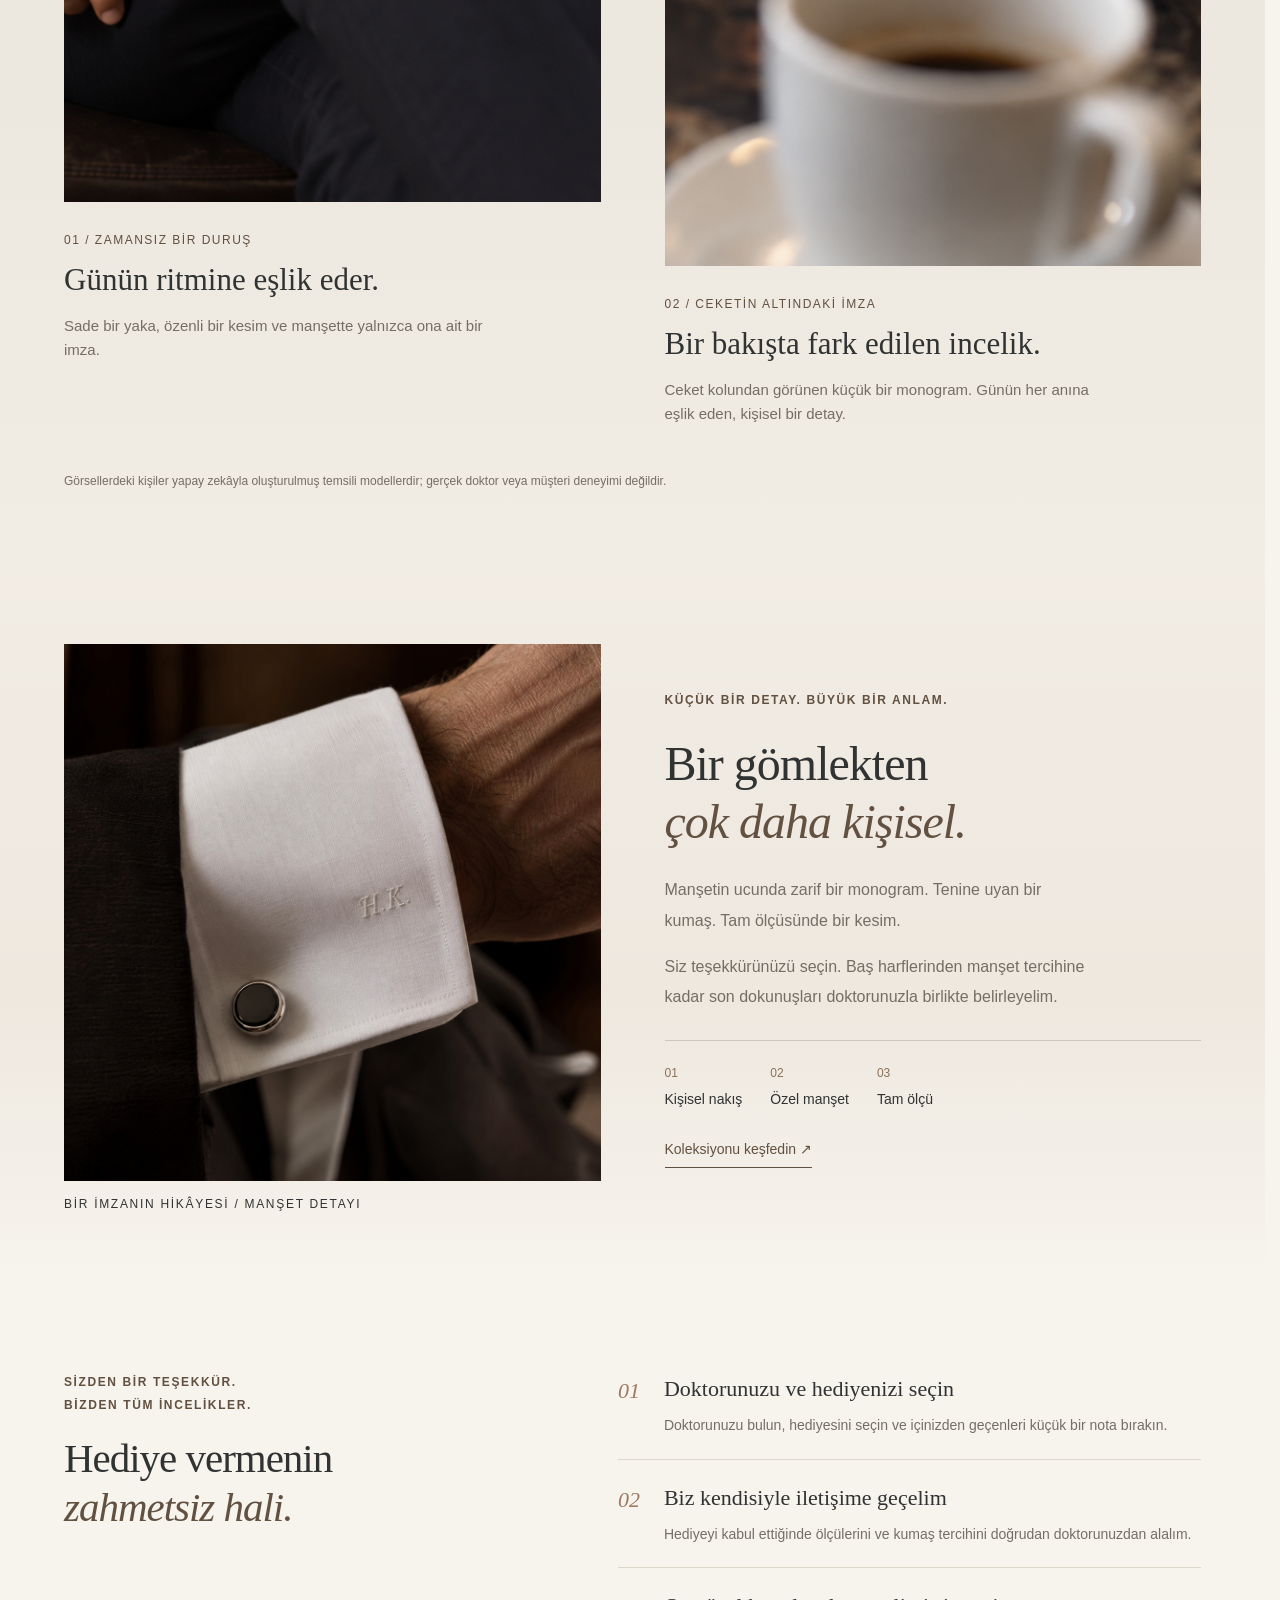
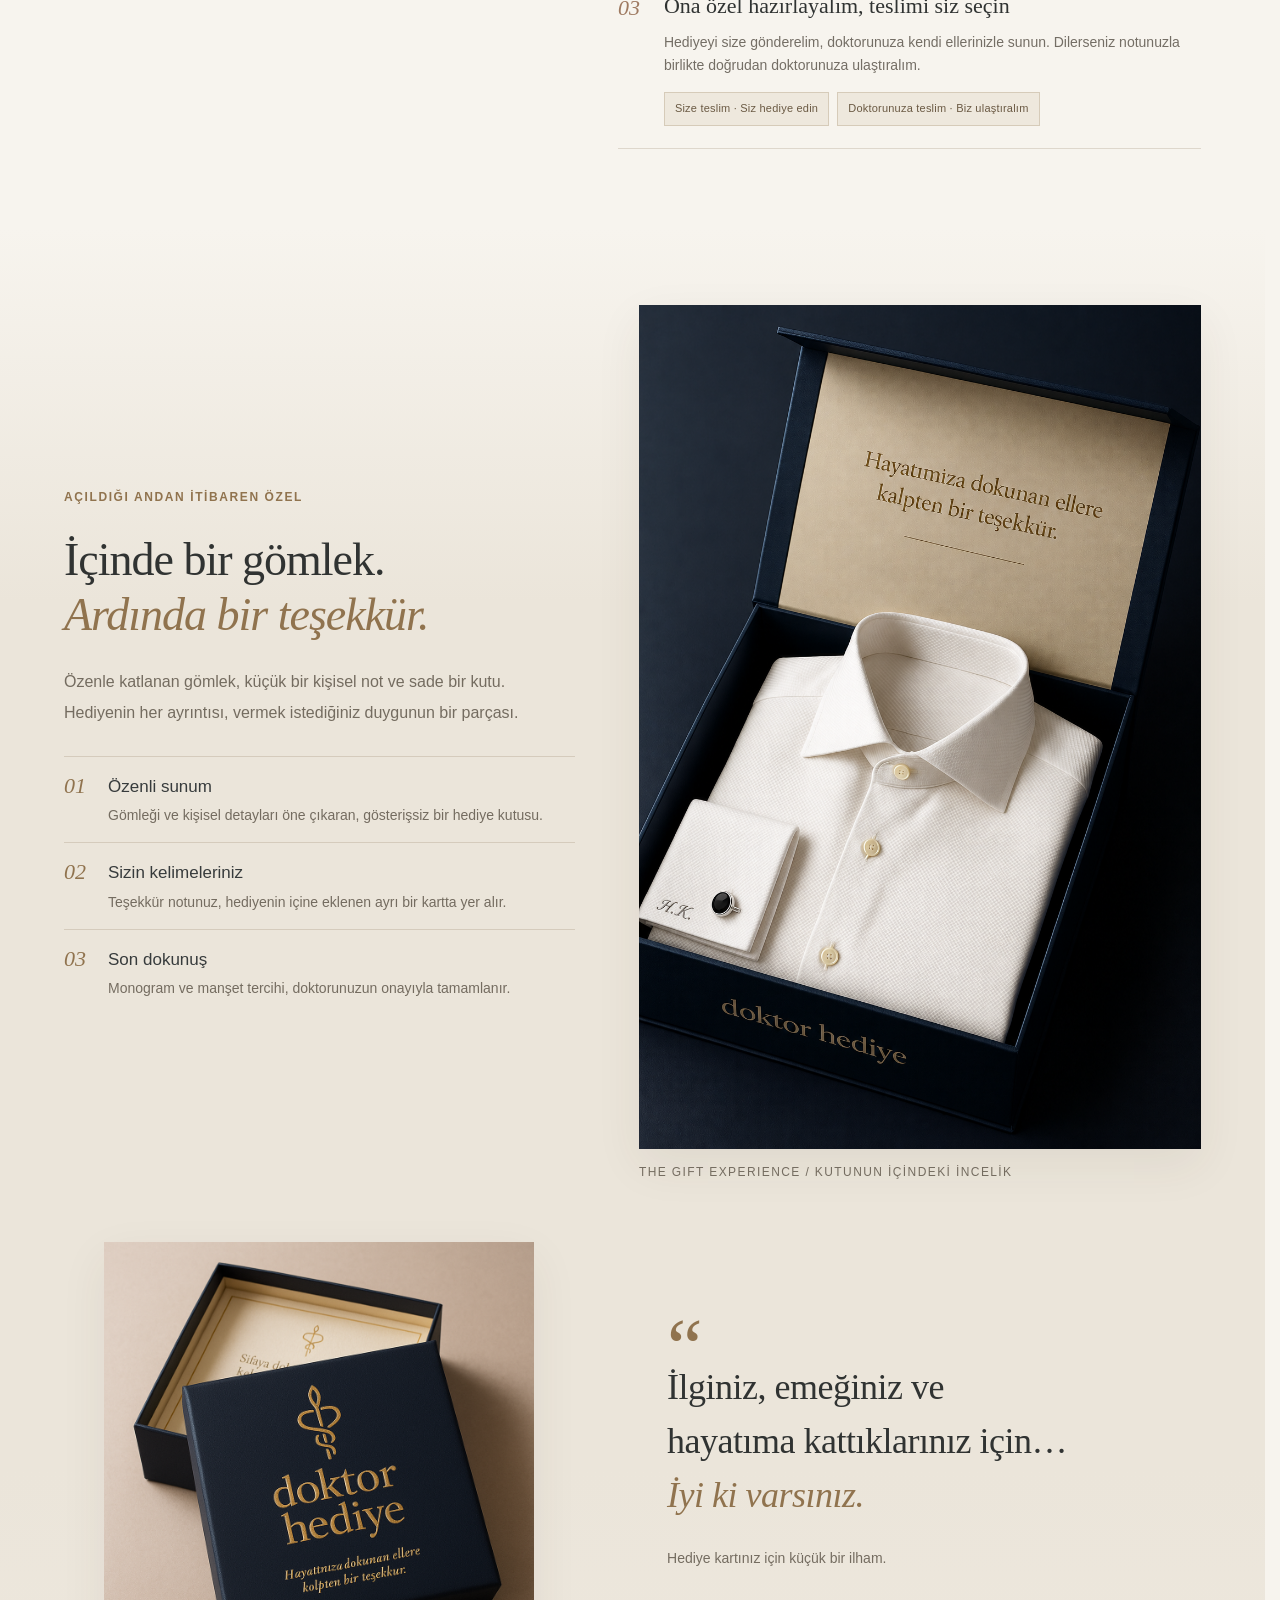
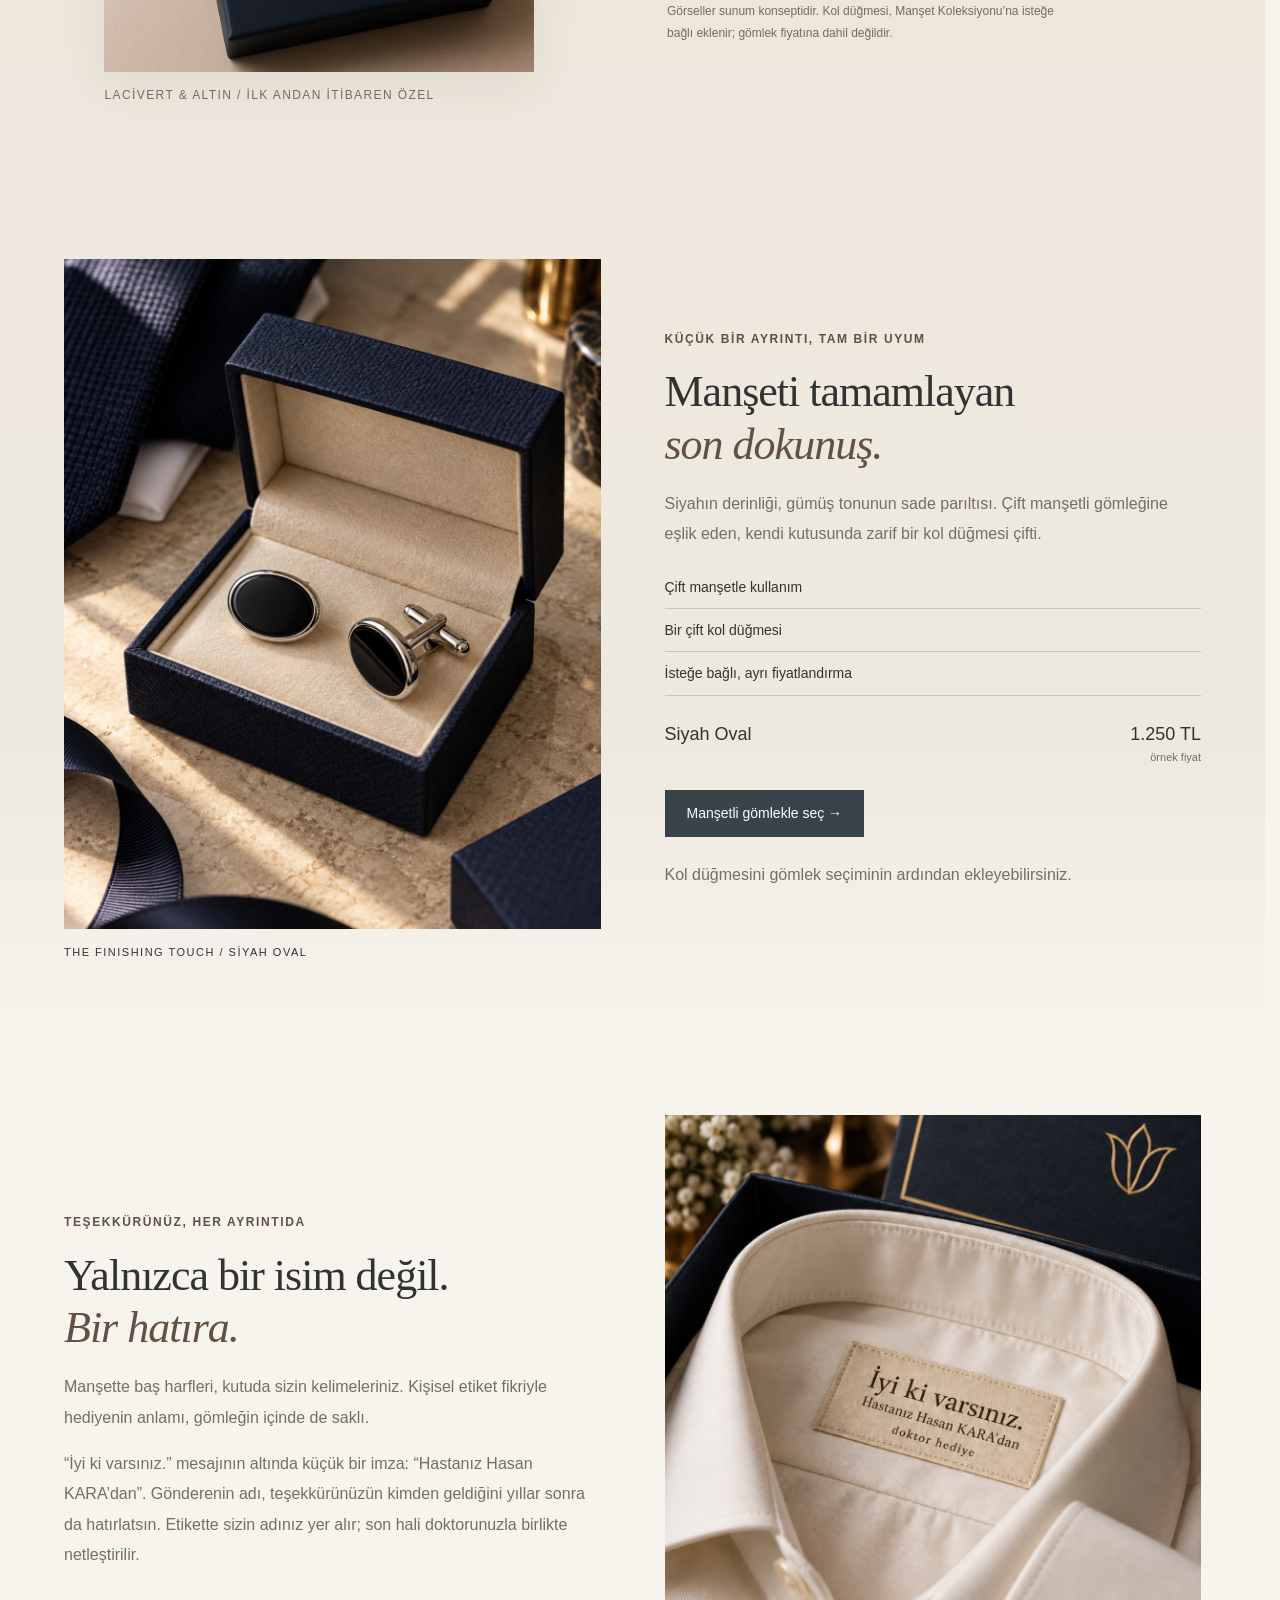
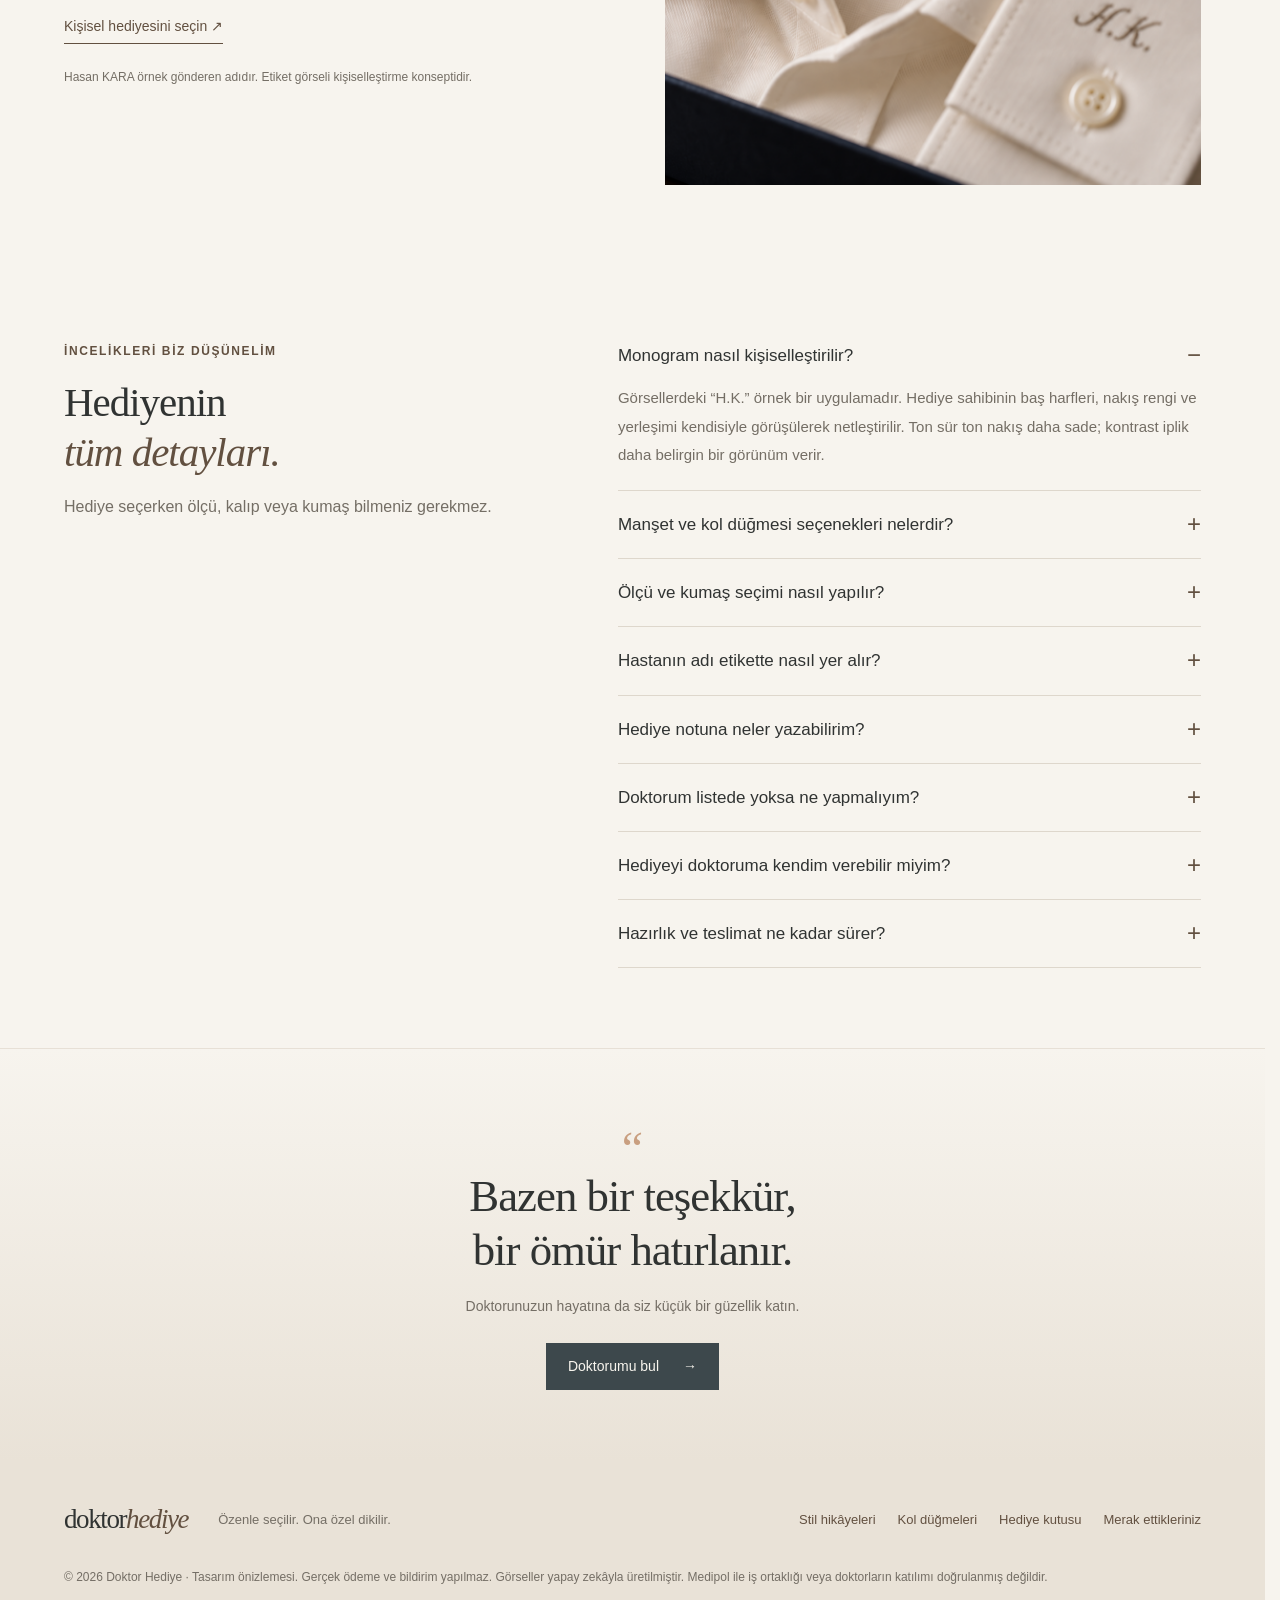
==== commit 25a1869d: "Add sender or doctor delivery options" ====
--- a/index.html
+++ b/index.html
@@ -1,9 +1,9 @@
-<!doctype html><html lang="tr"><head><meta charset="UTF-8"><meta name="viewport" content="width=device-width,initial-scale=1"><title>Doktor Hediye — Özenle seçilir. Ona özel dikilir.</title><meta name="description" content="Doktorunuza kişiye özel dikim bir teşekkür. Doktorunuzu seçin, hediyenizi belirleyin, kişisel notunuzu ekleyin."><link rel="icon" href="data:image/svg+xml,%3Csvg xmlns='http://www.w3.org/2000/svg' viewBox='0 0 64 64'%3E%3Crect width='64' height='64' rx='16' fill='%23532432'/%3E%3Ctext x='12' y='43' font-family='Georgia' font-size='36' fill='%23faf6ef'%3Edh%3C/text%3E%3C/svg%3E"><link rel="stylesheet" href="style.css?v=premium-4"></head><body>
+<!doctype html><html lang="tr"><head><meta charset="UTF-8"><meta name="viewport" content="width=device-width,initial-scale=1"><title>Doktor Hediye — Özenle seçilir. Ona özel dikilir.</title><meta name="description" content="Doktorunuza kişiye özel dikim bir teşekkür. Doktorunuzu seçin, hediyenizi belirleyin, kişisel notunuzu ekleyin."><link rel="icon" href="data:image/svg+xml,%3Csvg xmlns='http://www.w3.org/2000/svg' viewBox='0 0 64 64'%3E%3Crect width='64' height='64' rx='16' fill='%23532432'/%3E%3Ctext x='12' y='43' font-family='Georgia' font-size='36' fill='%23faf6ef'%3Edh%3C/text%3E%3C/svg%3E"><link rel="stylesheet" href="style.css?v=delivery-1"></head><body>
 <div class="topline">Bir teşekkürün en kişisel hali. <span>Özel dikim · Özenli hediye deneyimi</span></div>
 <header><a class="brand" href="#" aria-label="Doktor Hediye ana sayfa">doktor<span>hediye</span><small>İYİ Kİ VARSINIZ DEMENİN BİR YOLU</small></a><nav aria-label="Ana menü"><a href="#koleksiyon">Koleksiyon</a><a href="doktorlar.html">Doktorlarımızı bulun</a><a href="#nasil">Nasıl çalışır?</a><button class="navbutton" id="track">Hediyemi takip et <span>↗</span></button></nav></header>
 <main><section class="hero"><div class="hero-copy"><div class="eyebrow"><span class="line"></span> KİŞİYE ÖZEL DİKİM · İNCE BİR TEŞEKKÜR</div><h1>Bazı teşekkürler,<br><em>iz bırakır.</em></h1><p>Hayatınıza dokunan doktorunuza; ölçüsüne, tarzına ve adına özel bir gömlek. Her dikişinde sizin teşekkürünüz.</p><div class="finder"><label for="doctor">Kime teşekkür etmek istersiniz?</label><div class="searchbox"><span aria-hidden="true">⌕</span><input id="doctor" autocomplete="off" placeholder="Doktorunuzun adını yazın" aria-controls="results" aria-expanded="false"><button id="search" aria-label="Doktor ara">Ara <span>→</span></button></div><div id="results" class="results" hidden></div><div id="selected" class="selected" aria-live="polite"></div><a class="directory-shortcut" href="doktorlar.html">Kurum ve branşa göre tüm listeyi incele ↗</a><small>Medipol resmî dizininden · Fiyatlar örnektir, satış henüz açık değildir.</small></div><div class="hero-details"><span>✧ Kişiye özel dikim</span><span>♡ Kişisel hediye notu</span><span>↗ Adrese teslim</span></div></div><div class="hero-image"><img class="hero-photo" src="assets/signature-natural.png" alt="Doğal gün ışığında H.K. işlemeli, küçük düğmeli özel dikim gömlek" width="1536" height="1024" fetchpriority="high"><div class="image-caption"><span>THE MONOGRAM EDITION</span><strong>Yalnızca ona ait.</strong><span>H.K. / KİŞİSEL İMZA</span></div></div></section>
 <section id="koleksiyon" class="collection"><div class="section-top"><div><div class="eyebrow">THE PERSONAL COLLECTION</div><h2>Zarafet, detayda saklı.</h2></div><p>İsminin baş harfleri. Kendi ölçüleri.<br>Başkasında olmayan bir hediye.</p></div><div class="products"><button class="product" data-product="0"><div class="product-photo"><img src="assets/signature-natural.png" alt="Ekru gömlek manşetinde hafif italik bordo H.K. nakışı" loading="lazy" width="1536" height="1024"><span class="product-tag">THE SIGNATURE</span></div><div class="product-info"><div class="product-top"><span>01 / MONOGRAM</span><span>↗</span></div><h3>İmza Gömlek</h3><p>İnce bir nakış. Kişisel bir dokunuş.<br>Baş harfleriyle ona özel.</p><div class="product-bottom"><strong>3.500 TL</strong><span>Hediyeyi seç →</span></div></div></button><button class="product" data-product="1"><div class="product-photo"><img src="assets/french-cuff.png" alt="Gümüş ve siyah kol düğmeli beyaz çift manşet, ton sür ton H.K. nakışı" loading="lazy" width="1122" height="1402"><span class="product-tag">FRENCH CUFF</span></div><div class="product-info"><div class="product-top"><span>02 / ÇİFT MANŞET</span><span>↗</span></div><h3>Manşet Koleksiyonu</h3><p>Çift manşetin zamansız zarafeti.<br>Kol düğmesini isteğe bağlı ekleyin.</p><div class="product-bottom"><strong>4.500 TL</strong><span>Hediyeyi seç →</span></div></div></button><button class="product" data-product="2"><div class="product-photo"><img src="assets/blue-stripe.png" alt="Lacivert ceket altında H.K. nakışlı mavi ince çizgili gömlek kolu" loading="lazy" width="1122" height="1402"><span class="product-tag">EVERYDAY REFINED</span></div><div class="product-info"><div class="product-top"><span>03 / İNCE ÇİZGİLER</span><span>↗</span></div><h3>Çizgili İmza</h3><p>Mavi çizgiler, ince bir monogram.<br>Günün her anına eşlik eder.</p><div class="product-bottom"><strong>3.750 TL</strong><span>Hediyeyi seç →</span></div></div></button></div></section>
-<section class="wear-editorial" id="stil"><div class="section-top"><div><div class="eyebrow">GÜNÜN İÇİNDE, KENDİ TARZINDA</div><h2>Ona yakışan bir teşekkür.</h2></div><p>Muayene odasından günün son randevusuna.<br>Her ayrıntısıyla kişisel.</p></div><div class="wear-grid"><figure class="wear-card"><img src="assets/doctor-man.png" alt="Beyaz özel dikim gömleğiyle zarif bir çalışma odasında erkek doktor temsili" width="1122" height="1402" loading="lazy"><figcaption><span>01 / ZAMANSIZ BİR DURUŞ</span><h3>Günün ritmine eşlik eder.</h3><p>Sade bir yaka, özenli bir kesim ve manşette yalnızca ona ait bir imza.</p></figcaption></figure><figure class="wear-card"><img src="assets/blue-stripe.png" alt="Lacivert ceket altında H.K. işlemeli çizgili gömleğin giyilmiş manşet detayı" width="1122" height="1402" loading="lazy"><figcaption><span>02 / CEKETİN ALTINDAKİ İMZA</span><h3>Bir bakışta fark edilen incelik.</h3><p>Ceket kolundan görünen küçük bir monogram. Günün her anına eşlik eden, kişisel bir detay.</p></figcaption></figure></div><p class="editorial-note">Görsellerdeki kişiler yapay zekâyla oluşturulmuş temsili modellerdir; gerçek doktor veya müşteri deneyimi değildir.</p></section><section class="atelier"><div class="atelier-film"><img src="assets/french-cuff.png" alt="Özel dikim beyaz gömlekte çift manşet ve kol düğmesi detayı" width="1122" height="1402" loading="lazy"><span class="film-caption">BİR İMZANIN HİKÂYESİ / MANŞET DETAYI</span></div><div class="atelier-copy"><div class="eyebrow">KÜÇÜK BİR DETAY. BÜYÜK BİR ANLAM.</div><h2>Bir gömlekten<br><em>çok daha kişisel.</em></h2><p>Manşetin ucunda zarif bir monogram. Tenine uyan bir kumaş. Tam ölçüsünde bir kesim.</p><p>Siz teşekkürünüzü seçin. Baş harflerinden manşet tercihine kadar son dokunuşları doktorunuzla birlikte belirleyelim.</p><div class="atelier-facts"><span>01 <b>Kişisel nakış</b></span><span>02 <b>Özel manşet</b></span><span>03 <b>Tam ölçü</b></span></div><a href="#koleksiyon" class="text-link">Koleksiyonu keşfedin ↗</a></div></section><section id="nasil" class="how"><div class="how-title"><div class="eyebrow">SİZDEN BİR TEŞEKKÜR.<br>BİZDEN TÜM İNCELİKLER.</div><h2>Hediye vermenin<br><em>zahmetsiz hali.</em></h2></div><div class="steps"><article><span>01</span><div><h3>Doktorunuzu ve hediyenizi seçin</h3><p>Doktorunuzu bulun, hediyesini seçin ve içinizden geçenleri küçük bir nota bırakın.</p></div></article><article><span>02</span><div><h3>Biz kendisiyle iletişime geçelim</h3><p>Hediyeyi kabul ettiğinde ölçülerini ve kumaş tercihini doğrudan doktorunuzdan alalım.</p></div></article><article><span>03</span><div><h3>Ona özel hazırlayıp ulaştıralım</h3><p>Hediyesini notunuzla birlikte gönderelim. Teslim edildiğinde sizi haberdar edelim.</p></div></article></div></section>
-<section class="gift-editorial" id="hediye-kutusu"><div class="gift-story"><div class="eyebrow">AÇILDIĞI ANDAN İTİBAREN ÖZEL</div><h2>İçinde bir gömlek.<br><em>Ardında bir teşekkür.</em></h2><p>Özenle katlanan gömlek, küçük bir kişisel not ve sade bir kutu. Hediyenin her ayrıntısı, vermek istediğiniz duygunun bir parçası.</p><div class="gift-points"><div><span>01</span><p><strong>Özenli sunum</strong>Gömleği ve kişisel detayları öne çıkaran, gösterişsiz bir hediye kutusu.</p></div><div><span>02</span><p><strong>Sizin kelimeleriniz</strong>Teşekkür notunuz, hediyenin içine eklenen ayrı bir kartta yer alır.</p></div><div><span>03</span><p><strong>Son dokunuş</strong>Monogram ve manşet tercihi, doktorunuzun onayıyla tamamlanır.</p></div></div></div><figure class="open-gift"><img src="assets/gift-navy-cuff.png" alt="Lacivert kutuda H.K. işlemeli çift manşet gömlek ve görünür siyah kol düğmesi" loading="lazy" width="1024" height="1536"><figcaption>THE GIFT EXPERIENCE / KUTUNUN İÇİNDEKİ İNCELİK</figcaption></figure><figure class="closed-gift"><img src="assets/gift-navy-lid.png" alt="Altın baskılı doktor hediye logolu lacivert hediye kutusu" loading="lazy" width="1122" height="1402"><figcaption>LACİVERT & ALTIN / İLK ANDAN İTİBAREN ÖZEL</figcaption></figure><div class="gift-quote"><span>“</span><blockquote>İlginiz, emeğiniz ve<br>hayatıma kattıklarınız için…<br><em>İyi ki varsınız.</em></blockquote><p>Hediye kartınız için küçük bir ilham.</p><small>Görseller sunum konseptidir. Kol düğmesi, Manşet Koleksiyonu’na isteğe bağlı eklenir; gömlek fiyatına dahil değildir.</small></div></section><section class="accessory-editorial" id="kol-dugmesi"><figure><img src="assets/cufflinks.png" alt="Lacivert kutuda gümüş tonlu siyah oval kol düğmesi çifti" width="1122" height="1402" loading="lazy"><figcaption>THE FINISHING TOUCH / SİYAH OVAL</figcaption></figure><div><div class="eyebrow">KÜÇÜK BİR AYRINTI, TAM BİR UYUM</div><h2>Manşeti tamamlayan<br><em>son dokunuş.</em></h2><p>Siyahın derinliği, gümüş tonunun sade parıltısı. Çift manşetli gömleğine eşlik eden, kendi kutusunda zarif bir kol düğmesi çifti.</p><ul class="accessory-facts"><li>Çift manşetle kullanım</li><li>Bir çift kol düğmesi</li><li>İsteğe bağlı, ayrı fiyatlandırma</li></ul><div class="accessory-price">Siyah Oval <strong>1.250 TL <small>örnek fiyat</small></strong></div><button class="primary" data-product="1">Manşetli gömlekle seç →</button><p class="editorial-note">Kol düğmesini gömlek seçiminin ardından ekleyebilirsiniz.</p></div></section><section class="label-editorial"><div><div class="eyebrow">TEŞEKKÜRÜNÜZ, HER AYRINTIDA</div><h2>Yalnızca bir isim değil.<br><em>Bir hatıra.</em></h2><p>Manşette baş harfleri, kutuda sizin kelimeleriniz. Kişisel etiket fikriyle hediyenin anlamı, gömleğin içinde de saklı.</p><p>“İyi ki varsınız.” mesajının altında küçük bir imza: “Hastanız Hasan KARA’dan”. Gönderenin adı, teşekkürünüzün kimden geldiğini yıllar sonra da hatırlatsın. Etikette sizin adınız yer alır; son hali doktorunuzla birlikte netleştirilir.</p><a href="#koleksiyon" class="text-link">Kişisel hediyesini seçin ↗</a><small>Hasan KARA örnek gönderen adıdır. Etiket görseli kişiselleştirme konseptidir.</small></div><figure><img src="assets/personal-label-sender.png" alt="İyi ki varsınız mesajı altında Hastanız Hasan KARA’dan yazılı kişisel etiket" width="1122" height="1402" loading="lazy"></figure></section><section class="detail-guide" id="detaylar"><div class="detail-heading"><div class="eyebrow">İNCELİKLERİ BİZ DÜŞÜNELİM</div><h2>Hediyenin<br><em>tüm detayları.</em></h2><p>Hediye seçerken ölçü, kalıp veya kumaş bilmeniz gerekmez.</p></div><div class="detail-accordions"><details open><summary>Monogram nasıl kişiselleştirilir?</summary><p>Görsellerdeki “H.K.” örnek bir uygulamadır. Hediye sahibinin baş harfleri, nakış rengi ve yerleşimi kendisiyle görüşülerek netleştirilir. Ton sür ton nakış daha sade; kontrast iplik daha belirgin bir görünüm verir.</p></details><details><summary>Manşet ve kol düğmesi seçenekleri nelerdir?</summary><p>İmza Gömlek düğmeli klasik manşetlidir. Manşet Koleksiyonu ise kol düğmesiyle kullanılan çift manşete sahiptir. Bu modeli seçtiğinizde Siyah Oval kol düğmesini bir çift olarak ekleyebilirsiniz. Ek ürün varsayılan olarak seçili değildir; seçildiğinde örnek 1.250 TL bedeli toplamda ayrı gösterilir. Kendi kol düğmesi kullanılacaksa eklemeden devam edilebilir.</p></details><details><summary>Ölçü ve kumaş seçimi nasıl yapılır?</summary><p>Doktorunuz hediyeyi kabul ettikten sonra ölçü alma adımları paylaşılır. Kumaş, yaka ve kesim tercihleri doğrudan kendisiyle belirlenir. Böylece hediyeyi alan kişinin doktorun bedenini veya adresini bilmesi gerekmez.</p></details><details><summary>Hastanın adı etikette nasıl yer alır?</summary><p>Teşekkür mesajının altına küçük ve zarif bir satırla gönderenin adı eklenebilir. Örneğin: “İyi ki varsınız.” altında “Hastanız Hasan KARA’dan”. Böylece hediye, kimden geldiğini hatırlatan kişisel bir hatıraya dönüşür. Görseldeki ad örnektir; sizin adınız ve etiket metni hazırlık aşamasında doğrulanır.</p></details><details><summary>Hediye notuna neler yazabilirim?</summary><p>İçinizden gelen birkaç cümle yeterli. Adınız ve teşekkür mesajınız hediyeye eşlik eder. Notunuzu hediye seçiminin ardından ekleyebilirsiniz; özel sağlık bilgilerini yazmanız gerekmez.</p></details><details><summary>Doktorum listede yoksa ne yapmalıyım?</summary><p>İlk dizin Medipol kaynaklarıyla sınırlı. İsim görünmüyorsa benzer isimli başka bir doktoru seçmeyin. Gerçek satış öncesinde yeni doktor ekleme ve kurum doğrulama süreci açılacaktır.</p></details><details><summary>Hazırlık ve teslimat ne kadar sürer?</summary><p>Özel dikim, doktorunuzun ölçü ve tercihleri netleştikten sonra başlar. Hazırlık ve teslimat süresi, satışa açılacak ürün için ayrıca belirtilecektir. Bu önizlemede sipariş, ödeme veya kargo işlemi yapılmaz.</p></details></div></section><section class="closing"><span>“</span><h2>Bazen bir teşekkür,<br>bir ömür hatırlanır.</h2><p>Doktorunuzun hayatına da siz küçük bir güzellik katın.</p><a class="primary" href="#doctor">Doktorumu bul <span>→</span></a></section></main>
+<section class="wear-editorial" id="stil"><div class="section-top"><div><div class="eyebrow">GÜNÜN İÇİNDE, KENDİ TARZINDA</div><h2>Ona yakışan bir teşekkür.</h2></div><p>Muayene odasından günün son randevusuna.<br>Her ayrıntısıyla kişisel.</p></div><div class="wear-grid"><figure class="wear-card"><img src="assets/doctor-man.png" alt="Beyaz özel dikim gömleğiyle zarif bir çalışma odasında erkek doktor temsili" width="1122" height="1402" loading="lazy"><figcaption><span>01 / ZAMANSIZ BİR DURUŞ</span><h3>Günün ritmine eşlik eder.</h3><p>Sade bir yaka, özenli bir kesim ve manşette yalnızca ona ait bir imza.</p></figcaption></figure><figure class="wear-card"><img src="assets/blue-stripe.png" alt="Lacivert ceket altında H.K. işlemeli çizgili gömleğin giyilmiş manşet detayı" width="1122" height="1402" loading="lazy"><figcaption><span>02 / CEKETİN ALTINDAKİ İMZA</span><h3>Bir bakışta fark edilen incelik.</h3><p>Ceket kolundan görünen küçük bir monogram. Günün her anına eşlik eden, kişisel bir detay.</p></figcaption></figure></div><p class="editorial-note">Görsellerdeki kişiler yapay zekâyla oluşturulmuş temsili modellerdir; gerçek doktor veya müşteri deneyimi değildir.</p></section><section class="atelier"><div class="atelier-film"><img src="assets/french-cuff.png" alt="Özel dikim beyaz gömlekte çift manşet ve kol düğmesi detayı" width="1122" height="1402" loading="lazy"><span class="film-caption">BİR İMZANIN HİKÂYESİ / MANŞET DETAYI</span></div><div class="atelier-copy"><div class="eyebrow">KÜÇÜK BİR DETAY. BÜYÜK BİR ANLAM.</div><h2>Bir gömlekten<br><em>çok daha kişisel.</em></h2><p>Manşetin ucunda zarif bir monogram. Tenine uyan bir kumaş. Tam ölçüsünde bir kesim.</p><p>Siz teşekkürünüzü seçin. Baş harflerinden manşet tercihine kadar son dokunuşları doktorunuzla birlikte belirleyelim.</p><div class="atelier-facts"><span>01 <b>Kişisel nakış</b></span><span>02 <b>Özel manşet</b></span><span>03 <b>Tam ölçü</b></span></div><a href="#koleksiyon" class="text-link">Koleksiyonu keşfedin ↗</a></div></section><section id="nasil" class="how"><div class="how-title"><div class="eyebrow">SİZDEN BİR TEŞEKKÜR.<br>BİZDEN TÜM İNCELİKLER.</div><h2>Hediye vermenin<br><em>zahmetsiz hali.</em></h2></div><div class="steps"><article><span>01</span><div><h3>Doktorunuzu ve hediyenizi seçin</h3><p>Doktorunuzu bulun, hediyesini seçin ve içinizden geçenleri küçük bir nota bırakın.</p></div></article><article><span>02</span><div><h3>Biz kendisiyle iletişime geçelim</h3><p>Hediyeyi kabul ettiğinde ölçülerini ve kumaş tercihini doğrudan doktorunuzdan alalım.</p></div></article><article><span>03</span><div><h3>Ona özel hazırlayalım, teslimi siz seçin</h3><p>Hediyeyi size gönderelim, doktorunuza kendi ellerinizle sunun. Dilerseniz notunuzla birlikte doğrudan doktorunuza ulaştıralım.</p><div class="delivery-paths"><span>Size teslim · Siz hediye edin</span><span>Doktorunuza teslim · Biz ulaştıralım</span></div></div></article></div></section>
+<section class="gift-editorial" id="hediye-kutusu"><div class="gift-story"><div class="eyebrow">AÇILDIĞI ANDAN İTİBAREN ÖZEL</div><h2>İçinde bir gömlek.<br><em>Ardında bir teşekkür.</em></h2><p>Özenle katlanan gömlek, küçük bir kişisel not ve sade bir kutu. Hediyenin her ayrıntısı, vermek istediğiniz duygunun bir parçası.</p><div class="gift-points"><div><span>01</span><p><strong>Özenli sunum</strong>Gömleği ve kişisel detayları öne çıkaran, gösterişsiz bir hediye kutusu.</p></div><div><span>02</span><p><strong>Sizin kelimeleriniz</strong>Teşekkür notunuz, hediyenin içine eklenen ayrı bir kartta yer alır.</p></div><div><span>03</span><p><strong>Son dokunuş</strong>Monogram ve manşet tercihi, doktorunuzun onayıyla tamamlanır.</p></div></div></div><figure class="open-gift"><img src="assets/gift-navy-cuff.png" alt="Lacivert kutuda H.K. işlemeli çift manşet gömlek ve görünür siyah kol düğmesi" loading="lazy" width="1024" height="1536"><figcaption>THE GIFT EXPERIENCE / KUTUNUN İÇİNDEKİ İNCELİK</figcaption></figure><figure class="closed-gift"><img src="assets/gift-navy-lid.png" alt="Altın baskılı doktor hediye logolu lacivert hediye kutusu" loading="lazy" width="1122" height="1402"><figcaption>LACİVERT & ALTIN / İLK ANDAN İTİBAREN ÖZEL</figcaption></figure><div class="gift-quote"><span>“</span><blockquote>İlginiz, emeğiniz ve<br>hayatıma kattıklarınız için…<br><em>İyi ki varsınız.</em></blockquote><p>Hediye kartınız için küçük bir ilham.</p><small>Görseller sunum konseptidir. Kol düğmesi, Manşet Koleksiyonu’na isteğe bağlı eklenir; gömlek fiyatına dahil değildir.</small></div></section><section class="accessory-editorial" id="kol-dugmesi"><figure><img src="assets/cufflinks.png" alt="Lacivert kutuda gümüş tonlu siyah oval kol düğmesi çifti" width="1122" height="1402" loading="lazy"><figcaption>THE FINISHING TOUCH / SİYAH OVAL</figcaption></figure><div><div class="eyebrow">KÜÇÜK BİR AYRINTI, TAM BİR UYUM</div><h2>Manşeti tamamlayan<br><em>son dokunuş.</em></h2><p>Siyahın derinliği, gümüş tonunun sade parıltısı. Çift manşetli gömleğine eşlik eden, kendi kutusunda zarif bir kol düğmesi çifti.</p><ul class="accessory-facts"><li>Çift manşetle kullanım</li><li>Bir çift kol düğmesi</li><li>İsteğe bağlı, ayrı fiyatlandırma</li></ul><div class="accessory-price">Siyah Oval <strong>1.250 TL <small>örnek fiyat</small></strong></div><button class="primary" data-product="1">Manşetli gömlekle seç →</button><p class="editorial-note">Kol düğmesini gömlek seçiminin ardından ekleyebilirsiniz.</p></div></section><section class="label-editorial"><div><div class="eyebrow">TEŞEKKÜRÜNÜZ, HER AYRINTIDA</div><h2>Yalnızca bir isim değil.<br><em>Bir hatıra.</em></h2><p>Manşette baş harfleri, kutuda sizin kelimeleriniz. Kişisel etiket fikriyle hediyenin anlamı, gömleğin içinde de saklı.</p><p>“İyi ki varsınız.” mesajının altında küçük bir imza: “Hastanız Hasan KARA’dan”. Gönderenin adı, teşekkürünüzün kimden geldiğini yıllar sonra da hatırlatsın. Etikette sizin adınız yer alır; son hali doktorunuzla birlikte netleştirilir.</p><a href="#koleksiyon" class="text-link">Kişisel hediyesini seçin ↗</a><small>Hasan KARA örnek gönderen adıdır. Etiket görseli kişiselleştirme konseptidir.</small></div><figure><img src="assets/personal-label-sender.png" alt="İyi ki varsınız mesajı altında Hastanız Hasan KARA’dan yazılı kişisel etiket" width="1122" height="1402" loading="lazy"></figure></section><section class="detail-guide" id="detaylar"><div class="detail-heading"><div class="eyebrow">İNCELİKLERİ BİZ DÜŞÜNELİM</div><h2>Hediyenin<br><em>tüm detayları.</em></h2><p>Hediye seçerken ölçü, kalıp veya kumaş bilmeniz gerekmez.</p></div><div class="detail-accordions"><details open><summary>Monogram nasıl kişiselleştirilir?</summary><p>Görsellerdeki “H.K.” örnek bir uygulamadır. Hediye sahibinin baş harfleri, nakış rengi ve yerleşimi kendisiyle görüşülerek netleştirilir. Ton sür ton nakış daha sade; kontrast iplik daha belirgin bir görünüm verir.</p></details><details><summary>Manşet ve kol düğmesi seçenekleri nelerdir?</summary><p>İmza Gömlek düğmeli klasik manşetlidir. Manşet Koleksiyonu ise kol düğmesiyle kullanılan çift manşete sahiptir. Bu modeli seçtiğinizde Siyah Oval kol düğmesini bir çift olarak ekleyebilirsiniz. Ek ürün varsayılan olarak seçili değildir; seçildiğinde örnek 1.250 TL bedeli toplamda ayrı gösterilir. Kendi kol düğmesi kullanılacaksa eklemeden devam edilebilir.</p></details><details><summary>Ölçü ve kumaş seçimi nasıl yapılır?</summary><p>Doktorunuz hediyeyi kabul ettikten sonra ölçü alma adımları paylaşılır. Kumaş, yaka ve kesim tercihleri doğrudan kendisiyle belirlenir. Hediyeyi siz teslim edecekseniz paket sizin adresinize gönderilir. Doğrudan doktorunuza gönderim seçerseniz teslimat adresini kendisinden alırız; doktorunuzun bedenini veya adresini bilmeniz gerekmez.</p></details><details><summary>Hastanın adı etikette nasıl yer alır?</summary><p>Teşekkür mesajının altına küçük ve zarif bir satırla gönderenin adı eklenebilir. Örneğin: “İyi ki varsınız.” altında “Hastanız Hasan KARA’dan”. Böylece hediye, kimden geldiğini hatırlatan kişisel bir hatıraya dönüşür. Görseldeki ad örnektir; sizin adınız ve etiket metni hazırlık aşamasında doğrulanır.</p></details><details><summary>Hediye notuna neler yazabilirim?</summary><p>İçinizden gelen birkaç cümle yeterli. Adınız ve teşekkür mesajınız hediyeye eşlik eder. Notunuzu hediye seçiminin ardından ekleyebilirsiniz; özel sağlık bilgilerini yazmanız gerekmez.</p></details><details><summary>Doktorum listede yoksa ne yapmalıyım?</summary><p>İlk dizin Medipol kaynaklarıyla sınırlı. İsim görünmüyorsa benzer isimli başka bir doktoru seçmeyin. Gerçek satış öncesinde yeni doktor ekleme ve kurum doğrulama süreci açılacaktır.</p></details><details><summary>Hediyeyi doktoruma kendim verebilir miyim?</summary><p>Evet. Sipariş sırasında “Bana gönderin, ben hediye edeyim” seçeneğini seçebilirsiniz. Doktorunuzla ölçü ve tercihlerini netleştirdikten sonra ona özel dikilen gömleği, hediye kutusu ve notunuzla sizin adresinize göndeririz. “Doğrudan doktoruma gönderin” seçeneğinde ise paketi doktorunuzun onayladığı adrese ulaştırırız. Her iki seçenekte de kargo teslimi gerçekleştiğinde sizi haberdar ederiz.</p></details><details><summary>Hazırlık ve teslimat ne kadar sürer?</summary><p>Özel dikim, doktorunuzun ölçü ve tercihleri netleştikten sonra başlar. Hazırlık ve teslimat süresi, satışa açılacak ürün için ayrıca belirtilecektir. Bu önizlemede sipariş, ödeme veya kargo işlemi yapılmaz.</p></details></div></section><section class="closing"><span>“</span><h2>Bazen bir teşekkür,<br>bir ömür hatırlanır.</h2><p>Doktorunuzun hayatına da siz küçük bir güzellik katın.</p><a class="primary" href="#doctor">Doktorumu bul <span>→</span></a></section></main>
 <footer><a class="brand" href="#">doktor<span>hediye</span></a><p>Özenle seçilir. Ona özel dikilir.</p><div class="footer-links"><a href="#stil">Stil hikâyeleri</a><a href="#kol-dugmesi">Kol düğmeleri</a><a href="#hediye-kutusu">Hediye kutusu</a><a href="#detaylar">Merak ettikleriniz</a></div><small>© 2026 Doktor Hediye · Tasarım önizlemesi. Gerçek ödeme ve bildirim yapılmaz. Görseller yapay zekâyla üretilmiştir. Medipol ile iş ortaklığı veya doktorların katılımı doğrulanmış değildir.</small></footer>
 <dialog id="flow"><button class="close" aria-label="Kapat">×</button><div id="flowbody"></div></dialog><script src="app.js?v=premium-4"></script></body></html>
--- a/style.css
+++ b/style.css
@@ -31,3 +31,4 @@
 @media(max-width:760px){header{flex-wrap:nowrap;padding-block:23px}.brand{font-size:28px}.brand small{font-size:7px;letter-spacing:1.4px}nav>a{display:none}.navbutton{font-size:11px;padding:9px}.navbutton span{margin-left:4px}.hero{display:grid;grid-template-columns:minmax(0,1fr);padding:14px var(--gutter) 45px;gap:26px}.hero-copy{padding:20px 0 0}.hero h1{font-size:clamp(42px,8.5vw,56px);letter-spacing:-1.8px}.hero .finder{max-width:none}.hero-image{min-height:350px;aspect-ratio:1.1}.image-caption{left:24px;bottom:24px}.image-caption strong{font-size:30px}.hero-details{font-size:11px}.section-top{flex-direction:column;align-items:flex-start;gap:10px}.products{grid-template-columns:minmax(0,1fr);gap:40px}.product-photo{aspect-ratio:1}.product h3{font-size:29px}.wear-grid,.atelier,.gift-editorial,.accessory-editorial,.label-editorial,.how,.detail-guide{grid-template-columns:minmax(0,1fr);gap:32px}.how,.detail-guide{padding-block:56px}.wear-card:nth-child(2){padding-top:0}.gift-quote{padding-inline:0}.gift-editorial .open-gift img{aspect-ratio:4/5}.accessory-dialog #flowbody{grid-template-columns:minmax(0,1fr)}dialog.accessory-dialog{width:calc(100% - 24px);max-height:calc(100dvh - 24px)}.accessory-preview{min-height:0;height:200px}.accessory-preview>img{object-position:center 48%}.accessory-preview-caption{left:24px;bottom:22px;gap:8px}.accessory-preview-caption strong{font-size:25px}.accessory-panel{padding:28px 23px 24px}.accessory-panel h2{font-size:34px}.premium-options .premium-choice{padding:14px 10px;gap:9px}.premium-choice b{font-size:11px}.footer-links{margin-left:0}}
 @media(max-width:380px){header{gap:10px}.brand{font-size:24px}.brand small{font-size:6px}.navbutton span{display:none}.hero h1{font-size:40px}.premium-choice strong{font-size:12px}.premium-choice small{font-size:9px}.accessory-panel{padding-inline:18px}}
 @media(max-width:760px){.hero-image{width:100%;min-height:0;height:clamp(320px,90vw,480px);aspect-ratio:auto}}
+.delivery-paths{display:flex;flex-wrap:wrap;gap:8px;margin-top:16px}.delivery-paths span{font-size:11px;letter-spacing:.02em;border:1px solid #d6cbb9;background:#eee8dd;color:#6a5943;padding:7px 10px}
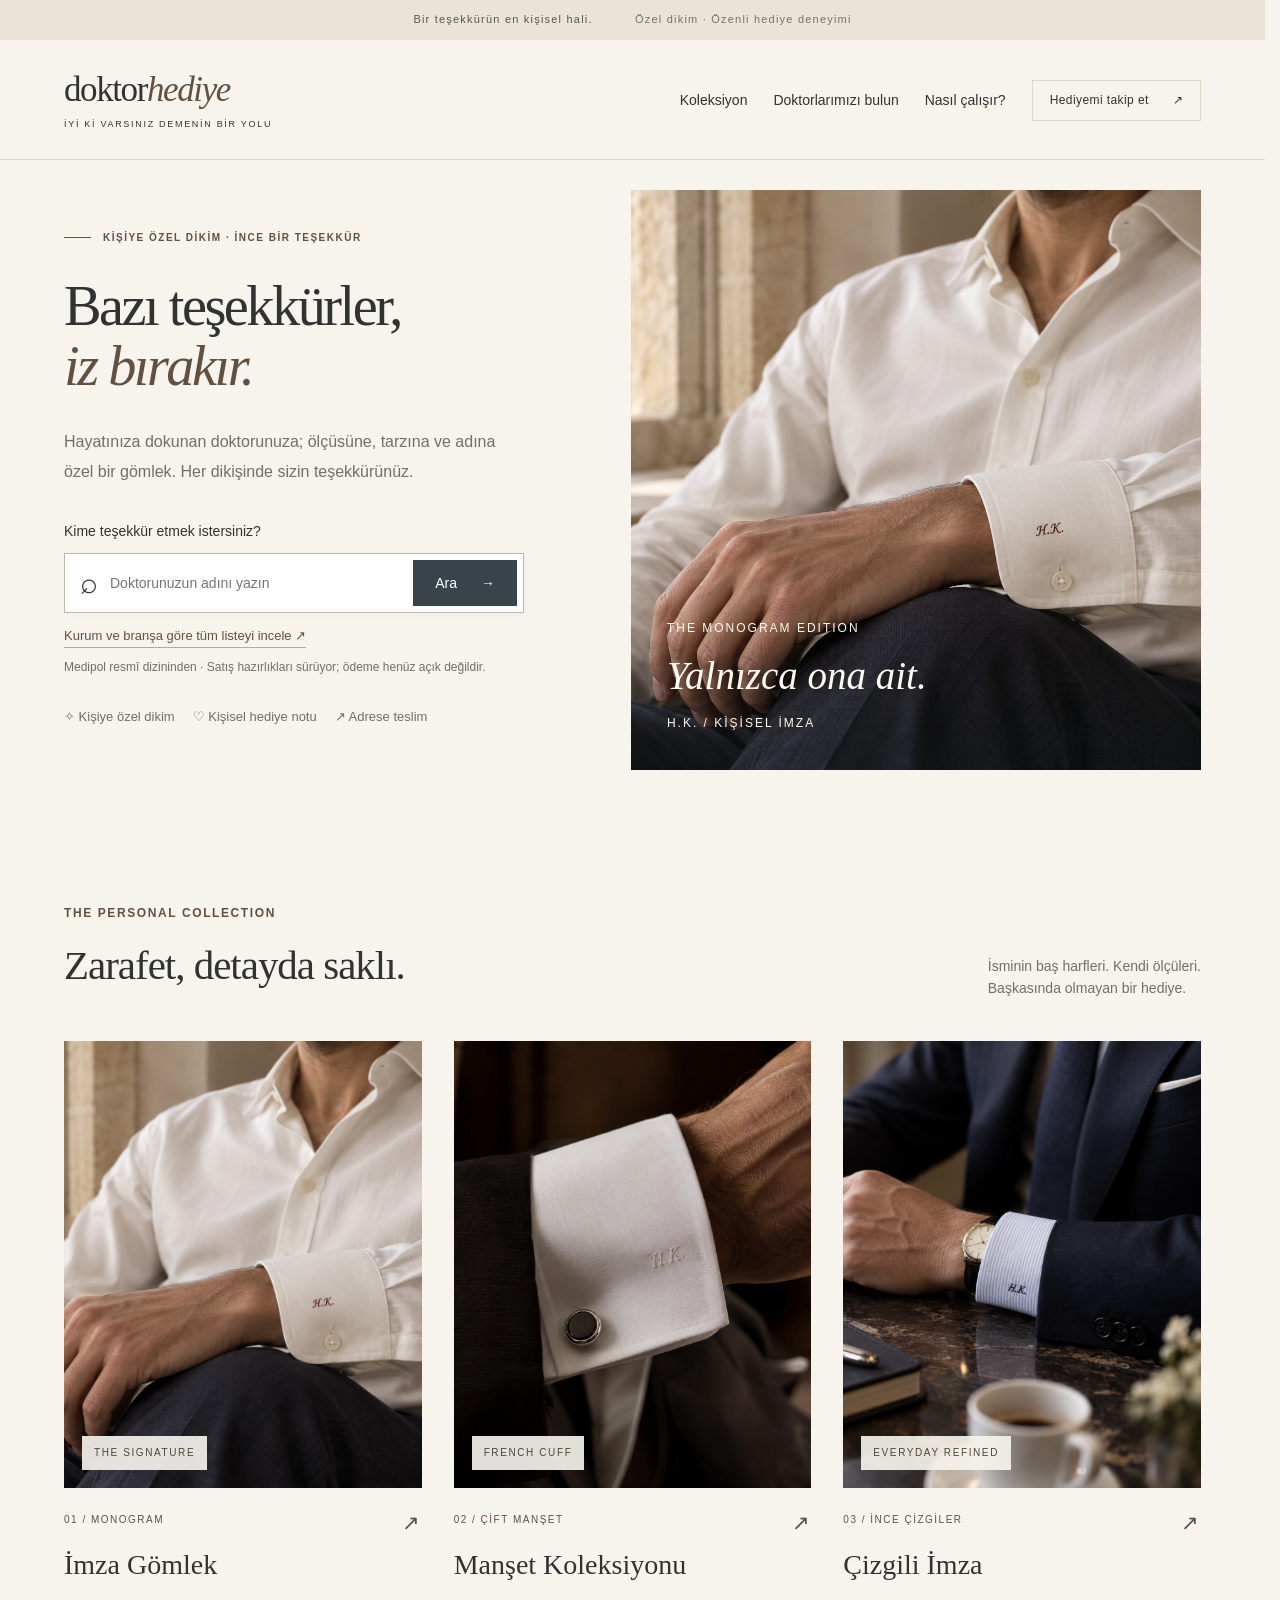
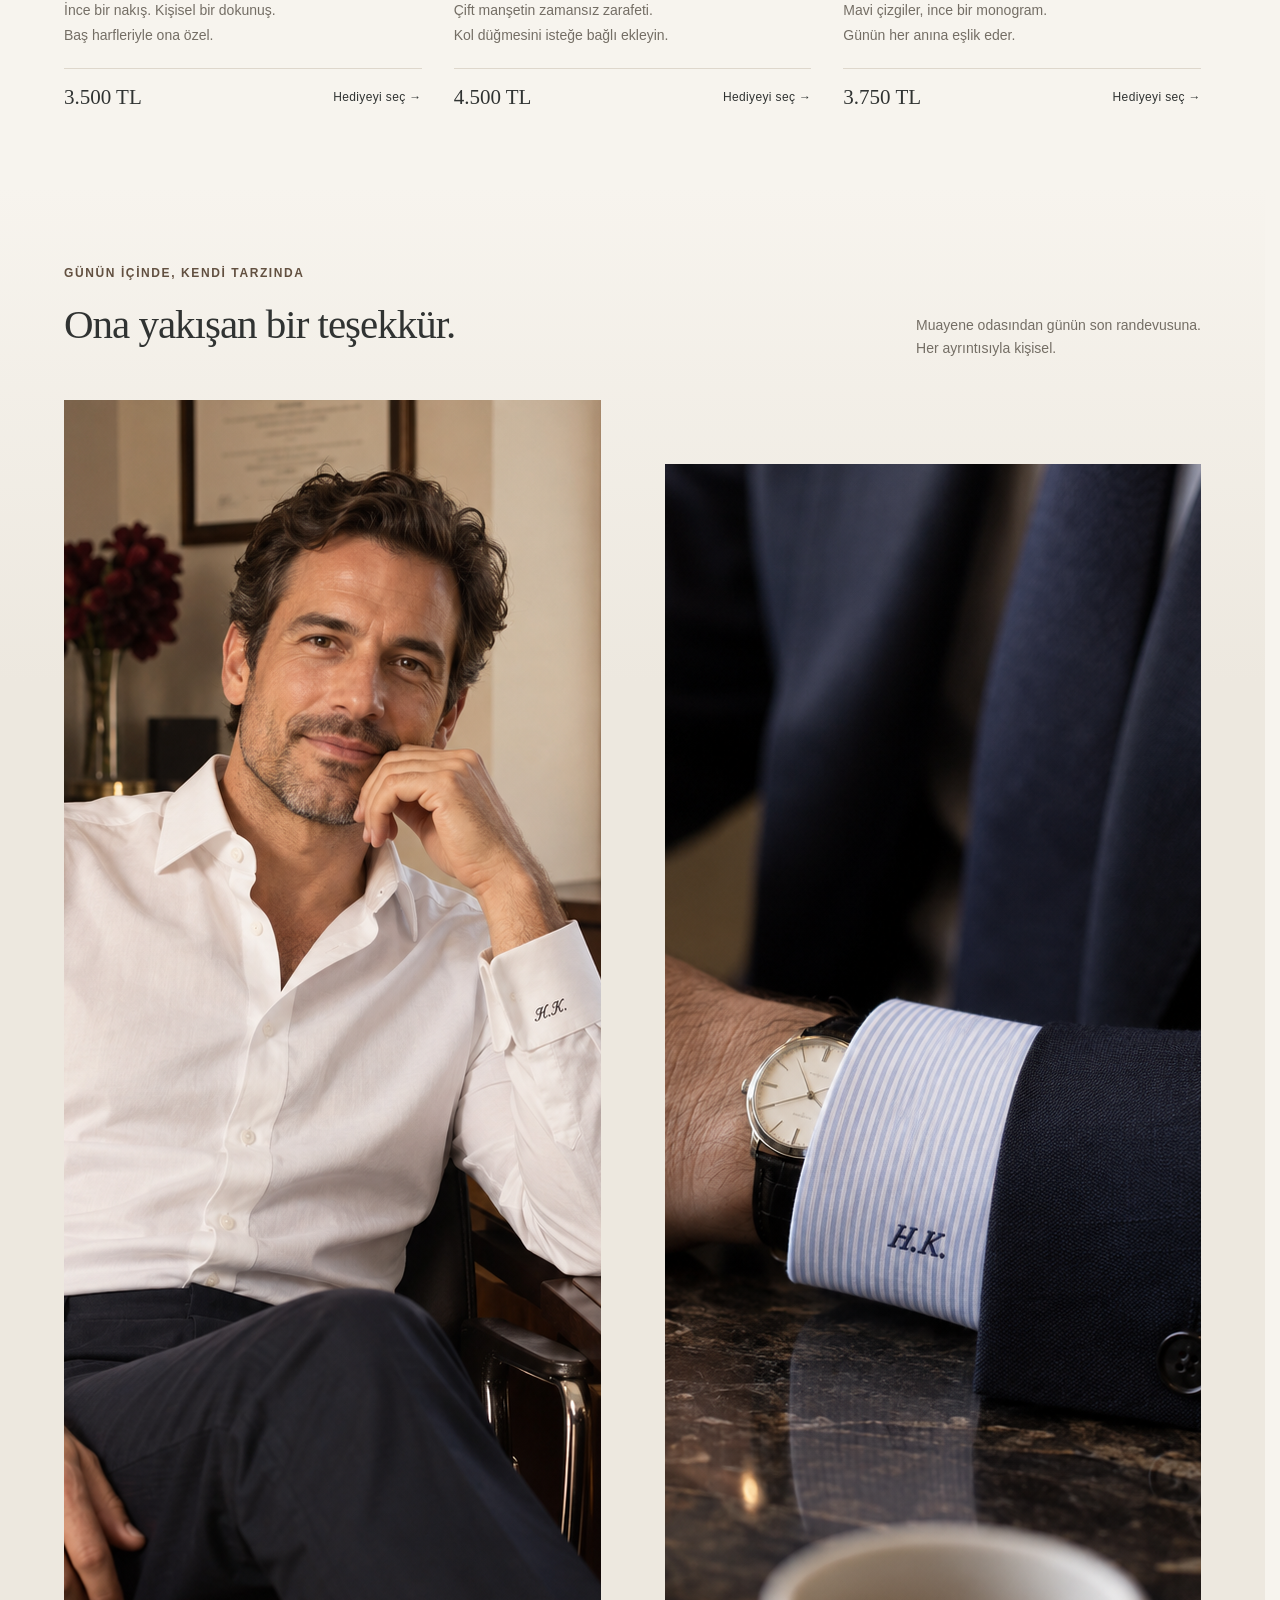
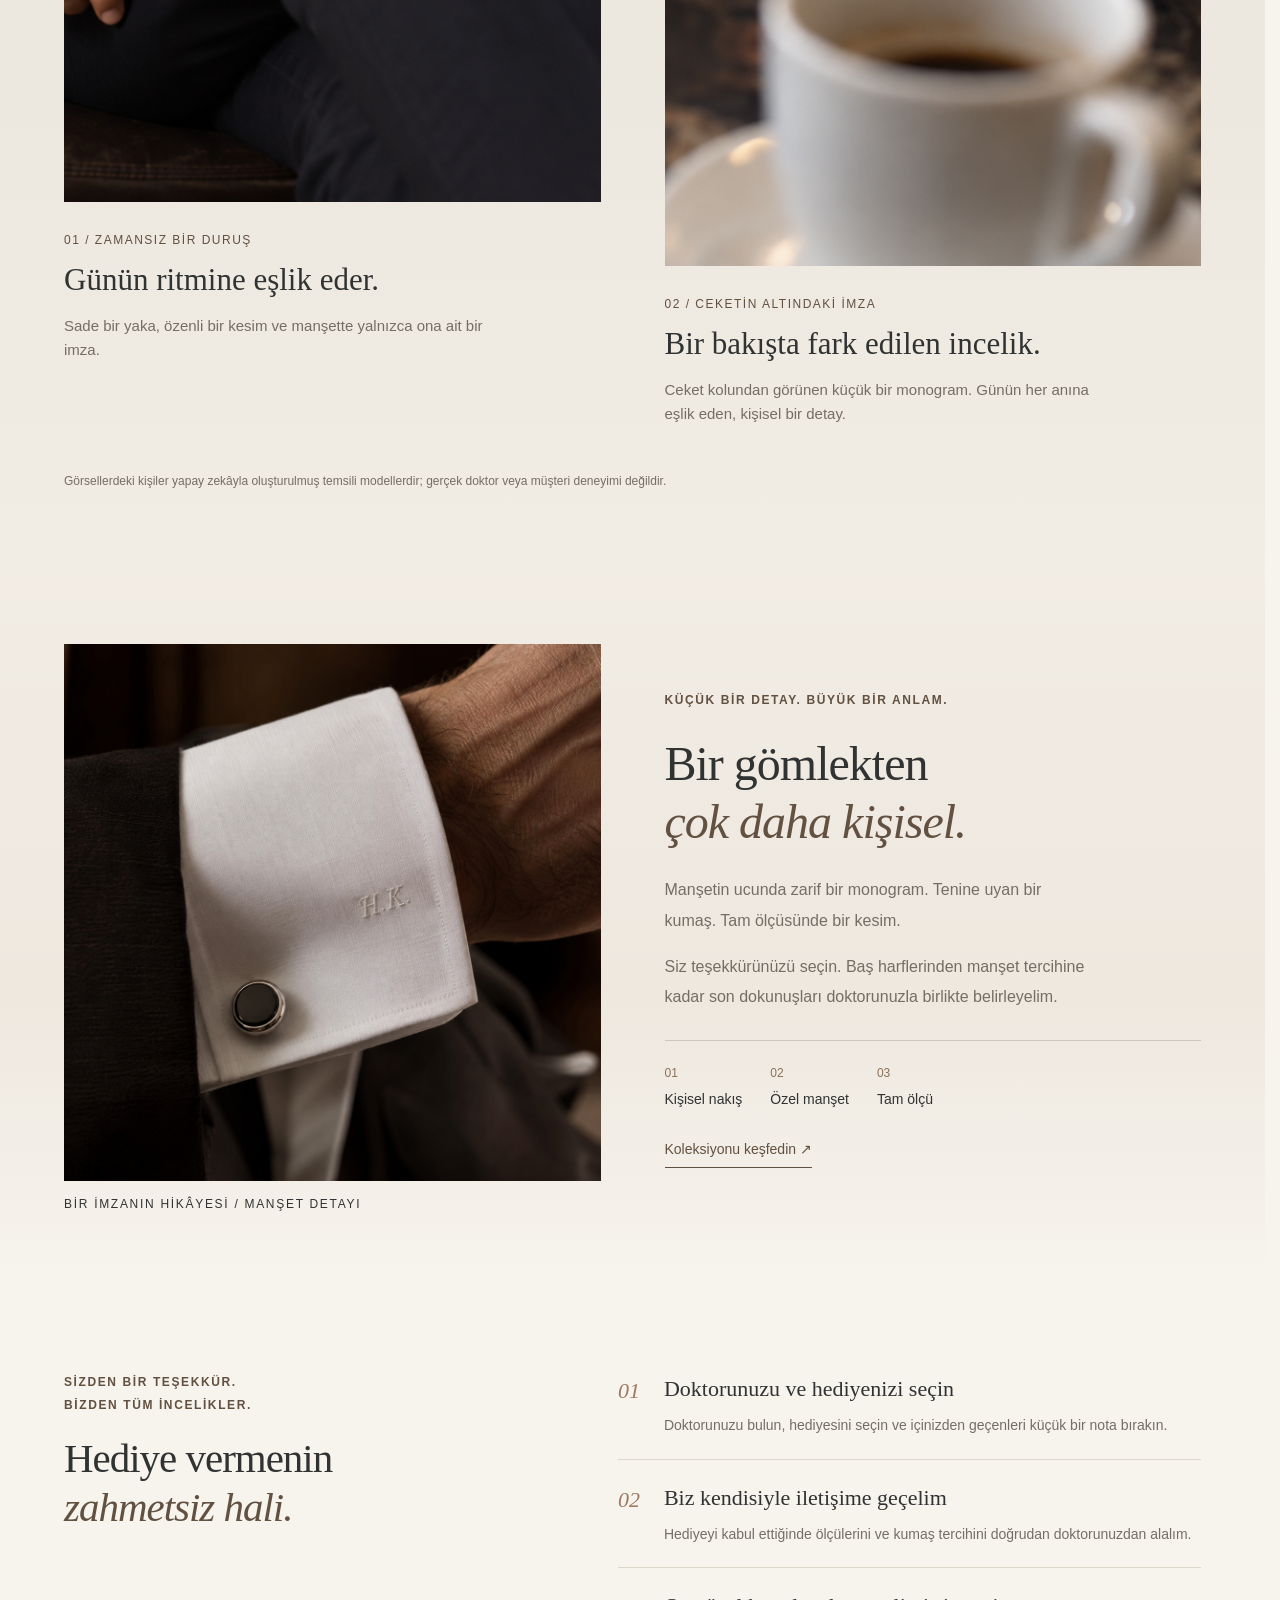
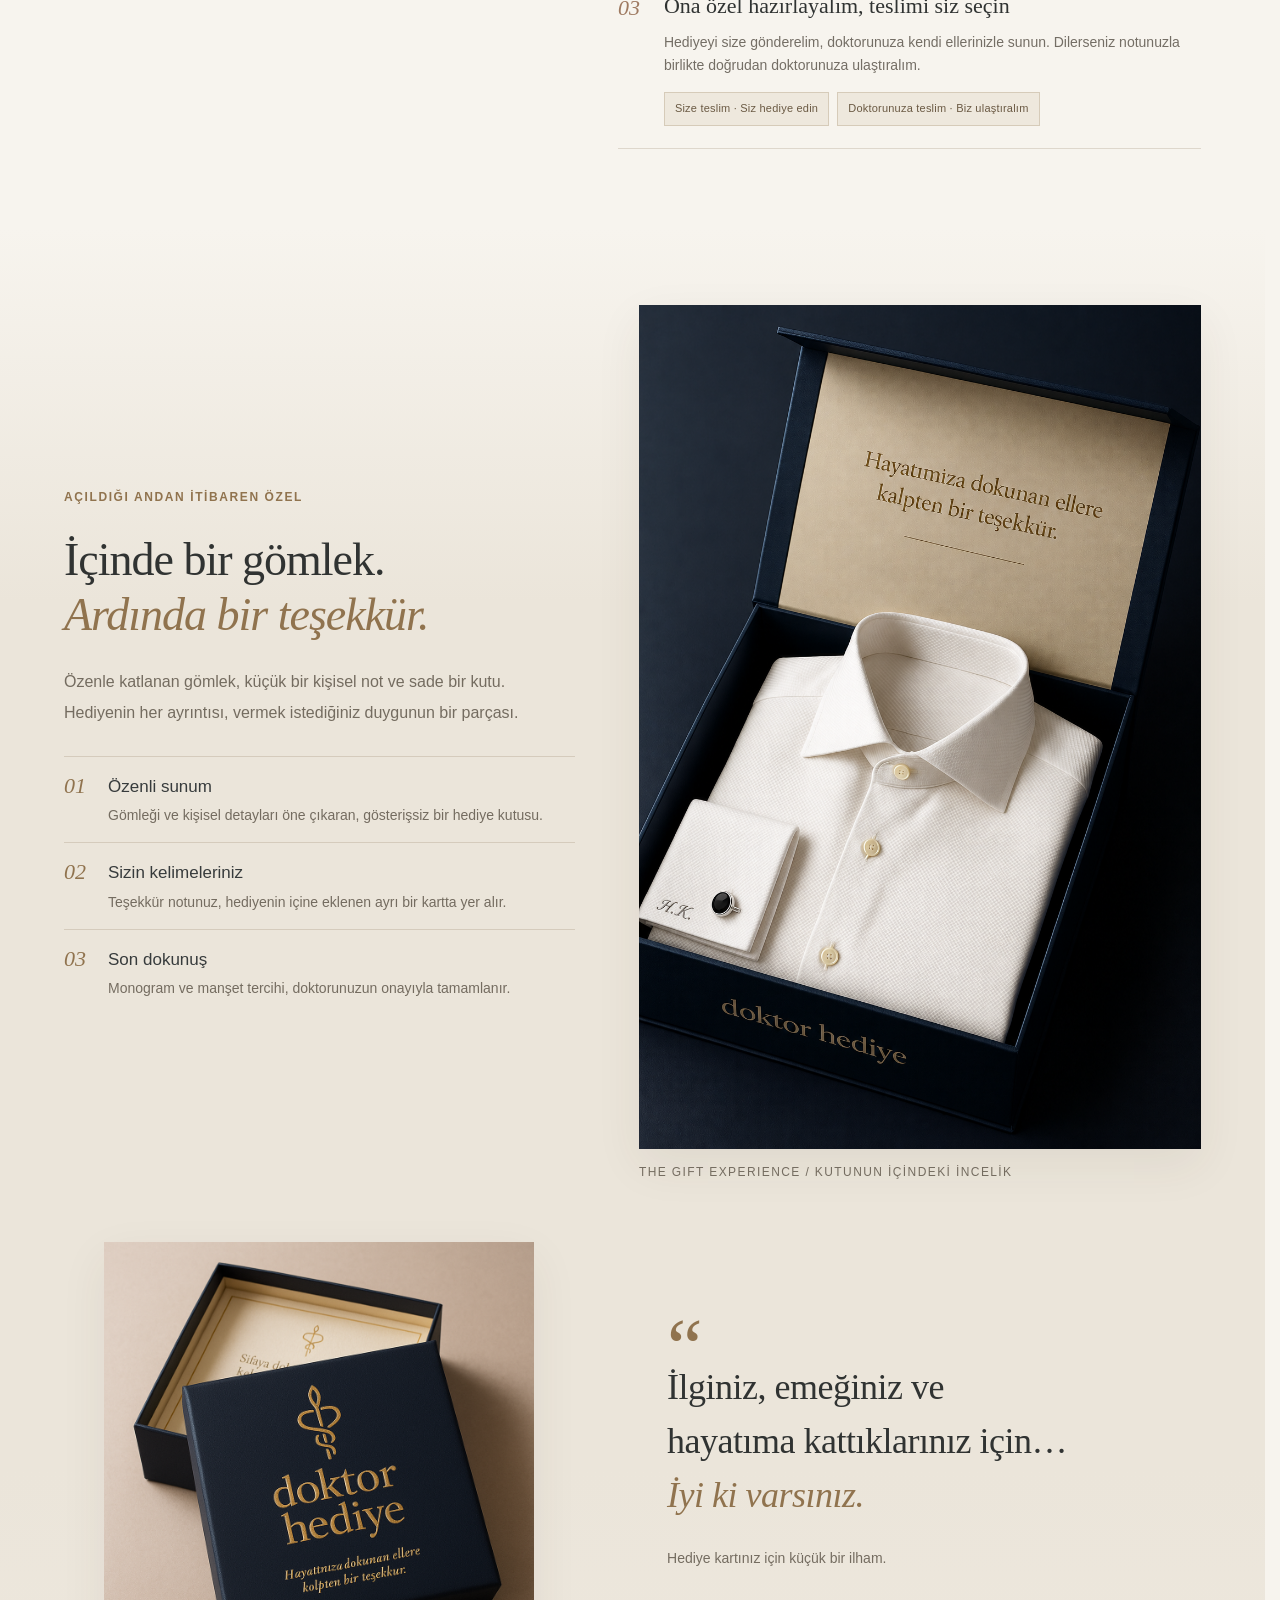
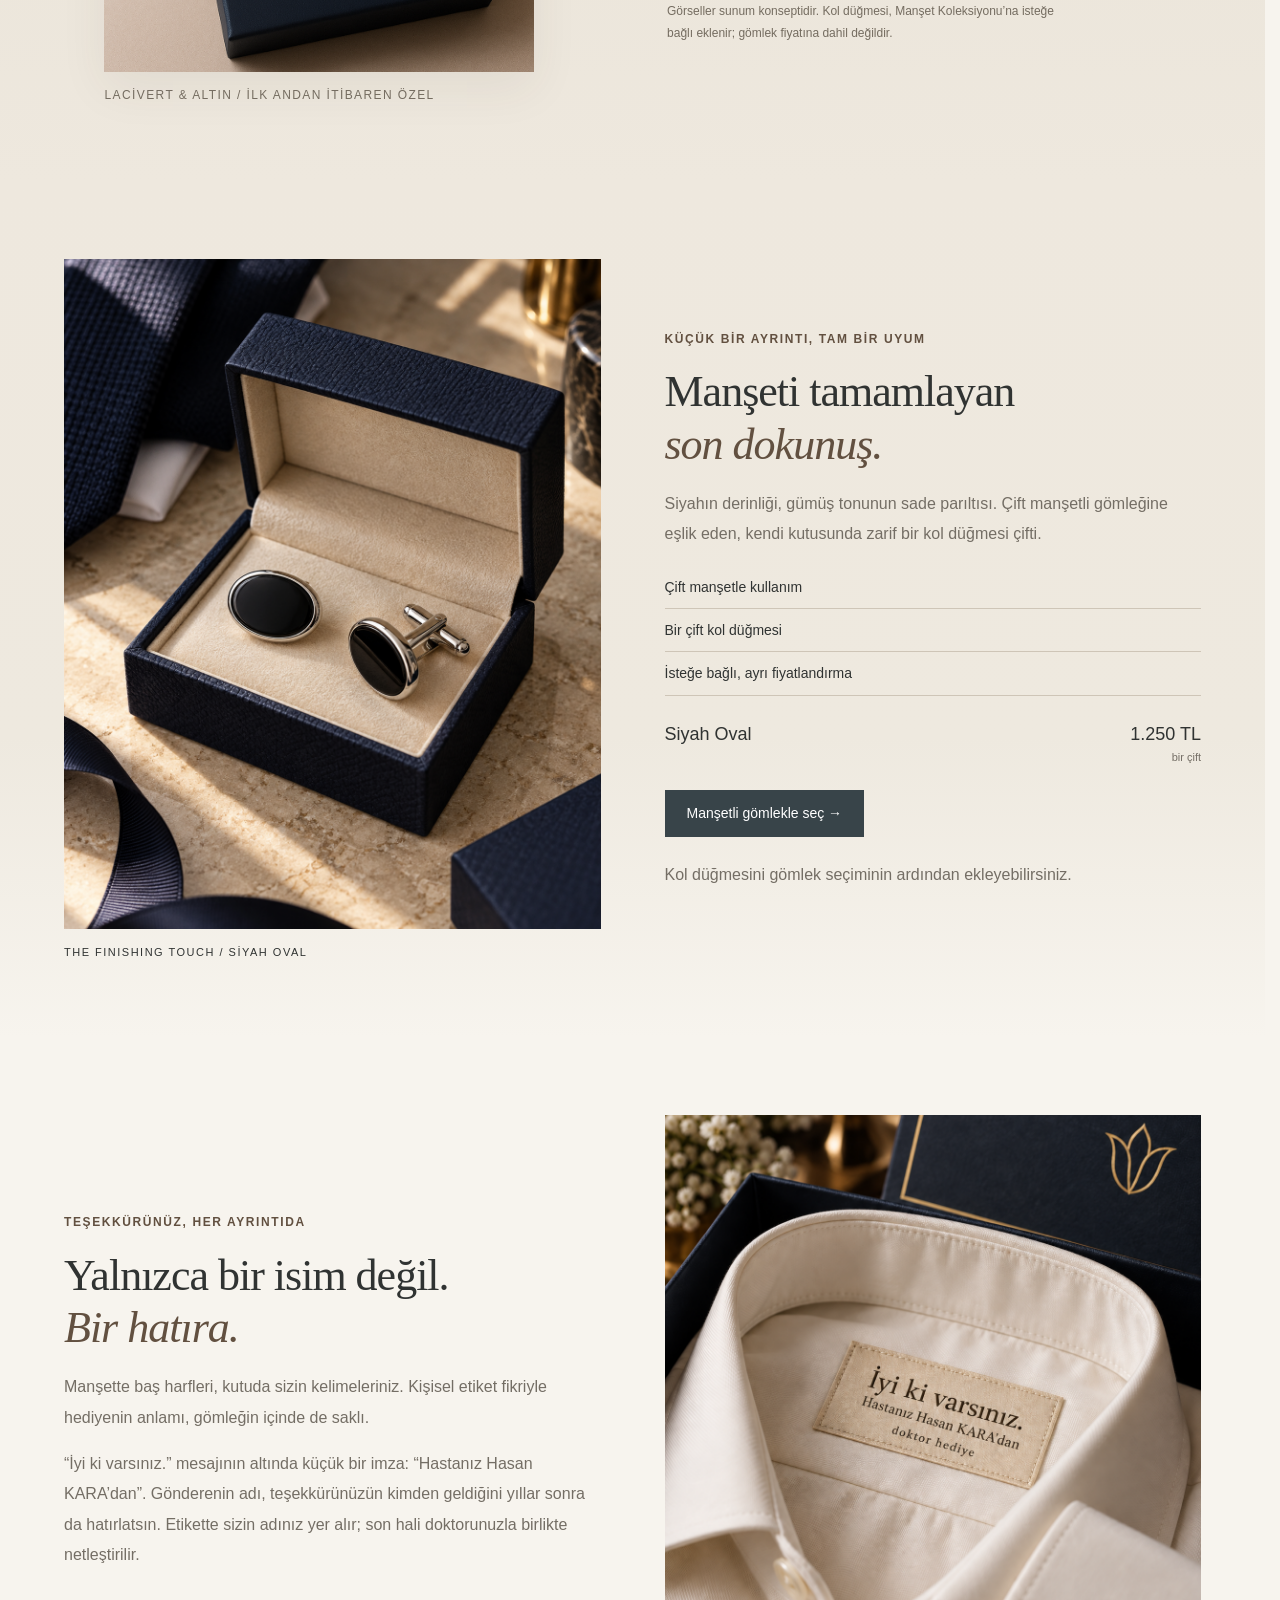
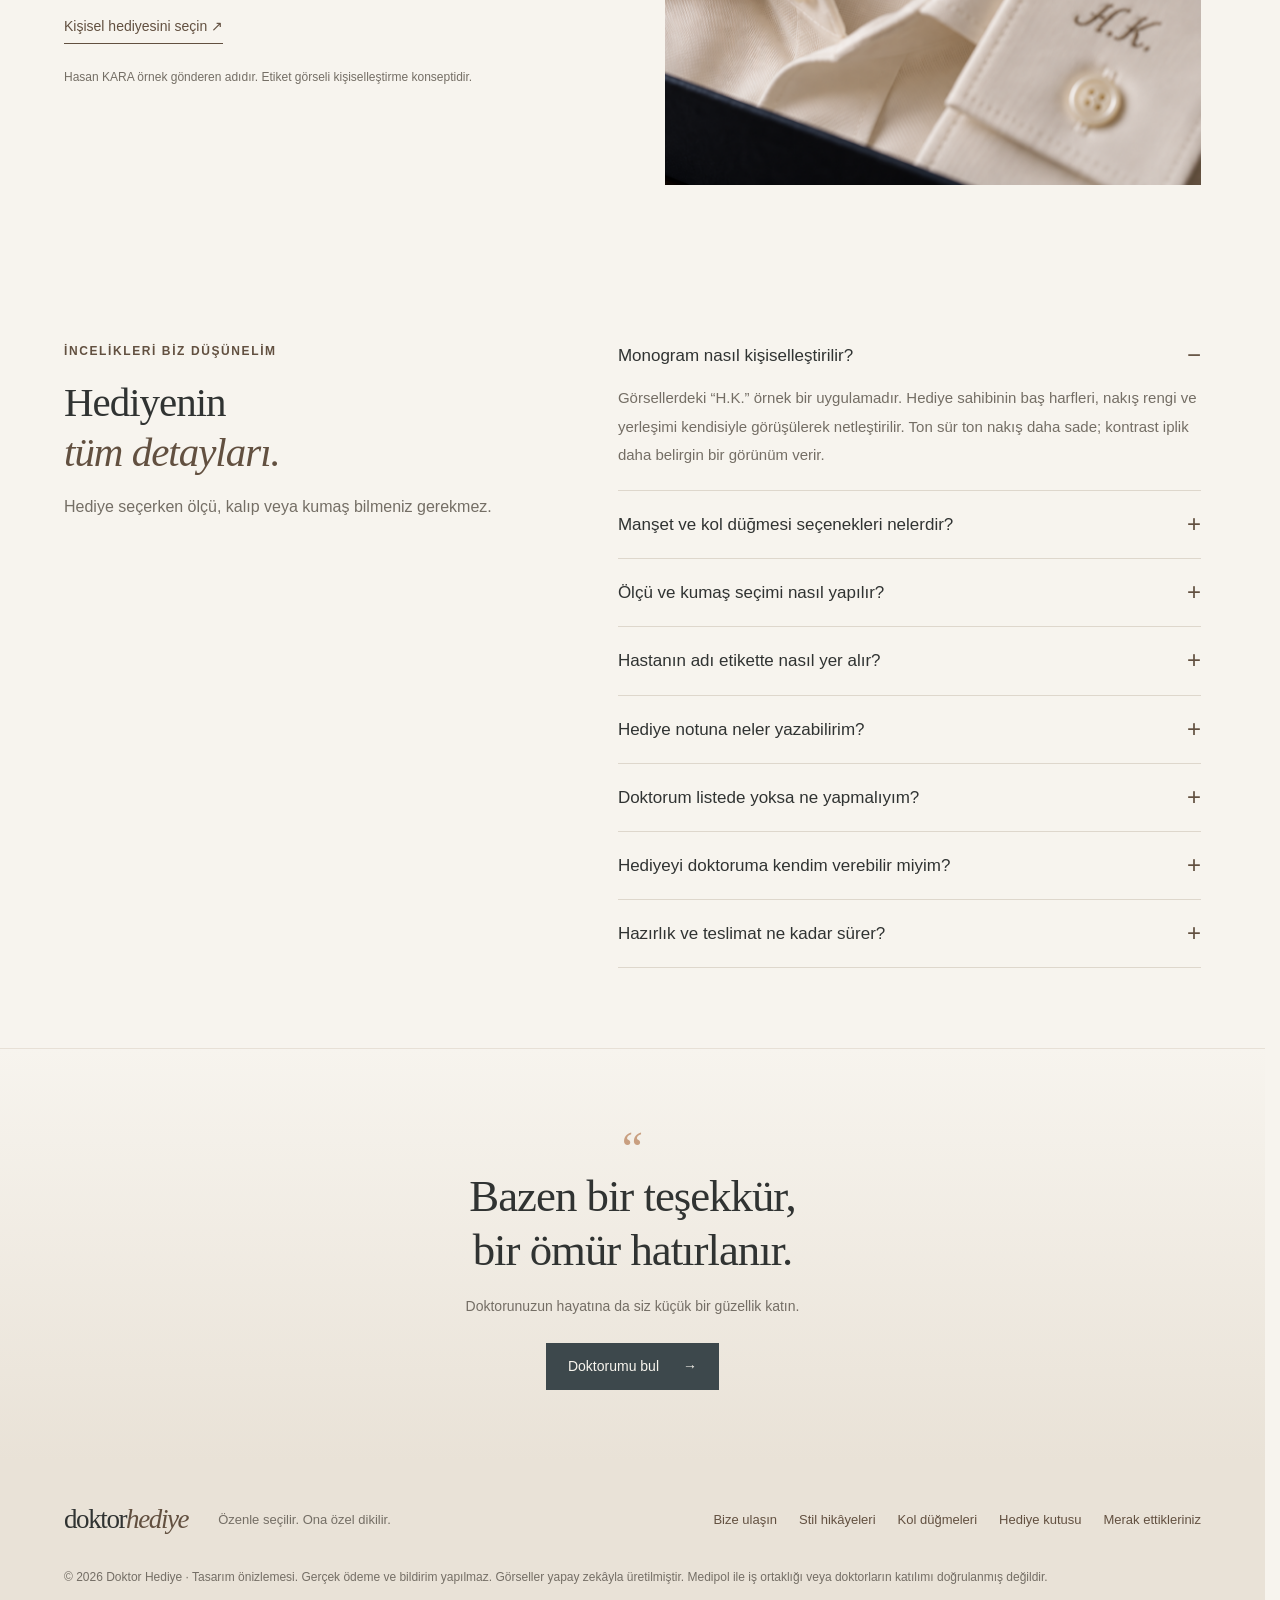
==== commit 050c67ee: "Add store contact and approved pricing copy" ====
--- a/index.html
+++ b/index.html
@@ -1,9 +1,9 @@
 <!doctype html><html lang="tr"><head><meta charset="UTF-8"><meta name="viewport" content="width=device-width,initial-scale=1"><title>Doktor Hediye — Özenle seçilir. Ona özel dikilir.</title><meta name="description" content="Doktorunuza kişiye özel dikim bir teşekkür. Doktorunuzu seçin, hediyenizi belirleyin, kişisel notunuzu ekleyin."><link rel="icon" href="data:image/svg+xml,%3Csvg xmlns='http://www.w3.org/2000/svg' viewBox='0 0 64 64'%3E%3Crect width='64' height='64' rx='16' fill='%23532432'/%3E%3Ctext x='12' y='43' font-family='Georgia' font-size='36' fill='%23faf6ef'%3Edh%3C/text%3E%3C/svg%3E"><link rel="stylesheet" href="style.css?v=delivery-1"></head><body>
 <div class="topline">Bir teşekkürün en kişisel hali. <span>Özel dikim · Özenli hediye deneyimi</span></div>
 <header><a class="brand" href="#" aria-label="Doktor Hediye ana sayfa">doktor<span>hediye</span><small>İYİ Kİ VARSINIZ DEMENİN BİR YOLU</small></a><nav aria-label="Ana menü"><a href="#koleksiyon">Koleksiyon</a><a href="doktorlar.html">Doktorlarımızı bulun</a><a href="#nasil">Nasıl çalışır?</a><button class="navbutton" id="track">Hediyemi takip et <span>↗</span></button></nav></header>
-<main><section class="hero"><div class="hero-copy"><div class="eyebrow"><span class="line"></span> KİŞİYE ÖZEL DİKİM · İNCE BİR TEŞEKKÜR</div><h1>Bazı teşekkürler,<br><em>iz bırakır.</em></h1><p>Hayatınıza dokunan doktorunuza; ölçüsüne, tarzına ve adına özel bir gömlek. Her dikişinde sizin teşekkürünüz.</p><div class="finder"><label for="doctor">Kime teşekkür etmek istersiniz?</label><div class="searchbox"><span aria-hidden="true">⌕</span><input id="doctor" autocomplete="off" placeholder="Doktorunuzun adını yazın" aria-controls="results" aria-expanded="false"><button id="search" aria-label="Doktor ara">Ara <span>→</span></button></div><div id="results" class="results" hidden></div><div id="selected" class="selected" aria-live="polite"></div><a class="directory-shortcut" href="doktorlar.html">Kurum ve branşa göre tüm listeyi incele ↗</a><small>Medipol resmî dizininden · Fiyatlar örnektir, satış henüz açık değildir.</small></div><div class="hero-details"><span>✧ Kişiye özel dikim</span><span>♡ Kişisel hediye notu</span><span>↗ Adrese teslim</span></div></div><div class="hero-image"><img class="hero-photo" src="assets/signature-natural.png" alt="Doğal gün ışığında H.K. işlemeli, küçük düğmeli özel dikim gömlek" width="1536" height="1024" fetchpriority="high"><div class="image-caption"><span>THE MONOGRAM EDITION</span><strong>Yalnızca ona ait.</strong><span>H.K. / KİŞİSEL İMZA</span></div></div></section>
+<main><section class="hero"><div class="hero-copy"><div class="eyebrow"><span class="line"></span> KİŞİYE ÖZEL DİKİM · İNCE BİR TEŞEKKÜR</div><h1>Bazı teşekkürler,<br><em>iz bırakır.</em></h1><p>Hayatınıza dokunan doktorunuza; ölçüsüne, tarzına ve adına özel bir gömlek. Her dikişinde sizin teşekkürünüz.</p><div class="finder"><label for="doctor">Kime teşekkür etmek istersiniz?</label><div class="searchbox"><span aria-hidden="true">⌕</span><input id="doctor" autocomplete="off" placeholder="Doktorunuzun adını yazın" aria-controls="results" aria-expanded="false"><button id="search" aria-label="Doktor ara">Ara <span>→</span></button></div><div id="results" class="results" hidden></div><div id="selected" class="selected" aria-live="polite"></div><a class="directory-shortcut" href="doktorlar.html">Kurum ve branşa göre tüm listeyi incele ↗</a><small>Medipol resmî dizininden · Satış hazırlıkları sürüyor; ödeme henüz açık değildir.</small></div><div class="hero-details"><span>✧ Kişiye özel dikim</span><span>♡ Kişisel hediye notu</span><span>↗ Adrese teslim</span></div></div><div class="hero-image"><img class="hero-photo" src="assets/signature-natural.png" alt="Doğal gün ışığında H.K. işlemeli, küçük düğmeli özel dikim gömlek" width="1536" height="1024" fetchpriority="high"><div class="image-caption"><span>THE MONOGRAM EDITION</span><strong>Yalnızca ona ait.</strong><span>H.K. / KİŞİSEL İMZA</span></div></div></section>
 <section id="koleksiyon" class="collection"><div class="section-top"><div><div class="eyebrow">THE PERSONAL COLLECTION</div><h2>Zarafet, detayda saklı.</h2></div><p>İsminin baş harfleri. Kendi ölçüleri.<br>Başkasında olmayan bir hediye.</p></div><div class="products"><button class="product" data-product="0"><div class="product-photo"><img src="assets/signature-natural.png" alt="Ekru gömlek manşetinde hafif italik bordo H.K. nakışı" loading="lazy" width="1536" height="1024"><span class="product-tag">THE SIGNATURE</span></div><div class="product-info"><div class="product-top"><span>01 / MONOGRAM</span><span>↗</span></div><h3>İmza Gömlek</h3><p>İnce bir nakış. Kişisel bir dokunuş.<br>Baş harfleriyle ona özel.</p><div class="product-bottom"><strong>3.500 TL</strong><span>Hediyeyi seç →</span></div></div></button><button class="product" data-product="1"><div class="product-photo"><img src="assets/french-cuff.png" alt="Gümüş ve siyah kol düğmeli beyaz çift manşet, ton sür ton H.K. nakışı" loading="lazy" width="1122" height="1402"><span class="product-tag">FRENCH CUFF</span></div><div class="product-info"><div class="product-top"><span>02 / ÇİFT MANŞET</span><span>↗</span></div><h3>Manşet Koleksiyonu</h3><p>Çift manşetin zamansız zarafeti.<br>Kol düğmesini isteğe bağlı ekleyin.</p><div class="product-bottom"><strong>4.500 TL</strong><span>Hediyeyi seç →</span></div></div></button><button class="product" data-product="2"><div class="product-photo"><img src="assets/blue-stripe.png" alt="Lacivert ceket altında H.K. nakışlı mavi ince çizgili gömlek kolu" loading="lazy" width="1122" height="1402"><span class="product-tag">EVERYDAY REFINED</span></div><div class="product-info"><div class="product-top"><span>03 / İNCE ÇİZGİLER</span><span>↗</span></div><h3>Çizgili İmza</h3><p>Mavi çizgiler, ince bir monogram.<br>Günün her anına eşlik eder.</p><div class="product-bottom"><strong>3.750 TL</strong><span>Hediyeyi seç →</span></div></div></button></div></section>
 <section class="wear-editorial" id="stil"><div class="section-top"><div><div class="eyebrow">GÜNÜN İÇİNDE, KENDİ TARZINDA</div><h2>Ona yakışan bir teşekkür.</h2></div><p>Muayene odasından günün son randevusuna.<br>Her ayrıntısıyla kişisel.</p></div><div class="wear-grid"><figure class="wear-card"><img src="assets/doctor-man.png" alt="Beyaz özel dikim gömleğiyle zarif bir çalışma odasında erkek doktor temsili" width="1122" height="1402" loading="lazy"><figcaption><span>01 / ZAMANSIZ BİR DURUŞ</span><h3>Günün ritmine eşlik eder.</h3><p>Sade bir yaka, özenli bir kesim ve manşette yalnızca ona ait bir imza.</p></figcaption></figure><figure class="wear-card"><img src="assets/blue-stripe.png" alt="Lacivert ceket altında H.K. işlemeli çizgili gömleğin giyilmiş manşet detayı" width="1122" height="1402" loading="lazy"><figcaption><span>02 / CEKETİN ALTINDAKİ İMZA</span><h3>Bir bakışta fark edilen incelik.</h3><p>Ceket kolundan görünen küçük bir monogram. Günün her anına eşlik eden, kişisel bir detay.</p></figcaption></figure></div><p class="editorial-note">Görsellerdeki kişiler yapay zekâyla oluşturulmuş temsili modellerdir; gerçek doktor veya müşteri deneyimi değildir.</p></section><section class="atelier"><div class="atelier-film"><img src="assets/french-cuff.png" alt="Özel dikim beyaz gömlekte çift manşet ve kol düğmesi detayı" width="1122" height="1402" loading="lazy"><span class="film-caption">BİR İMZANIN HİKÂYESİ / MANŞET DETAYI</span></div><div class="atelier-copy"><div class="eyebrow">KÜÇÜK BİR DETAY. BÜYÜK BİR ANLAM.</div><h2>Bir gömlekten<br><em>çok daha kişisel.</em></h2><p>Manşetin ucunda zarif bir monogram. Tenine uyan bir kumaş. Tam ölçüsünde bir kesim.</p><p>Siz teşekkürünüzü seçin. Baş harflerinden manşet tercihine kadar son dokunuşları doktorunuzla birlikte belirleyelim.</p><div class="atelier-facts"><span>01 <b>Kişisel nakış</b></span><span>02 <b>Özel manşet</b></span><span>03 <b>Tam ölçü</b></span></div><a href="#koleksiyon" class="text-link">Koleksiyonu keşfedin ↗</a></div></section><section id="nasil" class="how"><div class="how-title"><div class="eyebrow">SİZDEN BİR TEŞEKKÜR.<br>BİZDEN TÜM İNCELİKLER.</div><h2>Hediye vermenin<br><em>zahmetsiz hali.</em></h2></div><div class="steps"><article><span>01</span><div><h3>Doktorunuzu ve hediyenizi seçin</h3><p>Doktorunuzu bulun, hediyesini seçin ve içinizden geçenleri küçük bir nota bırakın.</p></div></article><article><span>02</span><div><h3>Biz kendisiyle iletişime geçelim</h3><p>Hediyeyi kabul ettiğinde ölçülerini ve kumaş tercihini doğrudan doktorunuzdan alalım.</p></div></article><article><span>03</span><div><h3>Ona özel hazırlayalım, teslimi siz seçin</h3><p>Hediyeyi size gönderelim, doktorunuza kendi ellerinizle sunun. Dilerseniz notunuzla birlikte doğrudan doktorunuza ulaştıralım.</p><div class="delivery-paths"><span>Size teslim · Siz hediye edin</span><span>Doktorunuza teslim · Biz ulaştıralım</span></div></div></article></div></section>
-<section class="gift-editorial" id="hediye-kutusu"><div class="gift-story"><div class="eyebrow">AÇILDIĞI ANDAN İTİBAREN ÖZEL</div><h2>İçinde bir gömlek.<br><em>Ardında bir teşekkür.</em></h2><p>Özenle katlanan gömlek, küçük bir kişisel not ve sade bir kutu. Hediyenin her ayrıntısı, vermek istediğiniz duygunun bir parçası.</p><div class="gift-points"><div><span>01</span><p><strong>Özenli sunum</strong>Gömleği ve kişisel detayları öne çıkaran, gösterişsiz bir hediye kutusu.</p></div><div><span>02</span><p><strong>Sizin kelimeleriniz</strong>Teşekkür notunuz, hediyenin içine eklenen ayrı bir kartta yer alır.</p></div><div><span>03</span><p><strong>Son dokunuş</strong>Monogram ve manşet tercihi, doktorunuzun onayıyla tamamlanır.</p></div></div></div><figure class="open-gift"><img src="assets/gift-navy-cuff.png" alt="Lacivert kutuda H.K. işlemeli çift manşet gömlek ve görünür siyah kol düğmesi" loading="lazy" width="1024" height="1536"><figcaption>THE GIFT EXPERIENCE / KUTUNUN İÇİNDEKİ İNCELİK</figcaption></figure><figure class="closed-gift"><img src="assets/gift-navy-lid.png" alt="Altın baskılı doktor hediye logolu lacivert hediye kutusu" loading="lazy" width="1122" height="1402"><figcaption>LACİVERT & ALTIN / İLK ANDAN İTİBAREN ÖZEL</figcaption></figure><div class="gift-quote"><span>“</span><blockquote>İlginiz, emeğiniz ve<br>hayatıma kattıklarınız için…<br><em>İyi ki varsınız.</em></blockquote><p>Hediye kartınız için küçük bir ilham.</p><small>Görseller sunum konseptidir. Kol düğmesi, Manşet Koleksiyonu’na isteğe bağlı eklenir; gömlek fiyatına dahil değildir.</small></div></section><section class="accessory-editorial" id="kol-dugmesi"><figure><img src="assets/cufflinks.png" alt="Lacivert kutuda gümüş tonlu siyah oval kol düğmesi çifti" width="1122" height="1402" loading="lazy"><figcaption>THE FINISHING TOUCH / SİYAH OVAL</figcaption></figure><div><div class="eyebrow">KÜÇÜK BİR AYRINTI, TAM BİR UYUM</div><h2>Manşeti tamamlayan<br><em>son dokunuş.</em></h2><p>Siyahın derinliği, gümüş tonunun sade parıltısı. Çift manşetli gömleğine eşlik eden, kendi kutusunda zarif bir kol düğmesi çifti.</p><ul class="accessory-facts"><li>Çift manşetle kullanım</li><li>Bir çift kol düğmesi</li><li>İsteğe bağlı, ayrı fiyatlandırma</li></ul><div class="accessory-price">Siyah Oval <strong>1.250 TL <small>örnek fiyat</small></strong></div><button class="primary" data-product="1">Manşetli gömlekle seç →</button><p class="editorial-note">Kol düğmesini gömlek seçiminin ardından ekleyebilirsiniz.</p></div></section><section class="label-editorial"><div><div class="eyebrow">TEŞEKKÜRÜNÜZ, HER AYRINTIDA</div><h2>Yalnızca bir isim değil.<br><em>Bir hatıra.</em></h2><p>Manşette baş harfleri, kutuda sizin kelimeleriniz. Kişisel etiket fikriyle hediyenin anlamı, gömleğin içinde de saklı.</p><p>“İyi ki varsınız.” mesajının altında küçük bir imza: “Hastanız Hasan KARA’dan”. Gönderenin adı, teşekkürünüzün kimden geldiğini yıllar sonra da hatırlatsın. Etikette sizin adınız yer alır; son hali doktorunuzla birlikte netleştirilir.</p><a href="#koleksiyon" class="text-link">Kişisel hediyesini seçin ↗</a><small>Hasan KARA örnek gönderen adıdır. Etiket görseli kişiselleştirme konseptidir.</small></div><figure><img src="assets/personal-label-sender.png" alt="İyi ki varsınız mesajı altında Hastanız Hasan KARA’dan yazılı kişisel etiket" width="1122" height="1402" loading="lazy"></figure></section><section class="detail-guide" id="detaylar"><div class="detail-heading"><div class="eyebrow">İNCELİKLERİ BİZ DÜŞÜNELİM</div><h2>Hediyenin<br><em>tüm detayları.</em></h2><p>Hediye seçerken ölçü, kalıp veya kumaş bilmeniz gerekmez.</p></div><div class="detail-accordions"><details open><summary>Monogram nasıl kişiselleştirilir?</summary><p>Görsellerdeki “H.K.” örnek bir uygulamadır. Hediye sahibinin baş harfleri, nakış rengi ve yerleşimi kendisiyle görüşülerek netleştirilir. Ton sür ton nakış daha sade; kontrast iplik daha belirgin bir görünüm verir.</p></details><details><summary>Manşet ve kol düğmesi seçenekleri nelerdir?</summary><p>İmza Gömlek düğmeli klasik manşetlidir. Manşet Koleksiyonu ise kol düğmesiyle kullanılan çift manşete sahiptir. Bu modeli seçtiğinizde Siyah Oval kol düğmesini bir çift olarak ekleyebilirsiniz. Ek ürün varsayılan olarak seçili değildir; seçildiğinde örnek 1.250 TL bedeli toplamda ayrı gösterilir. Kendi kol düğmesi kullanılacaksa eklemeden devam edilebilir.</p></details><details><summary>Ölçü ve kumaş seçimi nasıl yapılır?</summary><p>Doktorunuz hediyeyi kabul ettikten sonra ölçü alma adımları paylaşılır. Kumaş, yaka ve kesim tercihleri doğrudan kendisiyle belirlenir. Hediyeyi siz teslim edecekseniz paket sizin adresinize gönderilir. Doğrudan doktorunuza gönderim seçerseniz teslimat adresini kendisinden alırız; doktorunuzun bedenini veya adresini bilmeniz gerekmez.</p></details><details><summary>Hastanın adı etikette nasıl yer alır?</summary><p>Teşekkür mesajının altına küçük ve zarif bir satırla gönderenin adı eklenebilir. Örneğin: “İyi ki varsınız.” altında “Hastanız Hasan KARA’dan”. Böylece hediye, kimden geldiğini hatırlatan kişisel bir hatıraya dönüşür. Görseldeki ad örnektir; sizin adınız ve etiket metni hazırlık aşamasında doğrulanır.</p></details><details><summary>Hediye notuna neler yazabilirim?</summary><p>İçinizden gelen birkaç cümle yeterli. Adınız ve teşekkür mesajınız hediyeye eşlik eder. Notunuzu hediye seçiminin ardından ekleyebilirsiniz; özel sağlık bilgilerini yazmanız gerekmez.</p></details><details><summary>Doktorum listede yoksa ne yapmalıyım?</summary><p>İlk dizin Medipol kaynaklarıyla sınırlı. İsim görünmüyorsa benzer isimli başka bir doktoru seçmeyin. Gerçek satış öncesinde yeni doktor ekleme ve kurum doğrulama süreci açılacaktır.</p></details><details><summary>Hediyeyi doktoruma kendim verebilir miyim?</summary><p>Evet. Sipariş sırasında “Bana gönderin, ben hediye edeyim” seçeneğini seçebilirsiniz. Doktorunuzla ölçü ve tercihlerini netleştirdikten sonra ona özel dikilen gömleği, hediye kutusu ve notunuzla sizin adresinize göndeririz. “Doğrudan doktoruma gönderin” seçeneğinde ise paketi doktorunuzun onayladığı adrese ulaştırırız. Her iki seçenekte de kargo teslimi gerçekleştiğinde sizi haberdar ederiz.</p></details><details><summary>Hazırlık ve teslimat ne kadar sürer?</summary><p>Özel dikim, doktorunuzun ölçü ve tercihleri netleştikten sonra başlar. Hazırlık ve teslimat süresi, satışa açılacak ürün için ayrıca belirtilecektir. Bu önizlemede sipariş, ödeme veya kargo işlemi yapılmaz.</p></details></div></section><section class="closing"><span>“</span><h2>Bazen bir teşekkür,<br>bir ömür hatırlanır.</h2><p>Doktorunuzun hayatına da siz küçük bir güzellik katın.</p><a class="primary" href="#doctor">Doktorumu bul <span>→</span></a></section></main>
-<footer><a class="brand" href="#">doktor<span>hediye</span></a><p>Özenle seçilir. Ona özel dikilir.</p><div class="footer-links"><a href="#stil">Stil hikâyeleri</a><a href="#kol-dugmesi">Kol düğmeleri</a><a href="#hediye-kutusu">Hediye kutusu</a><a href="#detaylar">Merak ettikleriniz</a></div><small>© 2026 Doktor Hediye · Tasarım önizlemesi. Gerçek ödeme ve bildirim yapılmaz. Görseller yapay zekâyla üretilmiştir. Medipol ile iş ortaklığı veya doktorların katılımı doğrulanmış değildir.</small></footer>
-<dialog id="flow"><button class="close" aria-label="Kapat">×</button><div id="flowbody"></div></dialog><script src="app.js?v=premium-4"></script></body></html>
+<section class="gift-editorial" id="hediye-kutusu"><div class="gift-story"><div class="eyebrow">AÇILDIĞI ANDAN İTİBAREN ÖZEL</div><h2>İçinde bir gömlek.<br><em>Ardında bir teşekkür.</em></h2><p>Özenle katlanan gömlek, küçük bir kişisel not ve sade bir kutu. Hediyenin her ayrıntısı, vermek istediğiniz duygunun bir parçası.</p><div class="gift-points"><div><span>01</span><p><strong>Özenli sunum</strong>Gömleği ve kişisel detayları öne çıkaran, gösterişsiz bir hediye kutusu.</p></div><div><span>02</span><p><strong>Sizin kelimeleriniz</strong>Teşekkür notunuz, hediyenin içine eklenen ayrı bir kartta yer alır.</p></div><div><span>03</span><p><strong>Son dokunuş</strong>Monogram ve manşet tercihi, doktorunuzun onayıyla tamamlanır.</p></div></div></div><figure class="open-gift"><img src="assets/gift-navy-cuff.png" alt="Lacivert kutuda H.K. işlemeli çift manşet gömlek ve görünür siyah kol düğmesi" loading="lazy" width="1024" height="1536"><figcaption>THE GIFT EXPERIENCE / KUTUNUN İÇİNDEKİ İNCELİK</figcaption></figure><figure class="closed-gift"><img src="assets/gift-navy-lid.png" alt="Altın baskılı doktor hediye logolu lacivert hediye kutusu" loading="lazy" width="1122" height="1402"><figcaption>LACİVERT & ALTIN / İLK ANDAN İTİBAREN ÖZEL</figcaption></figure><div class="gift-quote"><span>“</span><blockquote>İlginiz, emeğiniz ve<br>hayatıma kattıklarınız için…<br><em>İyi ki varsınız.</em></blockquote><p>Hediye kartınız için küçük bir ilham.</p><small>Görseller sunum konseptidir. Kol düğmesi, Manşet Koleksiyonu’na isteğe bağlı eklenir; gömlek fiyatına dahil değildir.</small></div></section><section class="accessory-editorial" id="kol-dugmesi"><figure><img src="assets/cufflinks.png" alt="Lacivert kutuda gümüş tonlu siyah oval kol düğmesi çifti" width="1122" height="1402" loading="lazy"><figcaption>THE FINISHING TOUCH / SİYAH OVAL</figcaption></figure><div><div class="eyebrow">KÜÇÜK BİR AYRINTI, TAM BİR UYUM</div><h2>Manşeti tamamlayan<br><em>son dokunuş.</em></h2><p>Siyahın derinliği, gümüş tonunun sade parıltısı. Çift manşetli gömleğine eşlik eden, kendi kutusunda zarif bir kol düğmesi çifti.</p><ul class="accessory-facts"><li>Çift manşetle kullanım</li><li>Bir çift kol düğmesi</li><li>İsteğe bağlı, ayrı fiyatlandırma</li></ul><div class="accessory-price">Siyah Oval <strong>1.250 TL <small>bir çift</small></strong></div><button class="primary" data-product="1">Manşetli gömlekle seç →</button><p class="editorial-note">Kol düğmesini gömlek seçiminin ardından ekleyebilirsiniz.</p></div></section><section class="label-editorial"><div><div class="eyebrow">TEŞEKKÜRÜNÜZ, HER AYRINTIDA</div><h2>Yalnızca bir isim değil.<br><em>Bir hatıra.</em></h2><p>Manşette baş harfleri, kutuda sizin kelimeleriniz. Kişisel etiket fikriyle hediyenin anlamı, gömleğin içinde de saklı.</p><p>“İyi ki varsınız.” mesajının altında küçük bir imza: “Hastanız Hasan KARA’dan”. Gönderenin adı, teşekkürünüzün kimden geldiğini yıllar sonra da hatırlatsın. Etikette sizin adınız yer alır; son hali doktorunuzla birlikte netleştirilir.</p><a href="#koleksiyon" class="text-link">Kişisel hediyesini seçin ↗</a><small>Hasan KARA örnek gönderen adıdır. Etiket görseli kişiselleştirme konseptidir.</small></div><figure><img src="assets/personal-label-sender.png" alt="İyi ki varsınız mesajı altında Hastanız Hasan KARA’dan yazılı kişisel etiket" width="1122" height="1402" loading="lazy"></figure></section><section class="detail-guide" id="detaylar"><div class="detail-heading"><div class="eyebrow">İNCELİKLERİ BİZ DÜŞÜNELİM</div><h2>Hediyenin<br><em>tüm detayları.</em></h2><p>Hediye seçerken ölçü, kalıp veya kumaş bilmeniz gerekmez.</p></div><div class="detail-accordions"><details open><summary>Monogram nasıl kişiselleştirilir?</summary><p>Görsellerdeki “H.K.” örnek bir uygulamadır. Hediye sahibinin baş harfleri, nakış rengi ve yerleşimi kendisiyle görüşülerek netleştirilir. Ton sür ton nakış daha sade; kontrast iplik daha belirgin bir görünüm verir.</p></details><details><summary>Manşet ve kol düğmesi seçenekleri nelerdir?</summary><p>İmza Gömlek düğmeli klasik manşetlidir. Manşet Koleksiyonu ise kol düğmesiyle kullanılan çift manşete sahiptir. Bu modeli seçtiğinizde Siyah Oval kol düğmesini bir çift olarak ekleyebilirsiniz. Ek ürün varsayılan olarak seçili değildir; seçildiğinde 1.250 TL bedeli toplamda ayrı gösterilir. Kendi kol düğmesi kullanılacaksa eklemeden devam edilebilir.</p></details><details><summary>Ölçü ve kumaş seçimi nasıl yapılır?</summary><p>Doktorunuz hediyeyi kabul ettikten sonra ölçü alma adımları paylaşılır. Kumaş, yaka ve kesim tercihleri doğrudan kendisiyle belirlenir. Hediyeyi siz teslim edecekseniz paket sizin adresinize gönderilir. Doğrudan doktorunuza gönderim seçerseniz teslimat adresini kendisinden alırız; doktorunuzun bedenini veya adresini bilmeniz gerekmez.</p></details><details><summary>Hastanın adı etikette nasıl yer alır?</summary><p>Teşekkür mesajının altına küçük ve zarif bir satırla gönderenin adı eklenebilir. Örneğin: “İyi ki varsınız.” altında “Hastanız Hasan KARA’dan”. Böylece hediye, kimden geldiğini hatırlatan kişisel bir hatıraya dönüşür. Görseldeki ad örnektir; sizin adınız ve etiket metni hazırlık aşamasında doğrulanır.</p></details><details><summary>Hediye notuna neler yazabilirim?</summary><p>İçinizden gelen birkaç cümle yeterli. Adınız ve teşekkür mesajınız hediyeye eşlik eder. Notunuzu hediye seçiminin ardından ekleyebilirsiniz; özel sağlık bilgilerini yazmanız gerekmez.</p></details><details><summary>Doktorum listede yoksa ne yapmalıyım?</summary><p>İlk dizin Medipol kaynaklarıyla sınırlı. İsim görünmüyorsa benzer isimli başka bir doktoru seçmeyin. Gerçek satış öncesinde yeni doktor ekleme ve kurum doğrulama süreci açılacaktır.</p></details><details><summary>Hediyeyi doktoruma kendim verebilir miyim?</summary><p>Evet. Sipariş sırasında “Bana gönderin, ben hediye edeyim” seçeneğini seçebilirsiniz. Doktorunuzla ölçü ve tercihlerini netleştirdikten sonra ona özel dikilen gömleği, hediye kutusu ve notunuzla sizin adresinize göndeririz. “Doğrudan doktoruma gönderin” seçeneğinde ise paketi doktorunuzun onayladığı adrese ulaştırırız. Her iki seçenekte de kargo teslimi gerçekleştiğinde sizi haberdar ederiz.</p></details><details><summary>Hazırlık ve teslimat ne kadar sürer?</summary><p>Özel dikim, doktorunuzun ölçü ve tercihleri netleştikten sonra başlar. Hazırlık ve teslimat süresi, satışa açılacak ürün için ayrıca belirtilecektir. Bu önizlemede sipariş, ödeme veya kargo işlemi yapılmaz.</p></details></div></section><section class="closing"><span>“</span><h2>Bazen bir teşekkür,<br>bir ömür hatırlanır.</h2><p>Doktorunuzun hayatına da siz küçük bir güzellik katın.</p><a class="primary" href="#doctor">Doktorumu bul <span>→</span></a></section></main>
+<footer><a class="brand" href="#">doktor<span>hediye</span></a><p>Özenle seçilir. Ona özel dikilir.</p><div class="footer-links"><a href="mailto:doktorhediye@hotmail.com">Bize ulaşın</a><a href="#stil">Stil hikâyeleri</a><a href="#kol-dugmesi">Kol düğmeleri</a><a href="#hediye-kutusu">Hediye kutusu</a><a href="#detaylar">Merak ettikleriniz</a></div><small>© 2026 Doktor Hediye · Tasarım önizlemesi. Gerçek ödeme ve bildirim yapılmaz. Görseller yapay zekâyla üretilmiştir. Medipol ile iş ortaklığı veya doktorların katılımı doğrulanmış değildir.</small></footer>
+<dialog id="flow"><button class="close" aria-label="Kapat">×</button><div id="flowbody"></div></dialog><script src="app.js?v=sales-prep-1"></script></body></html>
